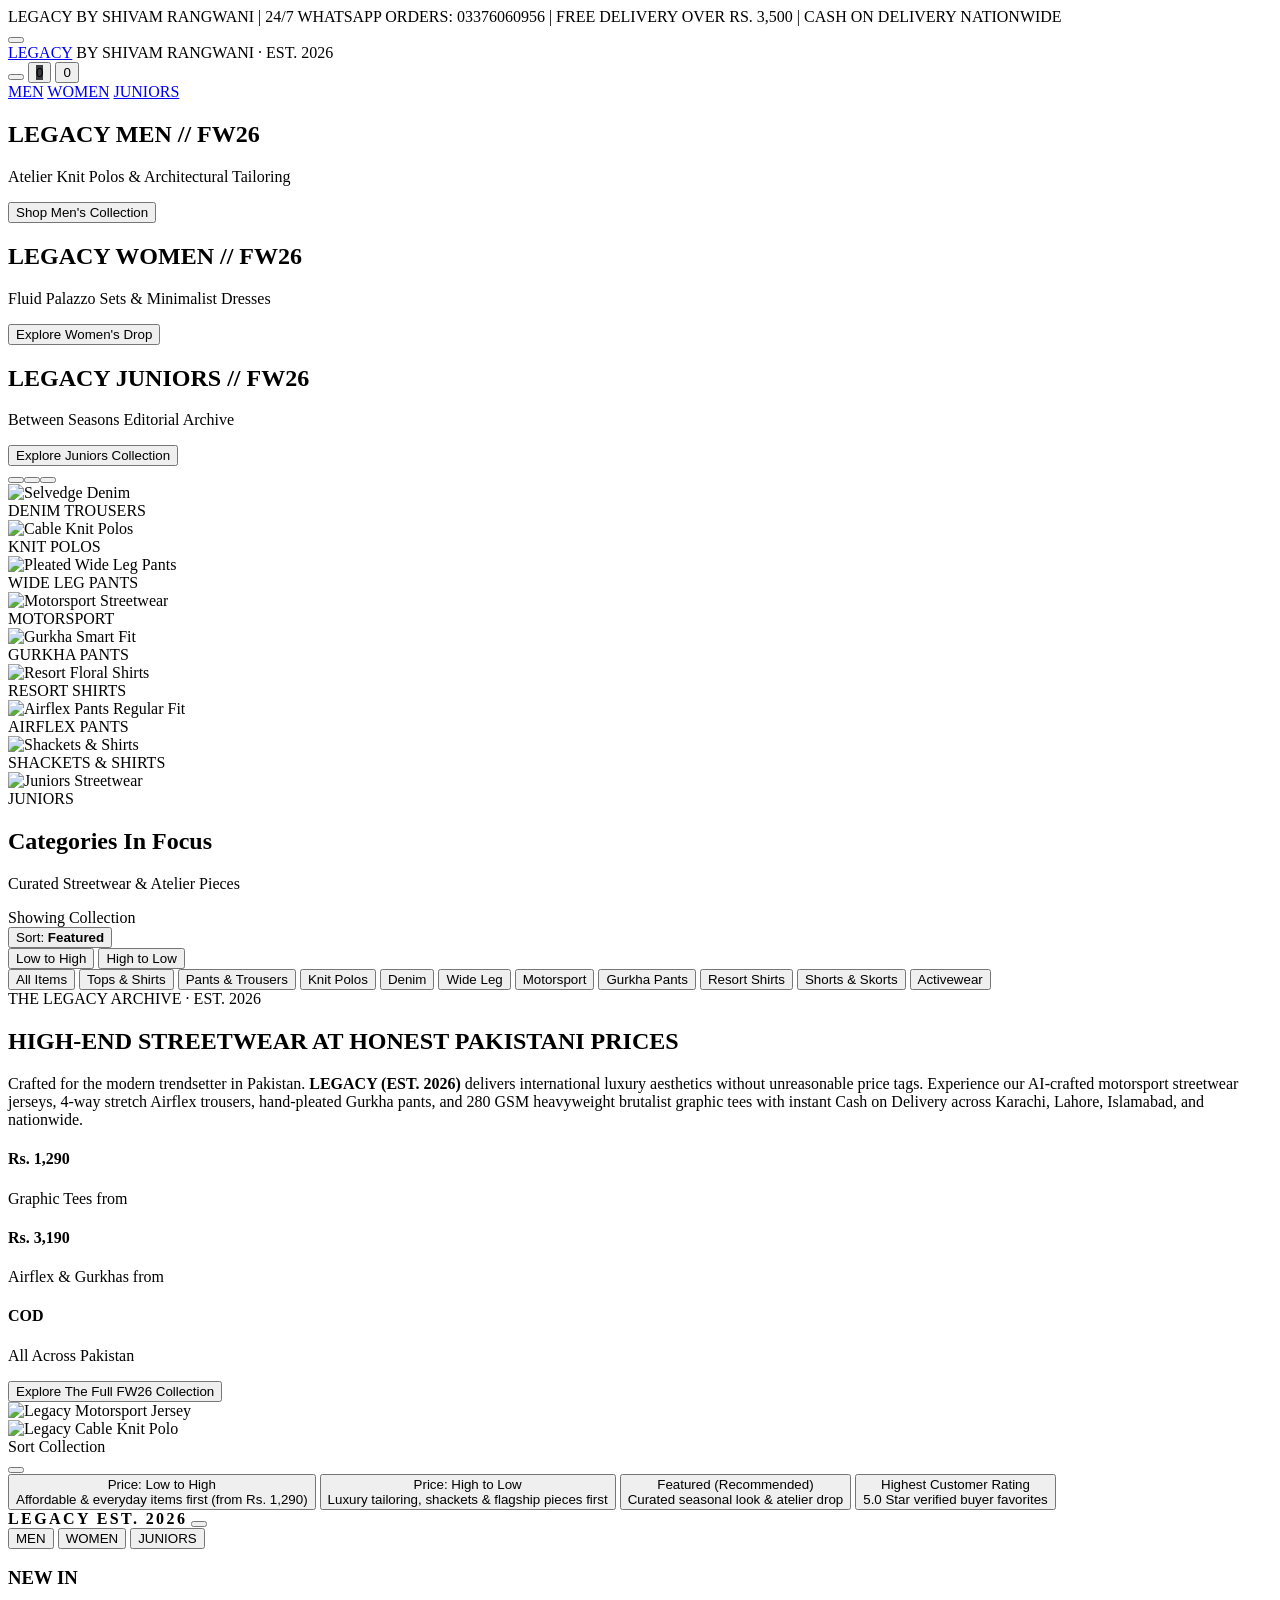
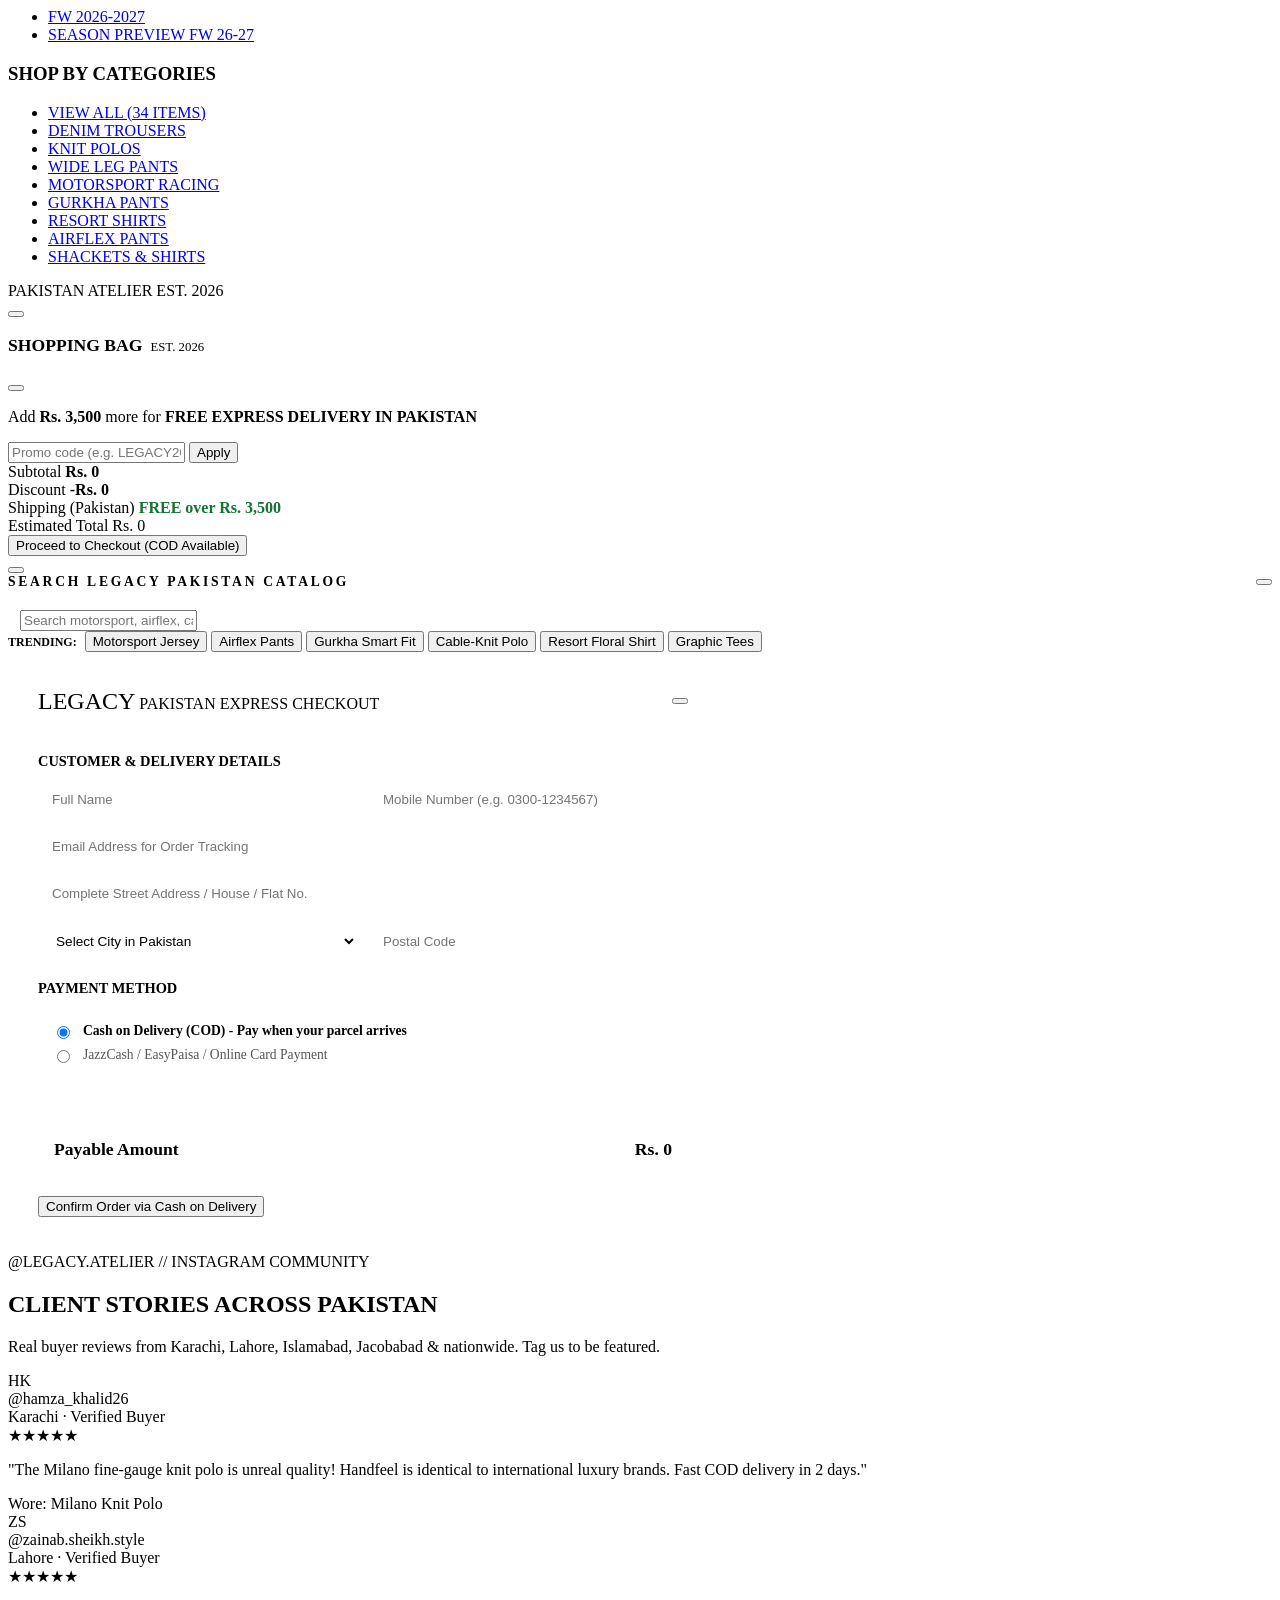
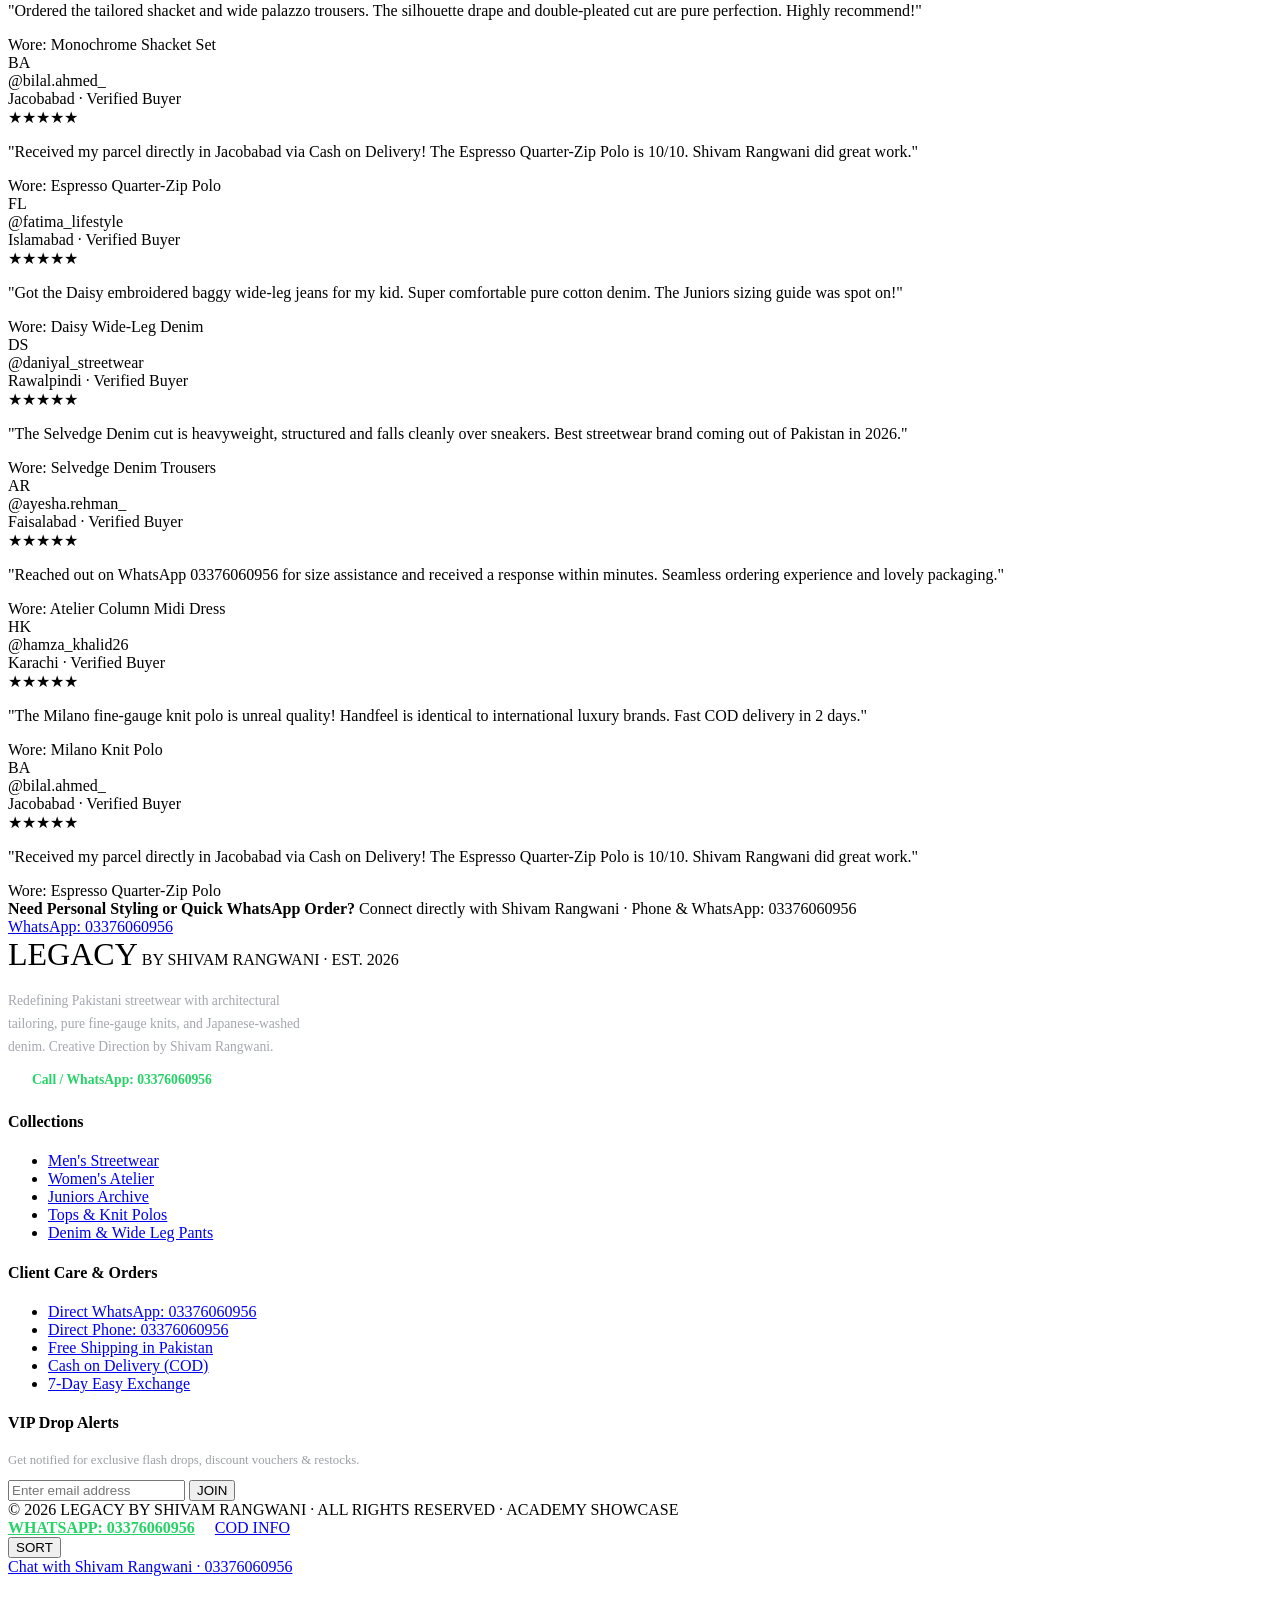
==== index.html @ d2c8ef75 "Connect Supabase database backend for real-time orders, customer details and newsletter sync" ====
<!DOCTYPE html>
<html lang="en">
<head>
  <meta charset="UTF-8">
  <meta name="viewport" content="width=device-width, initial-scale=1.0">
  <title>LEGACY (EST. 2026) | Premium Streetwear & Sartorial Atelier Pakistan</title>
  <meta name="description" content="LEGACY (EST. 2026) - Luxury streetwear, Airflex pants, Gurkha trousers, motorsport jerseys, resort shirts, and graphic tees in Pakistan. Cash on Delivery available.">

  <!-- Lucide Icons -->
  <script src="https://unpkg.com/lucide@latest"></script>

  <!-- Google Fonts -->
  <link rel="preconnect" href="https://fonts.googleapis.com">
  <link rel="preconnect" href="https://fonts.gstatic.com" crossorigin>
  <link href="https://fonts.googleapis.com/css2?family=Inter:wght@300;400;500;600;700&family=Montserrat:wght@400;500;600;700;800;900&family=Syne:wght@700;800&display=swap" rel="stylesheet">

  <!-- Stylesheet -->
  <link rel="stylesheet" href="./css/styles.css">
</head>
<body>

  <!-- Announcement Bar with Pakistani Free Delivery & COD Notice -->
  <div class="announcement-bar">
    <div class="announcement-text">
      LEGACY BY SHIVAM RANGWANI | 24/7 WHATSAPP ORDERS: 03376060956 | FREE DELIVERY OVER RS. 3,500 | CASH ON DELIVERY NATIONWIDE
    </div>
  </div>

  <!-- Header Navigation -->
  <header class="header-wrapper" id="siteHeader">
    <div class="header-inner">
      <!-- Left: Hamburger Menu -->
      <div class="nav-left">
        <button class="hamburger-btn" id="hamburgerBtn" aria-label="Open Navigation Menu">
          <span></span>
          <span></span>
          <span></span>
        </button>
      </div>

      <!-- Center: Brand Logo (LEGACY by Shivam Rangwani) -->
      <div class="brand-logo-container">
        <a href="index.html" class="brand-logo" onclick="setCategory('all'); setGender('men'); return false;">LEGACY</a>
        <span class="brand-est">BY SHIVAM RANGWANI · EST. 2026</span>
      </div>

      <!-- Right: Search, Wishlist, Bag -->
      <div class="nav-right">
        <button class="icon-btn" id="searchTriggerBtn" aria-label="Search Catalog">
          <i data-lucide="search" style="width: 20px; height: 20px;"></i>
        </button>
        <button class="icon-btn" onclick="setCategory('all'); document.getElementById('categoriesInFocus').scrollIntoView({behavior: 'smooth'});" aria-label="Wishlist">
          <i data-lucide="heart" style="width: 20px; height: 20px;"></i>
          <span class="cart-count-badge" id="wishlistCountBadge" style="background-color: #3b3c40;">0</span>
        </button>
        <button class="icon-btn" id="openCartBtn" aria-label="View Shopping Bag">
          <i data-lucide="shopping-bag" style="width: 20px; height: 20px;"></i>
          <span class="cart-count-badge" id="cartCountBadge">0</span>
        </button>
      </div>
    </div>

    <!-- Gender Nav Subbar (MEN | WOMEN | JUNIORS ONLY - Clear & Professional) -->
    <nav class="gender-nav" id="genderNav">
      <a href="#men" class="gender-link active" data-gender="men">MEN</a>
      <a href="#women" class="gender-link" data-gender="women">WOMEN</a>
      <a href="#juniors" class="gender-link" data-gender="juniors">JUNIORS</a>
    </nav>
  </header>

  <!-- Hero Campaign Slider -->
  <section class="hero-slider-container" id="heroSliderSection">
    <div id="heroSlider"></div>
    <!-- Pagination Dots -->
    <div class="hero-slider-dots" id="heroDots"></div>
  </section>

  <!-- Category Spotlight Reel (Direct Interactive Category Switchers) -->
  <section class="category-spotlight-section">
    <div class="spotlight-scroll-wrapper">
      <!-- 1. DENIM TROUSERS (Top 1) -->
      <div class="spotlight-card" data-category="denim" title="Click to view Denim Trousers Collection">
        <img src="./images/legacy_denim_trousers.jpg" alt="Selvedge Denim">
        <div class="spotlight-card-overlay">
          <span class="spotlight-card-title">DENIM TROUSERS</span>
        </div>
      </div>
      <!-- 2. KNIT POLOS (Top 2) -->
      <div class="spotlight-card" data-category="knit-polos" title="Click to view Knit Polos Collection">
        <img src="./images/legacy_cableknit_polo.jpg" alt="Cable Knit Polos">
        <div class="spotlight-card-overlay">
          <span class="spotlight-card-title">KNIT POLOS</span>
        </div>
      </div>
      <!-- 3. WIDE LEG PANTS (Top 3) -->
      <div class="spotlight-card" data-category="wideleg-pants" title="Click to view Wide Leg Pants Collection">
        <img src="./images/legacy_pleated_wideleg.png" alt="Pleated Wide Leg Pants">
        <div class="spotlight-card-overlay">
          <span class="spotlight-card-title">WIDE LEG PANTS</span>
        </div>
      </div>
      <!-- 4. MOTORSPORT (Top 4) -->
      <div class="spotlight-card" data-category="motorsport" title="Click to view Motorsport Collection">
        <img src="./images/legacy_motorsport_jersey_front.jpg" alt="Motorsport Streetwear">
        <div class="spotlight-card-overlay">
          <span class="spotlight-card-title">MOTORSPORT</span>
        </div>
      </div>
      <!-- 5. GURKHA PANTS -->
      <div class="spotlight-card" data-category="gurkha-pants" title="Click to view Gurkha Pants Collection">
        <img src="./images/legacy_gurkha_smartfit.png" alt="Gurkha Smart Fit">
        <div class="spotlight-card-overlay">
          <span class="spotlight-card-title">GURKHA PANTS</span>
        </div>
      </div>
      <!-- 6. RESORT SHIRTS -->
      <div class="spotlight-card" data-category="resort-shirts" title="Click to view Resort Shirts Collection">
        <img src="./images/legacy_floral_resort_shirt.jpg" alt="Resort Floral Shirts">
        <div class="spotlight-card-overlay">
          <span class="spotlight-card-title">RESORT SHIRTS</span>
        </div>
      </div>
      <!-- 7. AIRFLEX PANTS -->
      <div class="spotlight-card" data-category="airflex-pants" title="Click to view Airflex Pants Collection">
        <img src="./images/legacy_airflex_pants.png" alt="Airflex Pants Regular Fit">
        <div class="spotlight-card-overlay">
          <span class="spotlight-card-title">AIRFLEX PANTS</span>
        </div>
      </div>
      <!-- 8. SHACKETS & OVERSHIRTS -->
      <div class="spotlight-card" data-category="shirts" title="Click to view Shirts & Shackets Collection">
        <img src="./images/hero_slide_1.jpg" alt="Shackets & Shirts">
        <div class="spotlight-card-overlay">
          <span class="spotlight-card-title">SHACKETS & SHIRTS</span>
        </div>
      </div>
      <!-- 9. JUNIORS STREETWEAR -->
      <div class="spotlight-card" data-category="juniors" onclick="setGender('juniors')" title="Click to view Juniors Streetwear & Editorial Collection">
        <img src="./images/junior_boy_resort_streetwear.png" alt="Juniors Streetwear">
        <div class="spotlight-card-overlay">
          <span class="spotlight-card-title">JUNIORS</span>
        </div>
      </div>
    </div>
  </section>

  <!-- Categories In Focus Section (30+ Trending Items Grid with PKR Pricing) -->
  <section class="categories-in-focus-section" id="categoriesInFocus">
    <div class="section-header">
      <h2 class="section-title">Categories In Focus</h2>
      <p class="section-subtitle" id="itemCountText">Curated Streetwear & Atelier Pieces</p>
    </div>

    <!-- Side Sort & Catalog Bar (High to Low, Low to High) - Prominently Displayed -->
    <div class="catalog-sort-bar" id="catalogSortBar">
      <div class="catalog-sort-info" id="catalogSortInfo">
        <span>Showing Collection</span>
      </div>

      <div class="catalog-sort-box">
        <!-- Direct Sort Touch Trigger Button (Opens Bottom Sheet / Modal) -->
        <button class="catalog-sort-trigger-btn" onclick="openSortModal()" aria-label="Open Sort Options">
          <i data-lucide="arrow-up-down" style="width: 15px; height: 15px;"></i>
          <span>Sort: <strong id="activeSortNameText">Featured</strong></span>
          <i data-lucide="chevron-down" style="width: 15px; height: 15px;"></i>
        </button>

        <div class="sort-pills-row">
          <button class="sort-pill-btn" data-sort="price-low-high" onclick="applySortOption('price-low-high')" title="Price: Low to High">
            <i data-lucide="arrow-up-narrow-wide" style="width: 14px; height: 14px;"></i>
            <span>Low to High</span>
          </button>
          <button class="sort-pill-btn" data-sort="price-high-low" onclick="applySortOption('price-high-low')" title="Price: High to Low">
            <i data-lucide="arrow-down-wide-narrow" style="width: 14px; height: 14px;"></i>
            <span>High to Low</span>
          </button>
        </div>
      </div>
    </div>

    <!-- Category Filter Tabs Matching Exact Spotlight Titles -->
    <div class="category-filter-tabs">
      <button class="filter-tab-btn active" data-category="all">All Items</button>
      <button class="filter-tab-btn" data-category="tops">Tops & Shirts</button>
      <button class="filter-tab-btn" data-category="pants">Pants & Trousers</button>
      <button class="filter-tab-btn" data-category="knit-polos">Knit Polos</button>
      <button class="filter-tab-btn" data-category="denim">Denim</button>
      <button class="filter-tab-btn" data-category="wideleg-pants">Wide Leg</button>
      <button class="filter-tab-btn" data-category="motorsport">Motorsport</button>
      <button class="filter-tab-btn" data-category="gurkha-pants">Gurkha Pants</button>
      <button class="filter-tab-btn" data-category="resort-shirts">Resort Shirts</button>
      <button class="filter-tab-btn" data-category="shorts">Shorts & Skorts</button>
      <button class="filter-tab-btn" data-category="activewear">Activewear</button>
    </div>

    <!-- Products Grid -->
    <div class="products-grid" id="productGrid"></div>
  </section>

  <!-- Editorial Brand Story & Craftsmanship Manifesto -->
  <section class="editorial-banner-section">
    <div class="editorial-grid">
      <div class="editorial-content-box">
        <span class="editorial-tag">THE LEGACY ARCHIVE · EST. 2026</span>
        <h2 class="editorial-headline">HIGH-END STREETWEAR AT HONEST PAKISTANI PRICES</h2>
        <p class="editorial-desc">
          Crafted for the modern trendsetter in Pakistan. <strong>LEGACY (EST. 2026)</strong> delivers international luxury aesthetics without unreasonable price tags. Experience our AI-crafted motorsport streetwear jerseys, 4-way stretch Airflex trousers, hand-pleated Gurkha pants, and 280 GSM heavyweight brutalist graphic tees with instant Cash on Delivery across Karachi, Lahore, Islamabad, and nationwide.
        </p>
        
        <div class="editorial-badges-row">
          <div class="editorial-stat-item">
            <h4>Rs. 1,290</h4>
            <p>Graphic Tees from</p>
          </div>
          <div class="editorial-stat-item">
            <h4>Rs. 3,190</h4>
            <p>Airflex & Gurkhas from</p>
          </div>
          <div class="editorial-stat-item">
            <h4>COD</h4>
            <p>All Across Pakistan</p>
          </div>
        </div>

        <button class="hero-cta-btn" style="width: fit-content;" onclick="setCategory('all'); document.getElementById('categoriesInFocus').scrollIntoView({behavior: 'smooth'});">
          Explore The Full FW26 Collection
        </button>
      </div>

      <div class="editorial-images-collage">
        <div class="editorial-img-box">
          <img src="./images/legacy_motorsport_jersey.jpg" alt="Legacy Motorsport Jersey">
        </div>
        <div class="editorial-img-box">
          <img src="./images/legacy_cableknit_polo.jpg" alt="Legacy Cable Knit Polo">
        </div>
      </div>
    </div>
  </section>

  <!-- Interactive Sort Popup Modal / Bottom Sheet (High to Low, Low to High) -->
  <div class="sort-modal-backdrop" id="sortModalBackdrop" onclick="closeSortModal()">
    <div class="sort-bottom-sheet" onclick="event.stopPropagation()">
      <div class="sort-sheet-header">
        <div class="sort-sheet-title">
          <i data-lucide="arrow-up-down" style="width: 18px; height: 18px;"></i>
          <span>Sort Collection</span>
        </div>
        <button class="sort-sheet-close" onclick="closeSortModal()" aria-label="Close sort menu">
          <i data-lucide="x" style="width: 20px; height: 20px;"></i>
        </button>
      </div>

      <div class="sort-options-list">
        <!-- 1. Low to High -->
        <button class="sort-option-btn" data-sort-val="price-low-high" onclick="applySortOption('price-low-high')">
          <div class="sort-option-btn-left">
            <span class="sort-radio-indicator"></span>
            <div>
              <div class="sort-option-name">Price: Low to High</div>
              <div class="sort-option-desc">Affordable & everyday items first (from Rs. 1,290)</div>
            </div>
          </div>
          <i data-lucide="arrow-up-narrow-wide" style="width: 20px; height: 20px; color: #111;"></i>
        </button>

        <!-- 2. High to Low -->
        <button class="sort-option-btn" data-sort-val="price-high-low" onclick="applySortOption('price-high-low')">
          <div class="sort-option-btn-left">
            <span class="sort-radio-indicator"></span>
            <div>
              <div class="sort-option-name">Price: High to Low</div>
              <div class="sort-option-desc">Luxury tailoring, shackets & flagship pieces first</div>
            </div>
          </div>
          <i data-lucide="arrow-down-wide-narrow" style="width: 20px; height: 20px; color: #111;"></i>
        </button>

        <!-- 3. Featured / Default -->
        <button class="sort-option-btn active" data-sort-val="featured" onclick="applySortOption('featured')">
          <div class="sort-option-btn-left">
            <span class="sort-radio-indicator"></span>
            <div>
              <div class="sort-option-name">Featured (Recommended)</div>
              <div class="sort-option-desc">Curated seasonal look & atelier drop</div>
            </div>
          </div>
          <i data-lucide="sparkles" style="width: 18px; height: 18px; color: #111;"></i>
        </button>

        <!-- 4. Top Rated -->
        <button class="sort-option-btn" data-sort-val="rating" onclick="applySortOption('rating')">
          <div class="sort-option-btn-left">
            <span class="sort-radio-indicator"></span>
            <div>
              <div class="sort-option-name">Highest Customer Rating</div>
              <div class="sort-option-desc">5.0 Star verified buyer favorites</div>
            </div>
          </div>
          <i data-lucide="star" style="width: 18px; height: 18px; fill: #ff9900; stroke: none;"></i>
        </button>
      </div>
    </div>
  </div>

  <!-- Slide-Out Mobile Navigation Drawer (Exact Match to Reference Image 5) -->
  <div class="drawer-backdrop" id="drawerBackdrop"></div>
  <aside class="nav-drawer" id="navDrawer">
    <div class="drawer-header">
      <span style="font-family: var(--font-brand); font-weight: 800; letter-spacing: 0.15em;">LEGACY EST. 2026</span>
      <button id="closeDrawerBtn" aria-label="Close Navigation">
        <i data-lucide="x" style="width: 22px; height: 22px;"></i>
      </button>
    </div>

    <!-- Drawer Gender Tabs (MEN | WOMEN | JUNIORS ONLY) -->
    <div class="drawer-gender-tabs" style="grid-template-columns: repeat(3, 1fr);">
      <button class="drawer-gender-tab active" data-gender="men">MEN</button>
      <button class="drawer-gender-tab" data-gender="women">WOMEN</button>
      <button class="drawer-gender-tab" data-gender="juniors">JUNIORS</button>
    </div>

    <div class="drawer-menu-content">
      <!-- Section: NEW IN -->
      <h3 class="drawer-section-title">NEW IN</h3>
      <ul class="drawer-links-list">
        <li class="drawer-nav-item">
          <a href="#" class="drawer-category-link" data-category="all">
            <span>FW 2026-2027</span>
            <i data-lucide="chevron-right" style="width: 16px; height: 16px;"></i>
          </a>
        </li>
        <li class="drawer-nav-item">
          <a href="#" class="drawer-category-link" data-category="all">
            <span>SEASON PREVIEW FW 26-27</span>
            <i data-lucide="chevron-right" style="width: 16px; height: 16px;"></i>
          </a>
        </li>
      </ul>

      <!-- Section: SHOP BY CATEGORIES -->
      <h3 class="drawer-section-title">SHOP BY CATEGORIES</h3>
      <ul class="drawer-links-list">
        <li class="drawer-nav-item">
          <a href="#" class="drawer-category-link" data-category="all">VIEW ALL (34 ITEMS)</a>
        </li>
        <li class="drawer-nav-item">
          <a href="#" class="drawer-category-link" data-category="denim">DENIM TROUSERS</a>
        </li>
        <li class="drawer-nav-item">
          <a href="#" class="drawer-category-link" data-category="knit-polos">KNIT POLOS</a>
        </li>
        <li class="drawer-nav-item">
          <a href="#" class="drawer-category-link" data-category="wideleg-pants">WIDE LEG PANTS</a>
        </li>
        <li class="drawer-nav-item">
          <a href="#" class="drawer-category-link" data-category="motorsport">MOTORSPORT RACING</a>
        </li>
        <li class="drawer-nav-item">
          <a href="#" class="drawer-category-link" data-category="gurkha-pants">GURKHA PANTS</a>
        </li>
        <li class="drawer-nav-item">
          <a href="#" class="drawer-category-link" data-category="resort-shirts">RESORT SHIRTS</a>
        </li>
        <li class="drawer-nav-item">
          <a href="#" class="drawer-category-link" data-category="airflex-pants">AIRFLEX PANTS</a>
        </li>
        <li class="drawer-nav-item">
          <a href="#" class="drawer-category-link" data-category="shirts">SHACKETS & SHIRTS</a>
        </li>
      </ul>
    </div>

    <div class="drawer-footer">
      <span>PAKISTAN ATELIER</span>
      <span>EST. 2026</span>
    </div>
  </aside>

  <!-- Floating Notification Bell Action Button (Matching Reference Image 5) -->
  <button class="floating-notif-btn" onclick="showToast('Special Drop: Motorsport Jersey & Cable Knit Polos now in stock with Cash on Delivery!')" aria-label="Notifications">
    <i data-lucide="bell" style="width: 22px; height: 22px;"></i>
  </button>

  <!-- Shopping Cart Drawer -->
  <div class="drawer-backdrop" id="cartBackdrop"></div>
  <aside class="cart-drawer" id="cartDrawer">
    <div class="cart-header">
      <div style="display: flex; align-items: baseline; gap: 8px;">
        <h3 style="font-family: var(--font-brand); text-transform: uppercase; font-size: 1.1rem;">Shopping Bag</h3>
        <span style="font-size: 0.8rem; color: var(--color-gray-mid);">EST. 2026</span>
      </div>
      <button id="closeCartBtn" aria-label="Close Bag">
        <i data-lucide="x" style="width: 22px; height: 22px;"></i>
      </button>
    </div>

    <!-- Free Shipping Progress Tracker across Pakistan -->
    <div class="cart-free-shipping-bar">
      <p class="free-shipping-text" id="freeShippingText">
        Add <strong>Rs. 3,500</strong> more for <strong>FREE EXPRESS DELIVERY IN PAKISTAN</strong>
      </p>
      <div class="shipping-progress-track">
        <div class="shipping-progress-fill" id="shippingProgressFill"></div>
      </div>
    </div>

    <!-- Cart Items Scroll List -->
    <div class="cart-items-list" id="cartItemsList"></div>

    <!-- Cart Footer with Totals & Checkout -->
    <div class="cart-footer">
      <div class="coupon-row">
        <input type="text" id="couponInput" class="coupon-input" placeholder="Promo code (e.g. LEGACY2026)">
        <button id="applyCouponBtn" class="coupon-btn">Apply</button>
      </div>

      <div class="cart-summary-row">
        <span>Subtotal</span>
        <strong id="cartSubtotal">Rs. 0</strong>
      </div>
      <div class="cart-summary-row" style="color: var(--color-badge-red);">
        <span>Discount</span>
        <strong id="cartDiscount">-Rs. 0</strong>
      </div>
      <div class="cart-summary-row">
        <span>Shipping (Pakistan)</span>
        <span style="color: #137333; font-weight: 600;">FREE over Rs. 3,500</span>
      </div>
      <div class="cart-total-row">
        <span>Estimated Total</span>
        <span id="cartTotal">Rs. 0</span>
      </div>

      <button class="checkout-btn" id="cartCheckoutBtn">
        Proceed to Checkout (COD Available)
      </button>
    </div>
  </aside>

  <!-- Quick View Modal -->
  <div class="modal-backdrop" id="quickViewModal">
    <div class="quickview-card">
      <button class="modal-close-btn" onclick="closeQuickView()" aria-label="Close Quick View">
        <i data-lucide="x" style="width: 20px; height: 20px;"></i>
      </button>
      <div id="quickViewContent" style="display: contents;"></div>
    </div>
  </div>

  <!-- Live Search Overlay Modal -->
  <div class="search-overlay" id="searchOverlay">
    <div class="search-container">
      <div style="display: flex; justify-content: space-between; align-items: center; margin-bottom: 20px;">
        <span style="font-family: var(--font-brand); font-weight: 800; font-size: 0.85rem; letter-spacing: 0.2em; text-transform: uppercase;">
          Search LEGACY Pakistan Catalog
        </span>
        <button id="closeSearchBtn" aria-label="Close Search">
          <i data-lucide="x" style="width: 26px; height: 26px;"></i>
        </button>
      </div>

      <div class="search-input-box">
        <i data-lucide="search" style="width: 28px; height: 28px; margin-right: 12px; color: var(--color-gray-mid);"></i>
        <input type="text" id="searchInput" placeholder="Search motorsport, airflex, cable knit, gurkha pants, graphic tees..." autocomplete="off">
      </div>

      <div class="trending-tags-row">
        <span style="font-size: 0.75rem; font-weight: 700; text-transform: uppercase; color: var(--color-gray-mid); margin-right: 4px;">Trending:</span>
        <button class="trending-tag-pill" data-tag="Motorsport">Motorsport Jersey</button>
        <button class="trending-tag-pill" data-tag="Airflex">Airflex Pants</button>
        <button class="trending-tag-pill" data-tag="Gurkha">Gurkha Smart Fit</button>
        <button class="trending-tag-pill" data-tag="Cable-Knit">Cable-Knit Polo</button>
        <button class="trending-tag-pill" data-tag="Floral">Resort Floral Shirt</button>
        <button class="trending-tag-pill" data-tag="Graphic">Graphic Tees</button>
      </div>

      <div class="search-results-list" id="searchResultsList"></div>
    </div>
  </div>

  <!-- Simulated Checkout Modal with Pakistani Cities & Cash On Delivery -->
  <div class="modal-backdrop" id="checkoutModal">
    <div class="quickview-card" style="max-width: 650px; display: block; padding: 36px 30px;">
      <div style="display: flex; justify-content: space-between; align-items: center; margin-bottom: 24px; border-bottom: 1px solid var(--color-gray-light); padding-bottom: 14px;">
        <div class="brand-logo-container" style="align-items: flex-start;">
          <span class="brand-logo" style="font-size: 1.5rem;">LEGACY</span>
          <span class="brand-est">PAKISTAN EXPRESS CHECKOUT</span>
        </div>
        <button id="closeCheckoutBtn" aria-label="Close Checkout">
          <i data-lucide="x" style="width: 22px; height: 22px;"></i>
        </button>
      </div>

      <form id="checkoutForm">
        <h4 style="font-family: var(--font-brand); font-size: 0.9rem; text-transform: uppercase; margin-bottom: 12px;">Customer & Delivery Details</h4>
        <div style="display: grid; grid-template-columns: 1fr 1fr; gap: 12px; margin-bottom: 12px;">
          <input type="text" name="customerName" id="checkoutFullName" required placeholder="Full Name" style="padding: 10px 14px; border: 1px solid var(--color-gray-light); border-radius: 2px;">
          <input type="tel" name="phone" id="checkoutPhone" required placeholder="Mobile Number (e.g. 0300-1234567)" style="padding: 10px 14px; border: 1px solid var(--color-gray-light); border-radius: 2px;">
        </div>
        <input type="email" name="email" id="checkoutEmail" required placeholder="Email Address for Order Tracking" style="width: 100%; padding: 10px 14px; border: 1px solid var(--color-gray-light); border-radius: 2px; margin-bottom: 12px;">
        <input type="text" name="address" id="checkoutAddress" required placeholder="Complete Street Address / House / Flat No." style="width: 100%; padding: 10px 14px; border: 1px solid var(--color-gray-light); border-radius: 2px; margin-bottom: 12px;">
        
        <div style="display: grid; grid-template-columns: 1fr 1fr; gap: 12px; margin-bottom: 20px;">
          <select name="city" id="checkoutCity" required style="padding: 10px 14px; border: 1px solid var(--color-gray-light); border-radius: 2px; background: #fff; font-size: 0.85rem;">
            <option value="">Select City in Pakistan</option>
            <option value="Karachi">Karachi</option>
            <option value="Lahore">Lahore</option>
            <option value="Islamabad">Islamabad</option>
            <option value="Rawalpindi">Rawalpindi</option>
            <option value="Jacobabad">Jacobabad</option>
            <option value="Faisalabad">Faisalabad</option>
            <option value="Multan">Multan</option>
            <option value="Peshawar">Peshawar</option>
            <option value="Quetta">Quetta</option>
            <option value="Sialkot">Sialkot</option>
            <option value="Gujranwala">Gujranwala</option>
            <option value="Hyderabad">Hyderabad</option>
            <option value="Sukkur">Sukkur</option>
            <option value="Larkana">Larkana</option>
            <option value="Other">Other Nationwide City</option>
          </select>
          <input type="text" name="postalCode" id="checkoutPostalCode" placeholder="Postal Code" style="padding: 10px 14px; border: 1px solid var(--color-gray-light); border-radius: 2px;">
        </div>

        <h4 style="font-family: var(--font-brand); font-size: 0.9rem; text-transform: uppercase; margin-bottom: 12px;">Payment Method</h4>
        <div style="border: 1px solid var(--color-gray-light); border-radius: 2px; padding: 14px; margin-bottom: 24px; background: var(--color-offwhite);">
          <label style="display: flex; align-items: center; gap: 10px; font-size: 0.85rem; font-weight: 700; cursor: pointer; margin-bottom: 8px;">
            <input type="radio" name="paymentMethod" checked>
            <span>Cash on Delivery (COD) - Pay when your parcel arrives</span>
          </label>
          <label style="display: flex; align-items: center; gap: 10px; font-size: 0.85rem; font-weight: 500; cursor: pointer; color: #555;">
            <input type="radio" name="paymentMethod">
            <span>JazzCash / EasyPaisa / Online Card Payment</span>
          </label>
        </div>

        <div style="background-color: var(--color-offwhite); padding: 16px; border-radius: 2px; margin-bottom: 20px;">
          <div id="checkoutOrderSummaryList"></div>
          <div style="display: flex; justify-content: space-between; font-family: var(--font-brand); font-weight: 800; font-size: 1.1rem; border-top: 1px solid var(--color-gray-light); padding-top: 12px; margin-top: 10px;">
            <span>Payable Amount</span>
            <span id="checkoutModalTotal">Rs. 0</span>
          </div>
        </div>

        <button type="submit" class="checkout-btn" style="margin-top: 0;">
          Confirm Order via Cash on Delivery
        </button>
      </form>
    </div>
  </div>

  <!-- Toast Container -->
  <div class="toast-container" id="toastContainer"></div>

  <!-- Scrolling Instagram Community Reviews Showcase -->
  <section class="insta-reviews-section" id="instaReviewsSection">
    <div class="insta-reviews-header">
      <div class="insta-brand-tag">
        <i data-lucide="instagram" style="width: 18px; height: 18px; color: #e1306c;"></i>
        <span>@LEGACY.ATELIER // INSTAGRAM COMMUNITY</span>
      </div>
      <h2 class="insta-reviews-title">CLIENT STORIES ACROSS PAKISTAN</h2>
      <p class="insta-reviews-sub">
        Real buyer reviews from Karachi, Lahore, Islamabad, Jacobabad & nationwide. Tag us to be featured.
      </p>
    </div>

    <!-- Infinite Auto-Scrolling Track (Marquee) -->
    <div class="insta-scroll-container">
      <div class="insta-scroll-track" id="instaScrollTrack">
        <!-- Review 1 -->
        <div class="insta-card">
          <div class="insta-card-top">
            <div class="insta-user-info">
              <span class="insta-avatar">HK</span>
              <div>
                <div class="insta-handle">@hamza_khalid26 <i data-lucide="check-circle" class="verified-icon"></i></div>
                <div class="insta-city">Karachi · Verified Buyer</div>
              </div>
            </div>
            <i data-lucide="instagram" class="insta-card-icon"></i>
          </div>
          <div class="insta-stars">★★★★★</div>
          <p class="insta-comment">
            "The Milano fine-gauge knit polo is unreal quality! Handfeel is identical to international luxury brands. Fast COD delivery in 2 days."
          </p>
          <div class="insta-product-tag">Wore: Milano Knit Polo</div>
        </div>

        <!-- Review 2 -->
        <div class="insta-card">
          <div class="insta-card-top">
            <div class="insta-user-info">
              <span class="insta-avatar">ZS</span>
              <div>
                <div class="insta-handle">@zainab.sheikh.style <i data-lucide="check-circle" class="verified-icon"></i></div>
                <div class="insta-city">Lahore · Verified Buyer</div>
              </div>
            </div>
            <i data-lucide="instagram" class="insta-card-icon"></i>
          </div>
          <div class="insta-stars">★★★★★</div>
          <p class="insta-comment">
            "Ordered the tailored shacket and wide palazzo trousers. The silhouette drape and double-pleated cut are pure perfection. Highly recommend!"
          </p>
          <div class="insta-product-tag">Wore: Monochrome Shacket Set</div>
        </div>

        <!-- Review 3 -->
        <div class="insta-card">
          <div class="insta-card-top">
            <div class="insta-user-info">
              <span class="insta-avatar">BA</span>
              <div>
                <div class="insta-handle">@bilal.ahmed_ <i data-lucide="check-circle" class="verified-icon"></i></div>
                <div class="insta-city">Jacobabad · Verified Buyer</div>
              </div>
            </div>
            <i data-lucide="instagram" class="insta-card-icon"></i>
          </div>
          <div class="insta-stars">★★★★★</div>
          <p class="insta-comment">
            "Received my parcel directly in Jacobabad via Cash on Delivery! The Espresso Quarter-Zip Polo is 10/10. Shivam Rangwani did great work."
          </p>
          <div class="insta-product-tag">Wore: Espresso Quarter-Zip Polo</div>
        </div>

        <!-- Review 4 -->
        <div class="insta-card">
          <div class="insta-card-top">
            <div class="insta-user-info">
              <span class="insta-avatar">FL</span>
              <div>
                <div class="insta-handle">@fatima_lifestyle <i data-lucide="check-circle" class="verified-icon"></i></div>
                <div class="insta-city">Islamabad · Verified Buyer</div>
              </div>
            </div>
            <i data-lucide="instagram" class="insta-card-icon"></i>
          </div>
          <div class="insta-stars">★★★★★</div>
          <p class="insta-comment">
            "Got the Daisy embroidered baggy wide-leg jeans for my kid. Super comfortable pure cotton denim. The Juniors sizing guide was spot on!"
          </p>
          <div class="insta-product-tag">Wore: Daisy Wide-Leg Denim</div>
        </div>

        <!-- Review 5 -->
        <div class="insta-card">
          <div class="insta-card-top">
            <div class="insta-user-info">
              <span class="insta-avatar">DS</span>
              <div>
                <div class="insta-handle">@daniyal_streetwear <i data-lucide="check-circle" class="verified-icon"></i></div>
                <div class="insta-city">Rawalpindi · Verified Buyer</div>
              </div>
            </div>
            <i data-lucide="instagram" class="insta-card-icon"></i>
          </div>
          <div class="insta-stars">★★★★★</div>
          <p class="insta-comment">
            "The Selvedge Denim cut is heavyweight, structured and falls cleanly over sneakers. Best streetwear brand coming out of Pakistan in 2026."
          </p>
          <div class="insta-product-tag">Wore: Selvedge Denim Trousers</div>
        </div>

        <!-- Review 6 -->
        <div class="insta-card">
          <div class="insta-card-top">
            <div class="insta-user-info">
              <span class="insta-avatar">AR</span>
              <div>
                <div class="insta-handle">@ayesha.rehman_ <i data-lucide="check-circle" class="verified-icon"></i></div>
                <div class="insta-city">Faisalabad · Verified Buyer</div>
              </div>
            </div>
            <i data-lucide="instagram" class="insta-card-icon"></i>
          </div>
          <div class="insta-stars">★★★★★</div>
          <p class="insta-comment">
            "Reached out on WhatsApp 03376060956 for size assistance and received a response within minutes. Seamless ordering experience and lovely packaging."
          </p>
          <div class="insta-product-tag">Wore: Atelier Column Midi Dress</div>
        </div>

        <!-- Repeated loop for infinite seamless scroll -->
        <div class="insta-card">
          <div class="insta-card-top">
            <div class="insta-user-info">
              <span class="insta-avatar">HK</span>
              <div>
                <div class="insta-handle">@hamza_khalid26 <i data-lucide="check-circle" class="verified-icon"></i></div>
                <div class="insta-city">Karachi · Verified Buyer</div>
              </div>
            </div>
            <i data-lucide="instagram" class="insta-card-icon"></i>
          </div>
          <div class="insta-stars">★★★★★</div>
          <p class="insta-comment">
            "The Milano fine-gauge knit polo is unreal quality! Handfeel is identical to international luxury brands. Fast COD delivery in 2 days."
          </p>
          <div class="insta-product-tag">Wore: Milano Knit Polo</div>
        </div>

        <div class="insta-card">
          <div class="insta-card-top">
            <div class="insta-user-info">
              <span class="insta-avatar">BA</span>
              <div>
                <div class="insta-handle">@bilal.ahmed_ <i data-lucide="check-circle" class="verified-icon"></i></div>
                <div class="insta-city">Jacobabad · Verified Buyer</div>
              </div>
            </div>
            <i data-lucide="instagram" class="insta-card-icon"></i>
          </div>
          <div class="insta-stars">★★★★★</div>
          <p class="insta-comment">
            "Received my parcel directly in Jacobabad via Cash on Delivery! The Espresso Quarter-Zip Polo is 10/10. Shivam Rangwani did great work."
          </p>
          <div class="insta-product-tag">Wore: Espresso Quarter-Zip Polo</div>
        </div>
      </div>
    </div>

    <!-- WhatsApp Quick Contact Bar -->
    <div class="insta-whatsapp-bar">
      <div class="insta-wa-text">
        <strong>Need Personal Styling or Quick WhatsApp Order?</strong>
        <span>Connect directly with Shivam Rangwani · Phone & WhatsApp: 03376060956</span>
      </div>
      <a href="https://wa.me/923376060956?text=Hi%20Shivam%20Rangwani,%20I%20am%20interested%20in%20ordering%20from%20LEGACY." target="_blank" class="btn-insta-whatsapp">
        <i data-lucide="message-circle" style="width: 18px; height: 18px;"></i>
        <span>WhatsApp: 03376060956</span>
      </a>
    </div>
  </section>

  <!-- Global Footer -->
  <footer class="footer-section">
    <div class="footer-inner">
      <div>
        <div class="brand-logo-container" style="align-items: flex-start; margin-bottom: 16px;">
          <span class="brand-logo" style="font-size: 2rem;">LEGACY</span>
          <span class="brand-est">BY SHIVAM RANGWANI · EST. 2026</span>
        </div>
        <p style="font-size: 0.85rem; color: #a4a7b0; line-height: 1.7; max-width: 320px;">
          Redefining Pakistani streetwear with architectural tailoring, pure fine-gauge knits, and Japanese-washed denim. Creative Direction by Shivam Rangwani.
        </p>
        <div style="margin-top: 14px;">
          <a href="https://wa.me/923376060956" target="_blank" style="display: inline-flex; align-items: center; gap: 8px; color: #25d366; font-weight: 700; font-size: 0.85rem; text-decoration: none;">
            <i data-lucide="phone" style="width: 16px; height: 16px;"></i>
            <span>Call / WhatsApp: 03376060956</span>
          </a>
        </div>
      </div>

      <div>
        <h4 class="footer-col-title">Collections</h4>
        <ul class="footer-links-list">
          <li><a href="#" onclick="setGender('men'); return false;">Men's Streetwear</a></li>
          <li><a href="#" onclick="setGender('women'); return false;">Women's Atelier</a></li>
          <li><a href="#" onclick="setGender('juniors'); return false;">Juniors Archive</a></li>
          <li><a href="#" onclick="setCategory('tops'); return false;">Tops & Knit Polos</a></li>
          <li><a href="#" onclick="setCategory('pants'); return false;">Denim & Wide Leg Pants</a></li>
        </ul>
      </div>

      <div>
        <h4 class="footer-col-title">Client Care & Orders</h4>
        <ul class="footer-links-list">
          <li><a href="https://wa.me/923376060956" target="_blank">Direct WhatsApp: 03376060956</a></li>
          <li><a href="tel:03376060956">Direct Phone: 03376060956</a></li>
          <li><a href="#" onclick="showToast('Free Express Shipping across Pakistan on orders over Rs. 3,500.'); return false;">Free Shipping in Pakistan</a></li>
          <li><a href="#" onclick="showToast('Cash on Delivery available nationwide in 2-3 business days.'); return false;">Cash on Delivery (COD)</a></li>
          <li><a href="#" onclick="showToast('7-Day Easy Exchange Policy across Pakistan.'); return false;">7-Day Easy Exchange</a></li>
        </ul>
      </div>

      <div>
        <h4 class="footer-col-title">VIP Drop Alerts</h4>
        <p style="font-size: 0.8rem; color: #9da0a8; margin-bottom: 12px;">
          Get notified for exclusive flash drops, discount vouchers & restocks.
        </p>
        <form class="footer-newsletter-input" onsubmit="event.preventDefault(); showToast('Welcome to LEGACY VIP! Contact Shivam Rangwani on WhatsApp 03376060956.'); this.reset();">
          <input type="email" required placeholder="Enter email address">
          <button type="submit">JOIN</button>
        </form>
      </div>
    </div>

    <div class="footer-bottom-bar">
      <span>© 2026 LEGACY BY SHIVAM RANGWANI · ALL RIGHTS RESERVED · ACADEMY SHOWCASE</span>
      <div style="display: flex; gap: 20px;">
        <a href="https://wa.me/923376060956" target="_blank" style="color: #25d366; font-weight: 700;">WHATSAPP: 03376060956</a>
        <a href="#" onclick="showToast('Cash on Delivery Nationwide'); return false;">COD INFO</a>
      </div>
    </div>
  </footer>

  <!-- Floating Quick Sort Button (Bottom Left) -->
  <button class="floating-sort-btn" onclick="openSortModal()" aria-label="Sort Collection by Price">
    <i data-lucide="arrow-up-down" style="width: 16px; height: 16px;"></i>
    <span>SORT</span>
  </button>

  <!-- Floating WhatsApp Connect Widget (Shivam Rangwani) -->
  <a href="https://wa.me/923376060956?text=Hi%20Shivam%20Rangwani,%20I%20would%20like%20to%20place%20an%20order%20with%20LEGACY." class="floating-whatsapp-btn" target="_blank" aria-label="Chat with Shivam Rangwani on WhatsApp">
    <div class="wa-tooltip">Chat with Shivam Rangwani · 03376060956</div>
    <svg class="wa-icon-svg" viewBox="0 0 24 24" width="28" height="28" fill="#ffffff">
      <path d="M.057 24l1.687-6.163c-1.041-1.804-1.588-3.849-1.587-5.946.003-6.556 5.338-11.891 11.893-11.891 3.181.001 6.167 1.24 8.413 3.488 2.245 2.248 3.481 5.236 3.48 8.414-.003 6.557-5.338 11.892-11.893 11.892-1.99-.001-3.951-.5-5.688-1.448l-6.305 1.654zm6.597-3.807c1.676.995 3.276 1.591 5.392 1.592 5.448 0 9.886-4.434 9.889-9.885.002-5.462-4.415-9.89-9.881-9.892-5.452 0-9.887 4.434-9.889 9.884-.001 2.225.651 3.891 1.746 5.634l-.999 3.648 3.742-.981zm11.387-5.464c-.074-.124-.272-.198-.57-.347-.297-.149-1.758-.868-2.031-.967-.272-.099-.47-.149-.669.149-.198.297-.768.967-.941 1.165-.173.198-.347.223-.644.074-.297-.149-1.255-.462-2.39-1.475-.883-.788-1.48-1.761-1.653-2.059-.173-.297-.018-.458.13-.606.134-.133.297-.347.446-.521.151-.172.2-.296.3-.495.099-.198.05-.372-.025-.521-.075-.148-.669-1.611-.916-2.206-.242-.579-.487-.501-.669-.51l-.57-.01c-.198 0-.52.074-.792.372s-1.04 1.016-1.04 2.479 1.065 2.876 1.213 3.074c.149.198 2.095 3.2 5.076 4.487.709.306 1.263.489 1.694.626.712.226 1.36.194 1.872.118.571-.085 1.758-.719 2.006-1.413.248-.695.248-1.29.173-1.414z"/>
    </svg>
  </a>

  <!-- Scripts -->
  <script src="https://cdn.jsdelivr.net/npm/@supabase/supabase-js@2"></script>
  <script src="./js/supabase.js"></script>
  <script src="./js/products.js"></script>
  <script src="./js/app.js"></script>
</body>
</html>
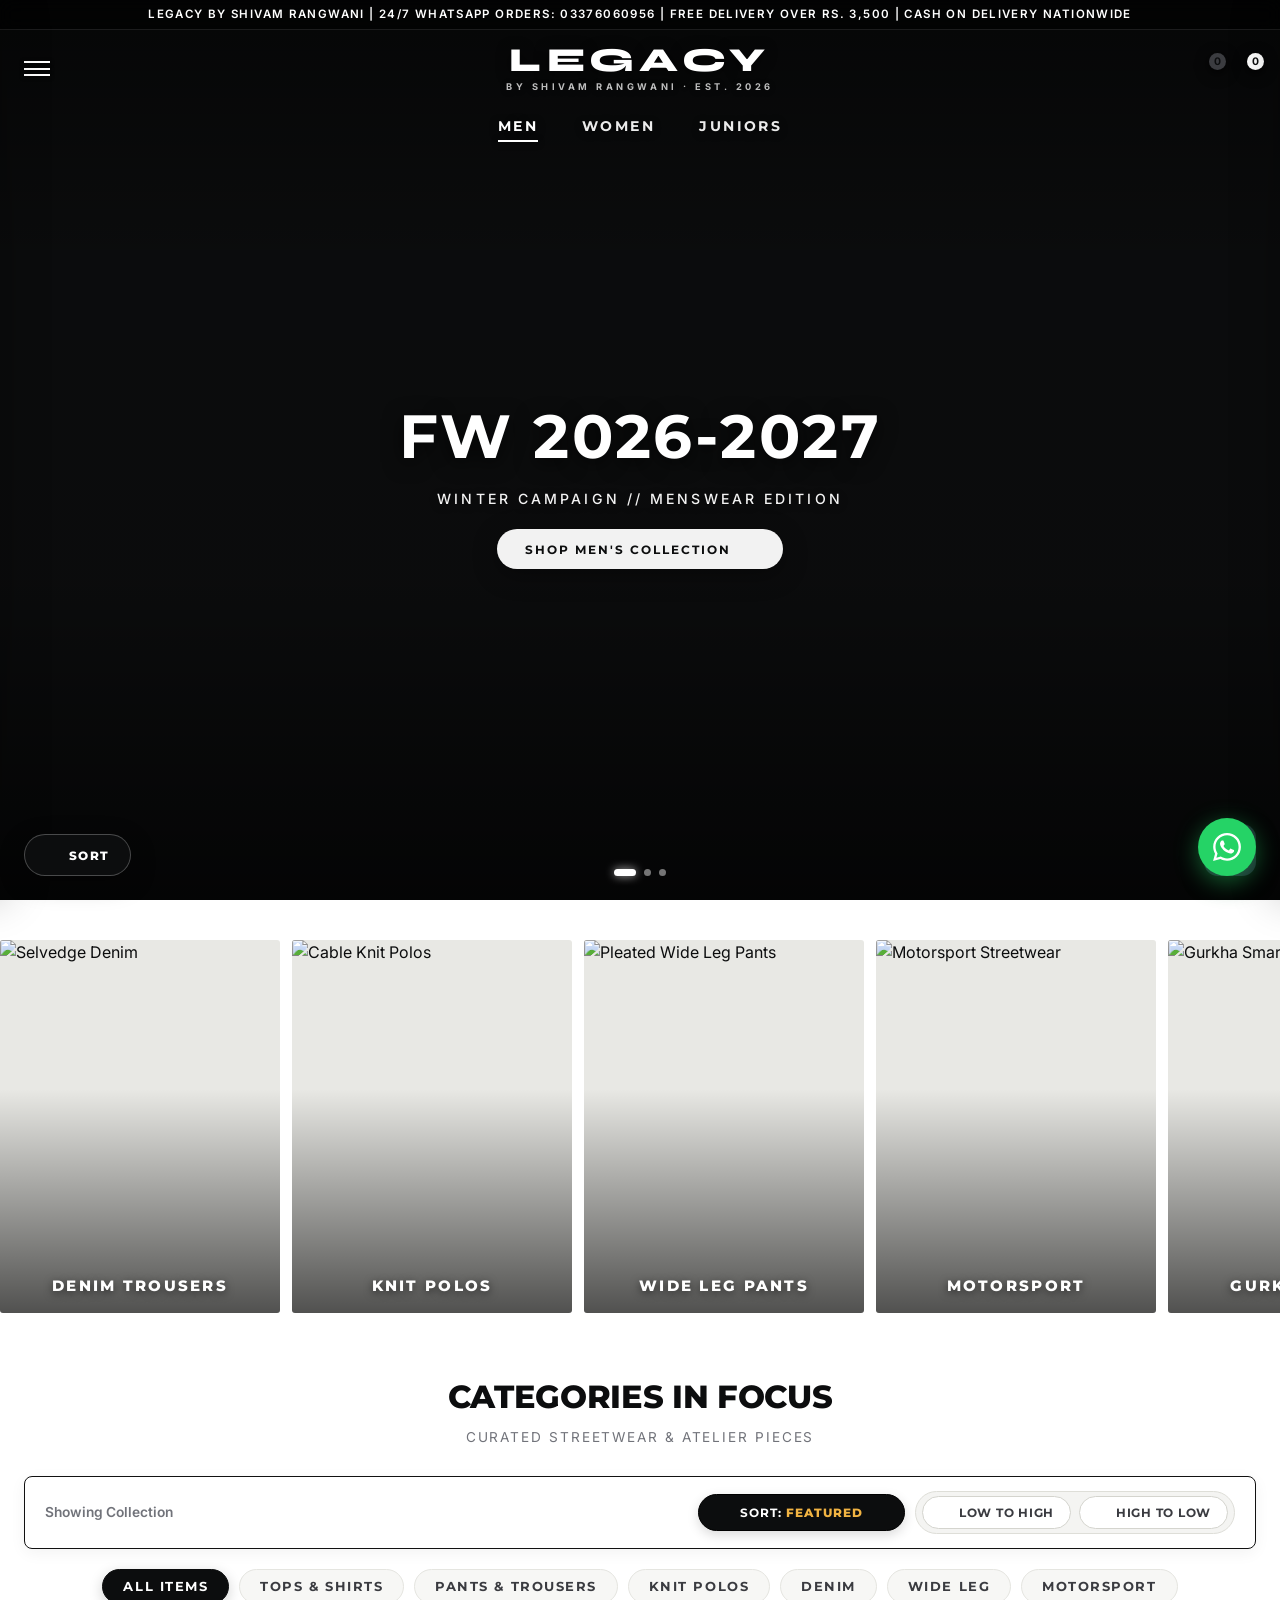
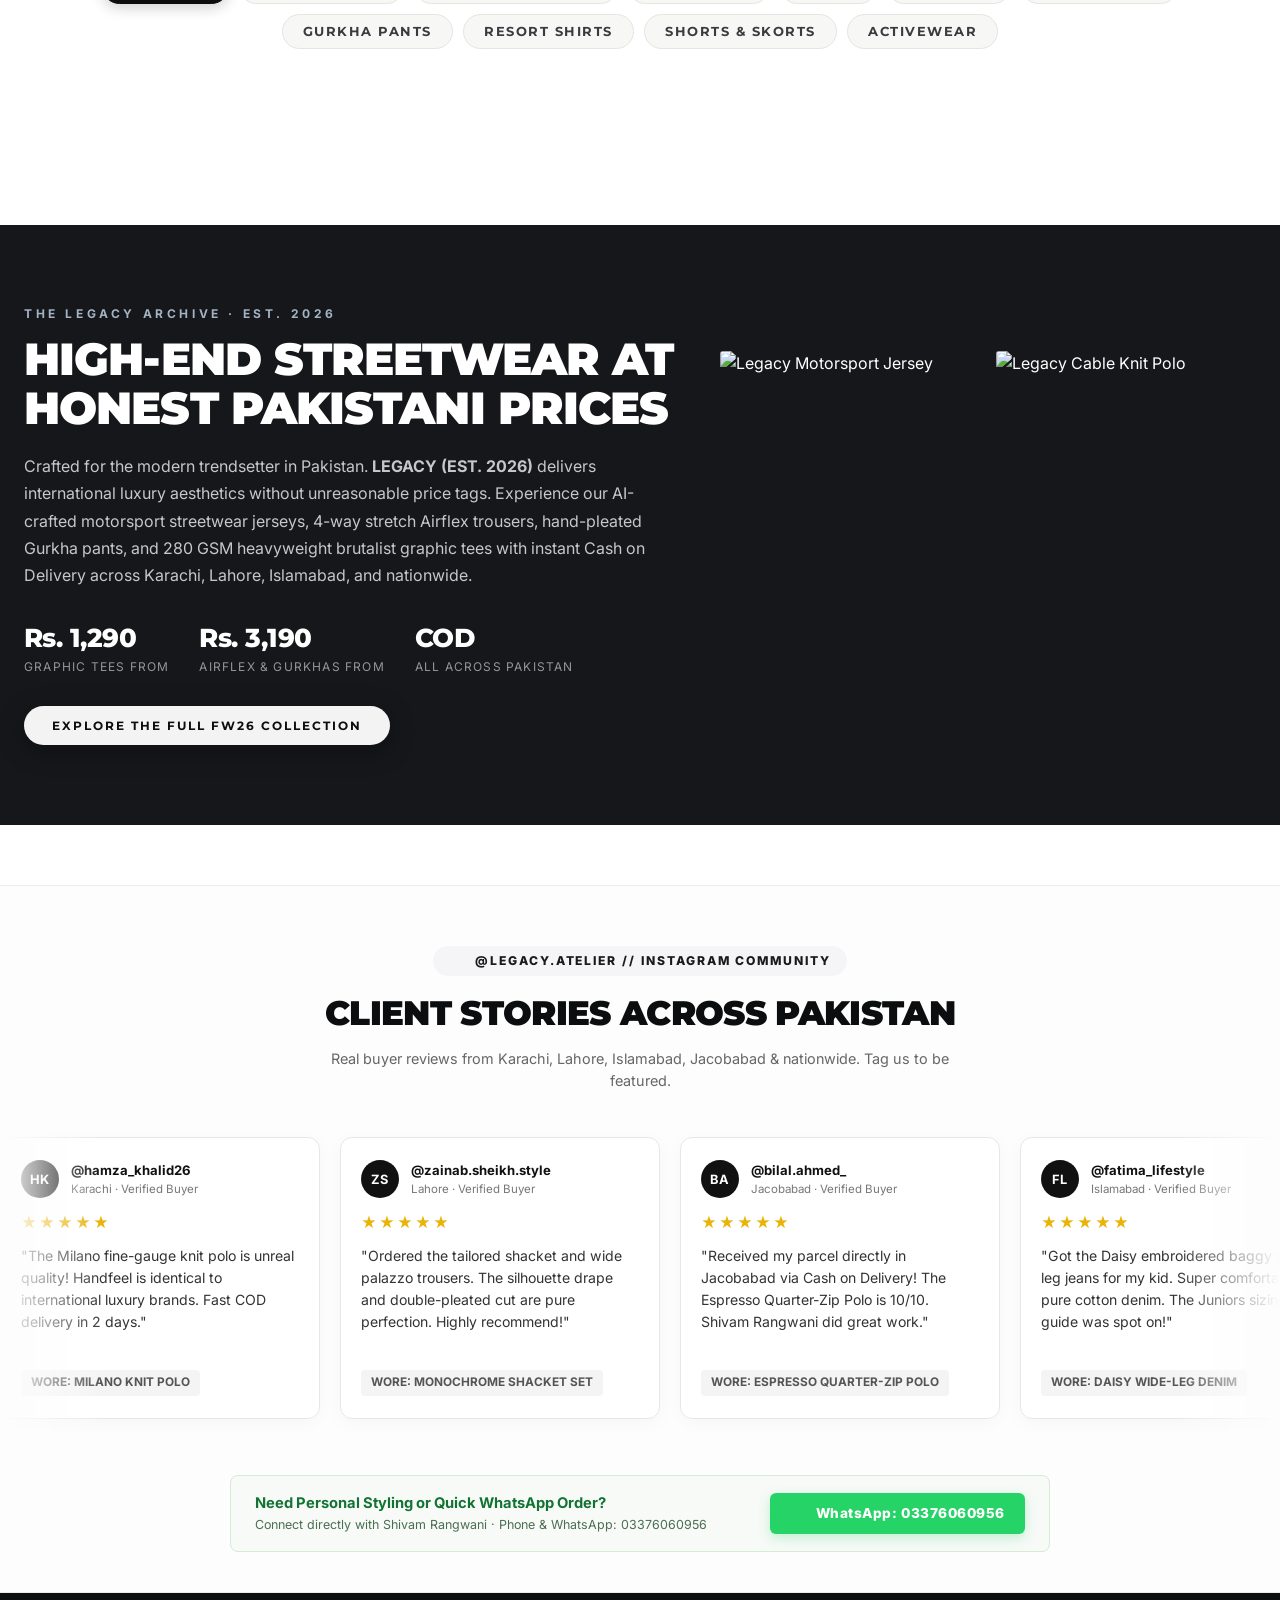
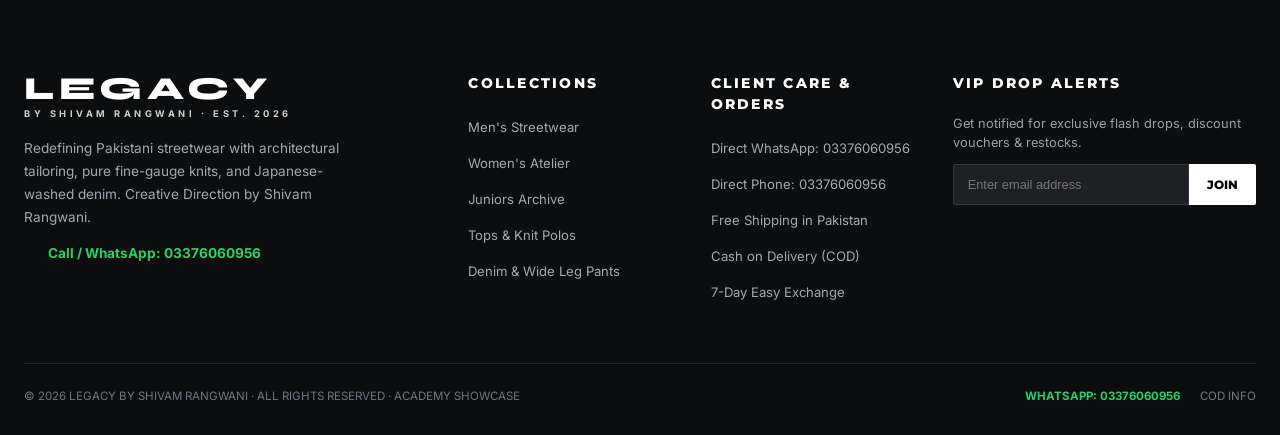
==== commit 7b41cb49: "Make hero advertisement full screen (100vh) with transparent header overlay and FW 2026-2027 center " ====
--- a/index.html
+++ b/index.html
@@ -20,14 +20,14 @@
 <body>
 
   <!-- Announcement Bar with Pakistani Free Delivery & COD Notice -->
-  <div class="announcement-bar">
+  <div class="announcement-bar announcement-overlay">
     <div class="announcement-text">
       LEGACY BY SHIVAM RANGWANI | 24/7 WHATSAPP ORDERS: 03376060956 | FREE DELIVERY OVER RS. 3,500 | CASH ON DELIVERY NATIONWIDE
     </div>
   </div>
 
-  <!-- Header Navigation -->
-  <header class="header-wrapper" id="siteHeader">
+  <!-- Header Navigation (Transparent Overlay over Fullscreen Hero) -->
+  <header class="header-wrapper overlay-header" id="siteHeader">
     <div class="header-inner">
       <!-- Left: Hamburger Menu -->
       <div class="nav-left">
--- a/css/styles.css
+++ b/css/styles.css
@@ -0,0 +1,3050 @@
+/* LEGACY (EST. 2026) - Luxury Streetwear E-Commerce Stylesheet */
+
+@import url('https://fonts.googleapis.com/css2?family=Inter:wght@300;400;500;600;700&family=Montserrat:wght@400;500;600;700;800;900&family=Syne:wght@600;700;800&display=swap');
+
+:root {
+  --font-brand: 'Montserrat', sans-serif;
+  --font-display: 'Syne', sans-serif;
+  --font-body: 'Inter', sans-serif;
+
+  --color-black: #0c0d0e;
+  --color-dark: #16171a;
+  --color-offblack: #1f2024;
+  --color-gray-dark: #3a3b40;
+  --color-gray-mid: #71737a;
+  --color-gray-light: #e5e5e0;
+  --color-offwhite: #f7f7f5;
+  --color-white: #ffffff;
+  --color-accent-blue: #1c3553;
+  --color-accent-olive: #49523e;
+  --color-badge-red: #9e2a2b;
+
+  --shadow-subtle: 0 4px 20px rgba(0, 0, 0, 0.04);
+  --shadow-elevated: 0 12px 40px rgba(0, 0, 0, 0.12);
+  --shadow-drawer: -10px 0 35px rgba(0, 0, 0, 0.25);
+
+  --transition-fast: 0.2s cubic-bezier(0.16, 1, 0.3, 1);
+  --transition-smooth: 0.35s cubic-bezier(0.16, 1, 0.3, 1);
+  --transition-editorial: 0.6s cubic-bezier(0.22, 1, 0.36, 1);
+}
+
+/* Base Reset & Typography */
+* {
+  margin: 0;
+  padding: 0;
+  box-sizing: border-box;
+  -webkit-tap-highlight-color: transparent;
+}
+
+html {
+  scroll-behavior: smooth;
+  font-size: 16px;
+}
+
+body {
+  font-family: var(--font-body);
+  background-color: var(--color-white);
+  color: var(--color-black);
+  overflow-x: hidden;
+  line-height: 1.5;
+  -webkit-font-smoothing: antialiased;
+}
+
+h1, h2, h3, h4, h5, h6 {
+  font-family: var(--font-brand);
+  letter-spacing: -0.02em;
+  font-weight: 700;
+}
+
+a {
+  text-decoration: none;
+  color: inherit;
+}
+
+button {
+  cursor: pointer;
+  border: none;
+  background: none;
+  font-family: inherit;
+}
+
+/* Custom Scrollbar */
+::-webkit-scrollbar {
+  width: 6px;
+  height: 6px;
+}
+::-webkit-scrollbar-track {
+  background: var(--color-offwhite);
+}
+::-webkit-scrollbar-thumb {
+  background: #c2c2bc;
+  border-radius: 3px;
+}
+::-webkit-scrollbar-thumb:hover {
+  background: var(--color-gray-dark);
+}
+
+/* Announcement Ticker Bar */
+.announcement-bar {
+  background-color: var(--color-black);
+  color: var(--color-white);
+  font-size: 0.72rem;
+  font-weight: 600;
+  letter-spacing: 0.12em;
+  text-transform: uppercase;
+  padding: 8px 16px;
+  display: flex;
+  justify-content: space-between;
+  align-items: center;
+  position: relative;
+  z-index: 50;
+}
+.announcement-bar.announcement-overlay {
+  position: absolute;
+  top: 0;
+  left: 0;
+  width: 100%;
+  z-index: 60;
+  background: rgba(0, 0, 0, 0.45);
+  backdrop-filter: blur(8px);
+  -webkit-backdrop-filter: blur(8px);
+  border-bottom: 1px solid rgba(255, 255, 255, 0.1);
+  padding: 6px 14px;
+}
+.announcement-text {
+  flex: 1;
+  text-align: center;
+  overflow: hidden;
+  white-space: nowrap;
+}
+
+/* Header & Main Nav */
+.header-wrapper {
+  position: sticky;
+  top: 0;
+  width: 100%;
+  z-index: 40;
+  background: rgba(255, 255, 255, 0.96);
+  backdrop-filter: blur(12px);
+  border-bottom: 1px solid rgba(0, 0, 0, 0.06);
+  transition: all 0.3s ease;
+}
+
+/* Transparent Overlay Header over Fullscreen Hero (Outfitters High Fashion Style) */
+.header-wrapper.overlay-header {
+  position: absolute;
+  top: 30px;
+  left: 0;
+  width: 100%;
+  z-index: 50;
+  background: transparent;
+  color: #ffffff;
+  border-bottom: none;
+  backdrop-filter: none;
+  -webkit-backdrop-filter: none;
+  transition: background 0.35s ease, backdrop-filter 0.35s ease, box-shadow 0.35s ease, top 0.35s ease;
+}
+
+.header-wrapper.overlay-header .brand-logo {
+  color: #ffffff;
+  text-shadow: 0 2px 14px rgba(0, 0, 0, 0.65);
+}
+
+.header-wrapper.overlay-header .brand-est {
+  color: rgba(255, 255, 255, 0.92);
+  text-shadow: 0 1px 6px rgba(0, 0, 0, 0.65);
+}
+
+.header-wrapper.overlay-header .hamburger-btn span {
+  background-color: #ffffff;
+  box-shadow: 0 1px 4px rgba(0, 0, 0, 0.5);
+}
+
+.header-wrapper.overlay-header .icon-btn {
+  color: #ffffff;
+  filter: drop-shadow(0 2px 6px rgba(0, 0, 0, 0.6));
+}
+
+.header-wrapper.overlay-header .gender-nav {
+  padding: 4px 0 8px;
+}
+
+.header-wrapper.overlay-header .gender-link {
+  color: #ffffff;
+  font-weight: 700;
+  opacity: 0.92;
+  text-shadow: 0 2px 8px rgba(0, 0, 0, 0.7);
+  letter-spacing: 0.18em;
+}
+
+.header-wrapper.overlay-header .gender-link:hover,
+.header-wrapper.overlay-header .gender-link.active {
+  opacity: 1;
+}
+
+.header-wrapper.overlay-header .gender-link.active::after {
+  background-color: #ffffff;
+  box-shadow: 0 1px 6px rgba(0, 0, 0, 0.6);
+}
+
+.header-wrapper.overlay-header .cart-count-badge {
+  background-color: #ffffff;
+  color: #0c0d0e;
+  box-shadow: 0 2px 8px rgba(0, 0, 0, 0.4);
+}
+
+/* Scrolled state: luxury frosted dark header pinned to top */
+.header-wrapper.overlay-header.scrolled {
+  position: fixed;
+  top: 0;
+  background: rgba(12, 13, 14, 0.96);
+  backdrop-filter: blur(16px);
+  -webkit-backdrop-filter: blur(16px);
+  border-bottom: 1px solid rgba(255, 255, 255, 0.12);
+  box-shadow: 0 6px 24px rgba(0, 0, 0, 0.45);
+}
+
+.header-transparent {
+  background: linear-gradient(180deg, rgba(0, 0, 0, 0.5) 0%, rgba(0, 0, 0, 0) 100%);
+  border-bottom: none;
+  position: absolute;
+  top: 0;
+  left: 0;
+  right: 0;
+  color: #ffffff;
+}
+
+.header-inner {
+  max-width: 1440px;
+  margin: 0 auto;
+  padding: 14px 24px;
+  display: grid;
+  grid-template-columns: 1fr auto 1fr;
+  align-items: center;
+}
+
+.nav-left {
+  display: flex;
+  align-items: center;
+  gap: 20px;
+}
+
+.hamburger-btn {
+  display: flex;
+  flex-direction: column;
+  justify-content: space-around;
+  width: 26px;
+  height: 20px;
+  padding: 0;
+  z-index: 10;
+}
+.hamburger-btn span {
+  display: block;
+  width: 100%;
+  height: 2px;
+  background-color: currentColor;
+  transition: transform 0.3s ease, opacity 0.3s ease;
+}
+
+/* Brand Logo (Matching Outfitters Style with high-impact elegance) */
+.brand-logo-container {
+  display: flex;
+  flex-direction: column;
+  align-items: center;
+  justify-content: center;
+  text-align: center;
+}
+
+.brand-logo {
+  font-family: var(--font-display);
+  font-size: 2.1rem;
+  font-weight: 800;
+  letter-spacing: 0.16em;
+  text-transform: uppercase;
+  color: currentColor;
+  line-height: 1;
+}
+
+.brand-est {
+  font-size: 0.58rem;
+  font-weight: 700;
+  letter-spacing: 0.38em;
+  color: currentColor;
+  opacity: 0.8;
+  margin-top: 2px;
+}
+
+.nav-right {
+  display: flex;
+  align-items: center;
+  justify-content: flex-end;
+  gap: 18px;
+}
+
+.icon-btn {
+  display: flex;
+  align-items: center;
+  justify-content: center;
+  color: currentColor;
+  position: relative;
+  transition: transform 0.2s ease, opacity 0.2s ease;
+}
+.icon-btn:hover {
+  transform: translateY(-1px);
+  opacity: 0.8;
+}
+
+.cart-count-badge {
+  position: absolute;
+  top: -6px;
+  right: -8px;
+  background-color: var(--color-black);
+  color: var(--color-white);
+  font-size: 0.65rem;
+  font-weight: 700;
+  min-width: 17px;
+  height: 17px;
+  border-radius: 9px;
+  display: flex;
+  align-items: center;
+  justify-content: center;
+  padding: 0 4px;
+}
+
+/* Gender Nav Bar (MEN | WOMEN | JUNIORS - as seen in Image 1 & 2) */
+.gender-nav {
+  display: flex;
+  justify-content: center;
+  align-items: center;
+  gap: 32px;
+  padding: 8px 0 10px;
+  font-family: var(--font-brand);
+  font-size: 0.85rem;
+  font-weight: 700;
+  letter-spacing: 0.2em;
+  text-transform: uppercase;
+}
+
+.gender-link {
+  position: relative;
+  padding: 4px 6px;
+  color: currentColor;
+  opacity: 0.85;
+  transition: all 0.25s ease;
+}
+
+.gender-link:hover,
+.gender-link.active {
+  opacity: 1;
+}
+
+.gender-link.active::after {
+  content: '';
+  position: absolute;
+  bottom: -2px;
+  left: 6px;
+  right: 6px;
+  height: 2px;
+  background-color: currentColor;
+}
+
+/* Hero Carousel Section - Full Screen High Fashion (Outfitters Style) */
+.hero-slider-container {
+  position: relative;
+  width: 100%;
+  height: 100vh;
+  height: 100dvh;
+  min-height: 100vh;
+  min-height: 100dvh;
+  max-height: none;
+  overflow: hidden;
+  background-color: #0c0d0e;
+}
+
+.hero-slide {
+  position: absolute;
+  top: 0;
+  left: 0;
+  width: 100%;
+  height: 100%;
+  opacity: 0;
+  visibility: hidden;
+  transition: opacity 0.8s cubic-bezier(0.22, 1, 0.36, 1), visibility 0.8s;
+  background-size: cover;
+  background-position: center 20%;
+  cursor: pointer;
+}
+
+.hero-slide.active {
+  opacity: 1;
+  visibility: visible;
+  z-index: 2;
+}
+
+.hero-slide-overlay {
+  position: absolute;
+  inset: 0;
+  background: linear-gradient(180deg, rgba(0, 0, 0, 0.55) 0%, rgba(0, 0, 0, 0.1) 28%, rgba(0, 0, 0, 0.12) 65%, rgba(0, 0, 0, 0.65) 100%);
+  display: flex;
+  flex-direction: column;
+  justify-content: center;
+  align-items: center;
+  padding-top: 100px;
+  padding-bottom: 40px;
+  text-align: center;
+  color: #ffffff;
+}
+
+.hero-caption-title {
+  font-family: var(--font-brand);
+  font-size: clamp(2.2rem, 5.8vw, 3.8rem);
+  font-weight: 700;
+  letter-spacing: 0.04em;
+  text-transform: uppercase;
+  color: #ffffff;
+  text-shadow: 0 4px 20px rgba(0, 0, 0, 0.7);
+  margin-bottom: 6px;
+  transform: translateY(20px);
+  opacity: 0;
+  transition: all 0.6s ease 0.2s;
+}
+
+.hero-slide.active .hero-caption-title {
+  transform: translateY(0);
+  opacity: 1;
+}
+
+.hero-caption-sub {
+  font-size: 0.88rem;
+  letter-spacing: 0.22em;
+  text-transform: uppercase;
+  font-weight: 500;
+  margin-bottom: 20px;
+  opacity: 0.95;
+  text-shadow: 0 2px 10px rgba(0, 0, 0, 0.6);
+}
+
+.hero-cta-btn {
+  display: inline-flex;
+  align-items: center;
+  gap: 8px;
+  background-color: rgba(255, 255, 255, 0.95);
+  color: #0c0d0e;
+  font-family: var(--font-brand);
+  font-size: 0.78rem;
+  font-weight: 700;
+  letter-spacing: 0.16em;
+  text-transform: uppercase;
+  padding: 12px 28px;
+  border-radius: 30px;
+  transition: all 0.25s ease;
+  box-shadow: 0 6px 24px rgba(0, 0, 0, 0.35);
+  backdrop-filter: blur(8px);
+}
+.hero-cta-btn:hover {
+  background-color: #ffffff;
+  transform: translateY(-2px);
+  box-shadow: 0 8px 30px rgba(0, 0, 0, 0.45);
+}
+
+/* Pagination Dots (Matching Reference 1, 2, 3) */
+.hero-slider-dots {
+  position: absolute;
+  bottom: 24px;
+  left: 50%;
+  transform: translateX(-50%);
+  z-index: 10;
+  display: flex;
+  align-items: center;
+  gap: 8px;
+}
+
+.slider-dot {
+  width: 7px;
+  height: 7px;
+  border-radius: 50%;
+  background-color: rgba(255, 255, 255, 0.45);
+  border: none;
+  padding: 0;
+  transition: all 0.3s cubic-bezier(0.16, 1, 0.3, 1);
+  cursor: pointer;
+}
+
+.slider-dot.active {
+  width: 22px;
+  border-radius: 10px;
+  background-color: #ffffff;
+  box-shadow: 0 0 10px rgba(255, 255, 255, 0.7);
+}
+
+/* Category Spotlight Reel (As seen in Images 3 & 4) */
+.category-spotlight-section {
+  padding: 40px 0 20px;
+  background-color: var(--color-white);
+}
+
+.spotlight-scroll-wrapper {
+  display: flex;
+  gap: 12px;
+  overflow-x: auto;
+  scroll-snap-type: x mandatory;
+  padding: 0 20px;
+  scrollbar-width: none;
+}
+.spotlight-scroll-wrapper::-webkit-scrollbar {
+  display: none;
+}
+
+.spotlight-card {
+  flex: 0 0 calc(33.333% - 8px);
+  min-width: 170px;
+  max-width: 280px;
+  aspect-ratio: 3/4;
+  position: relative;
+  overflow: hidden;
+  border-radius: 3px;
+  cursor: pointer;
+  scroll-snap-align: start;
+  background-color: #e8e8e4;
+}
+
+.spotlight-card img {
+  width: 100%;
+  height: 100%;
+  object-fit: cover;
+  transition: transform 0.6s cubic-bezier(0.22, 1, 0.36, 1);
+}
+
+.spotlight-card:hover img {
+  transform: scale(1.05);
+}
+
+.spotlight-card-overlay {
+  position: absolute;
+  inset: 0;
+  background: linear-gradient(180deg, rgba(0,0,0,0) 40%, rgba(0,0,0,0.65) 100%);
+  display: flex;
+  align-items: flex-end;
+  justify-content: center;
+  padding: 16px;
+}
+
+.spotlight-card-title {
+  color: #ffffff;
+  font-family: var(--font-brand);
+  font-size: 0.95rem;
+  font-weight: 800;
+  letter-spacing: 0.15em;
+  text-transform: uppercase;
+  text-align: center;
+  text-shadow: 0 2px 8px rgba(0, 0, 0, 0.6);
+}
+
+/* Categories In Focus Section */
+.categories-in-focus-section {
+  max-width: 1440px;
+  margin: 0 auto;
+  padding: 40px 24px 80px;
+}
+
+.section-header {
+  text-align: center;
+  margin-bottom: 28px;
+}
+
+.section-title {
+  font-family: var(--font-brand);
+  font-size: clamp(1.4rem, 2.5vw, 2.2rem);
+  font-weight: 800;
+  letter-spacing: -0.01em;
+  text-transform: uppercase;
+  margin-bottom: 6px;
+}
+
+.section-subtitle {
+  font-size: 0.85rem;
+  color: var(--color-gray-mid);
+  text-transform: uppercase;
+  letter-spacing: 0.14em;
+}
+
+/* Category Filter Tabs (As in Reference 3 & 4) */
+.category-filter-tabs {
+  display: flex;
+  justify-content: center;
+  align-items: center;
+  flex-wrap: wrap;
+  gap: 10px;
+  margin-bottom: 36px;
+  padding: 0 10px;
+}
+
+.filter-tab-btn {
+  font-family: var(--font-brand);
+  font-size: 0.8rem;
+  font-weight: 700;
+  letter-spacing: 0.12em;
+  text-transform: uppercase;
+  padding: 9px 20px;
+  border-radius: 40px;
+  border: 1px solid var(--color-gray-light);
+  background-color: var(--color-offwhite);
+  color: var(--color-gray-dark);
+  transition: all 0.25s ease;
+}
+
+.filter-tab-btn:hover {
+  background-color: #ededeb;
+  color: var(--color-black);
+}
+
+.filter-tab-btn.active {
+  background-color: var(--color-black);
+  color: var(--color-white);
+  border-color: var(--color-black);
+  box-shadow: 0 4px 14px rgba(0, 0, 0, 0.18);
+}
+
+/* Catalog Side Sort Bar */
+.catalog-sort-bar {
+  display: flex;
+  align-items: center;
+  justify-content: space-between;
+  flex-wrap: wrap;
+  gap: 12px;
+  padding: 14px 20px;
+  background: var(--color-white);
+  border: 1px solid #111111;
+  border-radius: 8px;
+  margin-bottom: 20px;
+  box-shadow: 0 4px 16px rgba(0, 0, 0, 0.05);
+}
+
+.catalog-sort-info {
+  font-size: 0.86rem;
+  color: var(--color-gray-mid);
+  font-weight: 600;
+  display: flex;
+  align-items: center;
+  gap: 6px;
+}
+
+.catalog-sort-info strong {
+  color: var(--color-black);
+  font-weight: 800;
+}
+
+.catalog-sort-box {
+  display: flex;
+  align-items: center;
+  gap: 10px;
+}
+
+.sort-pills-row {
+  display: inline-flex;
+  align-items: center;
+  gap: 8px;
+  background: #f4f4f2;
+  padding: 4px 6px;
+  border-radius: 40px;
+  border: 1px solid #deded8;
+  flex-wrap: wrap;
+}
+
+.catalog-sort-label {
+  display: inline-flex;
+  align-items: center;
+  gap: 5px;
+  font-family: var(--font-brand);
+  font-size: 0.74rem;
+  font-weight: 800;
+  letter-spacing: 0.12em;
+  color: #111111;
+  text-transform: uppercase;
+  padding: 0 6px 0 8px;
+}
+
+.sort-pill-btn {
+  display: inline-flex;
+  align-items: center;
+  gap: 6px;
+  background: #ffffff;
+  border: 1px solid #d4d4ce;
+  color: var(--color-gray-dark);
+  font-family: var(--font-brand);
+  font-size: 0.76rem;
+  font-weight: 700;
+  letter-spacing: 0.06em;
+  text-transform: uppercase;
+  padding: 8px 16px;
+  border-radius: 30px;
+  cursor: pointer;
+  transition: all 0.2s cubic-bezier(0.2, 0.8, 0.2, 1);
+  white-space: nowrap;
+}
+
+.sort-pill-btn:hover {
+  background: #000000;
+  color: #ffffff;
+  border-color: #000000;
+}
+
+.sort-pill-btn.active {
+  background: var(--color-black);
+  color: #ffffff;
+  border-color: var(--color-black);
+  box-shadow: 0 3px 10px rgba(0, 0, 0, 0.2);
+}
+
+/* Catalog Sort Trigger Button */
+.catalog-sort-trigger-btn {
+  display: inline-flex;
+  align-items: center;
+  gap: 8px;
+  background-color: #0c0d0e;
+  color: #ffffff;
+  border: 1px solid #000000;
+  padding: 10px 18px;
+  border-radius: 40px;
+  font-family: var(--font-brand);
+  font-size: 0.78rem;
+  font-weight: 700;
+  letter-spacing: 0.08em;
+  text-transform: uppercase;
+  cursor: pointer;
+  box-shadow: 0 4px 12px rgba(0, 0, 0, 0.15);
+  transition: all 0.25s cubic-bezier(0.2, 0.8, 0.2, 1);
+}
+
+.catalog-sort-trigger-btn:hover {
+  background-color: #22252a;
+  transform: translateY(-2px);
+  box-shadow: 0 6px 18px rgba(0, 0, 0, 0.25);
+}
+
+.catalog-sort-trigger-btn strong {
+  color: #f1b342;
+  font-weight: 800;
+}
+
+/* Floating Quick Sort Button */
+.floating-sort-btn {
+  position: fixed;
+  bottom: 24px;
+  left: 24px;
+  z-index: 990;
+  display: inline-flex;
+  align-items: center;
+  gap: 8px;
+  background-color: #0c0d0e;
+  color: #ffffff;
+  border: 1px solid rgba(255, 255, 255, 0.25);
+  padding: 12px 20px;
+  border-radius: 40px;
+  font-family: var(--font-brand);
+  font-size: 0.78rem;
+  font-weight: 800;
+  letter-spacing: 0.12em;
+  text-transform: uppercase;
+  cursor: pointer;
+  box-shadow: 0 8px 24px rgba(0, 0, 0, 0.35);
+  transition: all 0.3s cubic-bezier(0.2, 0.8, 0.2, 1);
+}
+
+.floating-sort-btn:hover {
+  transform: translateY(-3px) scale(1.04);
+  background-color: #222222;
+  box-shadow: 0 12px 30px rgba(0, 0, 0, 0.45);
+}
+
+/* Sort Bottom Sheet & Modal Backdrop */
+.sort-modal-backdrop {
+  position: fixed;
+  inset: 0;
+  background-color: rgba(0, 0, 0, 0.6);
+  backdrop-filter: blur(5px);
+  -webkit-backdrop-filter: blur(5px);
+  z-index: 1050;
+  display: flex;
+  align-items: flex-end;
+  justify-content: center;
+  opacity: 0;
+  visibility: hidden;
+  transition: opacity 0.25s ease, visibility 0.25s ease;
+}
+
+.sort-modal-backdrop.open {
+  opacity: 1;
+  visibility: visible;
+}
+
+.sort-bottom-sheet {
+  background: #ffffff;
+  width: 100%;
+  max-width: 500px;
+  border-radius: 20px 20px 0 0;
+  padding: 24px 20px 32px;
+  box-shadow: 0 -10px 40px rgba(0, 0, 0, 0.25);
+  transform: translateY(100%);
+  transition: transform 0.3s cubic-bezier(0.16, 1, 0.3, 1);
+}
+
+.sort-modal-backdrop.open .sort-bottom-sheet {
+  transform: translateY(0);
+}
+
+@media (min-width: 768px) {
+  .sort-modal-backdrop {
+    align-items: center;
+  }
+  .sort-bottom-sheet {
+    border-radius: 16px;
+    transform: translateY(20px) scale(0.96);
+    box-shadow: 0 20px 60px rgba(0, 0, 0, 0.3);
+  }
+  .sort-modal-backdrop.open .sort-bottom-sheet {
+    transform: translateY(0) scale(1);
+  }
+}
+
+.sort-sheet-header {
+  display: flex;
+  align-items: center;
+  justify-content: space-between;
+  padding-bottom: 16px;
+  border-bottom: 1px solid #eaeaea;
+  margin-bottom: 18px;
+}
+
+.sort-sheet-title {
+  font-family: var(--font-brand);
+  font-size: 0.96rem;
+  font-weight: 800;
+  letter-spacing: 0.1em;
+  text-transform: uppercase;
+  color: #111111;
+  display: flex;
+  align-items: center;
+  gap: 8px;
+}
+
+.sort-sheet-close {
+  background: #f4f4f2;
+  border: none;
+  width: 34px;
+  height: 34px;
+  border-radius: 50%;
+  display: flex;
+  align-items: center;
+  justify-content: center;
+  cursor: pointer;
+  color: #111111;
+  transition: all 0.2s ease;
+}
+
+.sort-sheet-close:hover {
+  background: #000000;
+  color: #ffffff;
+}
+
+.sort-options-list {
+  display: flex;
+  flex-direction: column;
+  gap: 10px;
+}
+
+.sort-option-btn {
+  display: flex;
+  align-items: center;
+  justify-content: space-between;
+  width: 100%;
+  padding: 16px 18px;
+  background: #fafaf8;
+  border: 1.5px solid #e2e2dc;
+  border-radius: 12px;
+  cursor: pointer;
+  transition: all 0.2s cubic-bezier(0.2, 0.8, 0.2, 1);
+  text-align: left;
+}
+
+.sort-option-btn:hover {
+  border-color: #000000;
+  background: #ffffff;
+}
+
+.sort-option-btn.active {
+  border-color: #000000;
+  background: #ffffff;
+  box-shadow: 0 4px 16px rgba(0, 0, 0, 0.1);
+}
+
+.sort-option-btn-left {
+  display: flex;
+  align-items: center;
+  gap: 14px;
+}
+
+.sort-radio-indicator {
+  width: 22px;
+  height: 22px;
+  border: 2px solid #888888;
+  border-radius: 50%;
+  display: flex;
+  align-items: center;
+  justify-content: center;
+  transition: all 0.2s ease;
+  flex-shrink: 0;
+  position: relative;
+}
+
+.sort-option-btn.active .sort-radio-indicator {
+  border-color: #000000;
+}
+
+.sort-radio-indicator::after {
+  content: '';
+  width: 10px;
+  height: 10px;
+  background: #000000;
+  border-radius: 50%;
+  opacity: 0;
+  transform: scale(0.4);
+  transition: all 0.2s cubic-bezier(0.2, 0.8, 0.2, 1);
+}
+
+.sort-option-btn.active .sort-radio-indicator::after {
+  opacity: 1;
+  transform: scale(1);
+}
+
+.sort-option-name {
+  font-family: var(--font-brand);
+  font-size: 0.94rem;
+  font-weight: 800;
+  color: #111111;
+  text-transform: uppercase;
+  letter-spacing: 0.04em;
+  margin-bottom: 3px;
+}
+
+.sort-option-desc {
+  font-size: 0.78rem;
+  color: #666666;
+  font-weight: 500;
+}
+
+@media (max-width: 768px) {
+  .catalog-sort-bar {
+    flex-direction: column;
+    align-items: stretch;
+    gap: 10px;
+    padding: 12px;
+  }
+  .catalog-sort-info {
+    font-size: 0.78rem;
+    text-align: center;
+    justify-content: center;
+  }
+  .catalog-sort-box {
+    justify-content: center;
+    width: 100%;
+  }
+  .catalog-sort-trigger-btn {
+    width: 100%;
+    justify-content: center;
+  }
+  .sort-pills-row {
+    width: 100%;
+    justify-content: center;
+  }
+  .sort-pill-btn {
+    font-size: 0.7rem;
+    padding: 7px 11px;
+  }
+  .floating-sort-btn {
+    bottom: 20px;
+    left: 16px;
+    padding: 10px 16px;
+    font-size: 0.72rem;
+  }
+}
+
+/* Product Grid */
+.products-grid {
+  display: grid;
+  grid-template-columns: repeat(2, 1fr);
+  gap: 16px;
+}
+
+@media (min-width: 768px) {
+  .products-grid {
+    grid-template-columns: repeat(3, 1fr);
+    gap: 24px;
+  }
+}
+
+@media (min-width: 1100px) {
+  .products-grid {
+    grid-template-columns: repeat(4, 1fr);
+    gap: 30px;
+  }
+}
+
+/* Product Card */
+.product-card {
+  position: relative;
+  display: flex;
+  flex-direction: column;
+  background-color: var(--color-white);
+  transition: transform 0.3s ease;
+}
+
+.product-image-container {
+  position: relative;
+  width: 100%;
+  aspect-ratio: 3/4;
+  overflow: hidden;
+  background-color: #f1f1ec;
+  border-radius: 2px;
+}
+
+.product-image-container img {
+  width: 100%;
+  height: 100%;
+  object-fit: cover;
+  transition: opacity 0.4s ease, transform 0.6s cubic-bezier(0.22, 1, 0.36, 1);
+}
+
+.product-image-secondary {
+  position: absolute;
+  top: 0;
+  left: 0;
+  opacity: 0;
+}
+
+.product-card:hover .product-image-secondary {
+  opacity: 1;
+}
+
+.product-card:hover .product-image-container img {
+  transform: scale(1.04);
+}
+
+/* Badges */
+.product-badge-pill {
+  position: absolute;
+  top: 12px;
+  left: 12px;
+  background-color: var(--color-black);
+  color: #ffffff;
+  font-size: 0.65rem;
+  font-weight: 700;
+  letter-spacing: 0.1em;
+  text-transform: uppercase;
+  padding: 4px 8px;
+  border-radius: 2px;
+  z-index: 5;
+}
+
+.product-badge-pill.ai-badge {
+  background: linear-gradient(135deg, #1f2f4d 0%, #0d1725 100%);
+  border: 1px solid rgba(255, 255, 255, 0.2);
+}
+
+/* Wishlist Button */
+.product-wishlist-btn {
+  position: absolute;
+  top: 10px;
+  right: 10px;
+  width: 34px;
+  height: 34px;
+  border-radius: 50%;
+  background-color: rgba(255, 255, 255, 0.9);
+  display: flex;
+  align-items: center;
+  justify-content: center;
+  color: var(--color-black);
+  box-shadow: 0 2px 8px rgba(0, 0, 0, 0.12);
+  transition: all 0.2s ease;
+  z-index: 5;
+}
+.product-wishlist-btn:hover {
+  transform: scale(1.1);
+  background-color: #ffffff;
+}
+.product-wishlist-btn.active {
+  color: #e63946;
+}
+
+/* Quick Add Overlay on Hover */
+.product-quick-actions {
+  position: absolute;
+  bottom: 0;
+  left: 0;
+  right: 0;
+  padding: 12px;
+  background: linear-gradient(180deg, transparent 0%, rgba(0,0,0,0.65) 100%);
+  display: flex;
+  gap: 8px;
+  opacity: 0;
+  transform: translateY(10px);
+  transition: all 0.3s ease;
+  z-index: 6;
+}
+
+.product-card:hover .product-quick-actions {
+  opacity: 1;
+  transform: translateY(0);
+}
+
+.quick-action-btn {
+  flex: 1;
+  background-color: #ffffff;
+  color: #0c0d0e;
+  font-family: var(--font-brand);
+  font-size: 0.72rem;
+  font-weight: 700;
+  letter-spacing: 0.1em;
+  text-transform: uppercase;
+  padding: 9px 0;
+  text-align: center;
+  border-radius: 2px;
+  transition: background-color 0.2s;
+}
+.quick-action-btn:hover {
+  background-color: #f1f1f1;
+}
+
+.quick-view-trigger {
+  width: 36px;
+  background-color: rgba(255, 255, 255, 0.9);
+  color: #0c0d0e;
+  display: flex;
+  align-items: center;
+  justify-content: center;
+  border-radius: 2px;
+}
+
+/* Product Info */
+.product-info {
+  padding: 12px 2px 0;
+  display: flex;
+  flex-direction: column;
+}
+
+.product-meta-row {
+  display: flex;
+  align-items: center;
+  justify-content: space-between;
+  margin-bottom: 4px;
+}
+
+.product-brand-tag {
+  font-size: 0.68rem;
+  font-weight: 600;
+  letter-spacing: 0.12em;
+  color: var(--color-gray-mid);
+  text-transform: uppercase;
+}
+
+.product-rating {
+  font-size: 0.72rem;
+  font-weight: 600;
+  display: flex;
+  align-items: center;
+  gap: 3px;
+  color: #ff9900;
+}
+
+.product-name {
+  font-family: var(--font-body);
+  font-size: 0.92rem;
+  font-weight: 600;
+  line-height: 1.35;
+  color: var(--color-black);
+  margin-bottom: 6px;
+  display: -webkit-box;
+  -webkit-line-clamp: 2;
+  -webkit-box-orient: vertical;
+  overflow: hidden;
+}
+
+.product-price-row {
+  display: flex;
+  align-items: center;
+  gap: 8px;
+  margin-top: 2px;
+}
+
+.product-current-price {
+  font-family: var(--font-brand);
+  font-size: 0.95rem;
+  font-weight: 800;
+  color: var(--color-black);
+}
+
+.product-original-price {
+  font-size: 0.8rem;
+  color: var(--color-gray-mid);
+  text-decoration: line-through;
+}
+
+.product-color-swatches {
+  display: flex;
+  gap: 6px;
+  margin-top: 8px;
+}
+
+.color-swatch-dot {
+  width: 11px;
+  height: 11px;
+  border-radius: 50%;
+  border: 1px solid rgba(0, 0, 0, 0.18);
+}
+
+/* Editorial Brand Story Section */
+.editorial-banner-section {
+  background-color: var(--color-dark);
+  color: var(--color-white);
+  padding: 80px 24px;
+  margin: 60px 0;
+  position: relative;
+  overflow: hidden;
+}
+
+.editorial-grid {
+  max-width: 1300px;
+  margin: 0 auto;
+  display: grid;
+  grid-template-columns: 1fr;
+  gap: 40px;
+  align-items: center;
+}
+
+@media (min-width: 900px) {
+  .editorial-grid {
+    grid-template-columns: 1.1fr 0.9fr;
+  }
+}
+
+.editorial-content-box {
+  display: flex;
+  flex-direction: column;
+}
+
+.editorial-tag {
+  font-size: 0.75rem;
+  font-weight: 700;
+  letter-spacing: 0.3em;
+  text-transform: uppercase;
+  color: #a4b3c4;
+  margin-bottom: 12px;
+}
+
+.editorial-headline {
+  font-family: var(--font-brand);
+  font-size: clamp(2rem, 3.5vw, 3.2rem);
+  font-weight: 900;
+  line-height: 1.1;
+  letter-spacing: -0.02em;
+  margin-bottom: 20px;
+}
+
+.editorial-desc {
+  font-size: 1rem;
+  line-height: 1.7;
+  color: #c5c7cb;
+  margin-bottom: 30px;
+}
+
+.editorial-badges-row {
+  display: flex;
+  gap: 30px;
+  margin-bottom: 30px;
+}
+
+.editorial-stat-item h4 {
+  font-size: 1.6rem;
+  font-weight: 800;
+}
+.editorial-stat-item p {
+  font-size: 0.75rem;
+  letter-spacing: 0.1em;
+  text-transform: uppercase;
+  color: #92959c;
+}
+
+.editorial-images-collage {
+  display: grid;
+  grid-template-columns: 1fr 1fr;
+  gap: 16px;
+}
+
+.editorial-img-box {
+  border-radius: 3px;
+  overflow: hidden;
+  aspect-ratio: 3/4;
+}
+
+.editorial-img-box img {
+  width: 100%;
+  height: 100%;
+  object-fit: cover;
+}
+
+/* Slide-out Mobile Navigation Drawer (Reference 5 Match) */
+.drawer-backdrop {
+  position: fixed;
+  inset: 0;
+  background-color: rgba(0, 0, 0, 0.6);
+  backdrop-filter: blur(4px);
+  z-index: 100;
+  opacity: 0;
+  visibility: hidden;
+  transition: all 0.35s ease;
+}
+
+.drawer-backdrop.open {
+  opacity: 1;
+  visibility: visible;
+}
+
+.nav-drawer {
+  position: fixed;
+  top: 0;
+  left: 0;
+  bottom: 0;
+  width: 86vw;
+  max-width: 380px;
+  background-color: var(--color-white);
+  z-index: 101;
+  transform: translateX(-100%);
+  transition: transform 0.4s cubic-bezier(0.16, 1, 0.3, 1);
+  display: flex;
+  flex-direction: column;
+  overflow-y: auto;
+  box-shadow: 10px 0 40px rgba(0, 0, 0, 0.2);
+}
+
+.nav-drawer.open {
+  transform: translateX(0);
+}
+
+.drawer-header {
+  padding: 20px 24px;
+  display: flex;
+  align-items: center;
+  justify-content: space-between;
+  border-bottom: 1px solid var(--color-gray-light);
+}
+
+.drawer-gender-tabs {
+  display: grid;
+  grid-template-columns: 1fr 1fr 1fr;
+  border-bottom: 1px solid var(--color-gray-light);
+}
+
+.drawer-gender-tab {
+  font-family: var(--font-brand);
+  font-size: 0.85rem;
+  font-weight: 800;
+  letter-spacing: 0.15em;
+  text-transform: uppercase;
+  padding: 16px 0;
+  text-align: center;
+  background: var(--color-white);
+  color: var(--color-gray-mid);
+  border-bottom: 2px solid transparent;
+  transition: all 0.2s;
+}
+
+.drawer-gender-tab.active {
+  color: var(--color-black);
+  border-bottom-color: var(--color-black);
+}
+
+.drawer-menu-content {
+  padding: 24px;
+  flex: 1;
+}
+
+.drawer-section-title {
+  font-family: var(--font-brand);
+  font-size: 0.88rem;
+  font-weight: 800;
+  letter-spacing: 0.12em;
+  text-transform: uppercase;
+  margin-bottom: 18px;
+  color: var(--color-black);
+}
+
+.drawer-links-list {
+  list-style: none;
+  display: flex;
+  flex-direction: column;
+  gap: 14px;
+  margin-bottom: 30px;
+}
+
+.drawer-nav-item a {
+  font-family: var(--font-brand);
+  font-size: 0.88rem;
+  font-weight: 700;
+  letter-spacing: 0.08em;
+  text-transform: uppercase;
+  color: var(--color-black);
+  display: flex;
+  align-items: center;
+  justify-content: space-between;
+  transition: transform 0.2s;
+}
+.drawer-nav-item a:hover {
+  transform: translateX(4px);
+}
+
+.drawer-footer {
+  padding: 20px 24px;
+  border-top: 1px solid var(--color-gray-light);
+  display: flex;
+  align-items: center;
+  justify-content: space-between;
+  font-size: 0.75rem;
+  color: var(--color-gray-mid);
+}
+
+/* Floating Notification Button (Exact match from Image 5) */
+.floating-notif-btn {
+  position: fixed;
+  bottom: 24px;
+  right: 24px;
+  width: 52px;
+  height: 52px;
+  border-radius: 14px;
+  background-color: #1e2630;
+  color: #ffffff;
+  display: flex;
+  align-items: center;
+  justify-content: center;
+  box-shadow: 0 8px 24px rgba(0, 0, 0, 0.25);
+  z-index: 45;
+  transition: all 0.25s ease;
+}
+.floating-notif-btn:hover {
+  transform: scale(1.08);
+  background-color: #111720;
+}
+
+/* Shopping Cart Drawer */
+.cart-drawer {
+  position: fixed;
+  top: 0;
+  right: 0;
+  bottom: 0;
+  width: 90vw;
+  max-width: 440px;
+  background-color: var(--color-white);
+  z-index: 101;
+  transform: translateX(100%);
+  transition: transform 0.4s cubic-bezier(0.16, 1, 0.3, 1);
+  display: flex;
+  flex-direction: column;
+  box-shadow: -10px 0 40px rgba(0, 0, 0, 0.2);
+}
+
+.cart-drawer.open {
+  transform: translateX(0);
+}
+
+.cart-header {
+  padding: 20px 24px;
+  display: flex;
+  align-items: center;
+  justify-content: space-between;
+  border-bottom: 1px solid var(--color-gray-light);
+}
+
+.cart-free-shipping-bar {
+  padding: 14px 24px;
+  background-color: var(--color-offwhite);
+  border-bottom: 1px solid var(--color-gray-light);
+}
+
+.free-shipping-text {
+  font-size: 0.78rem;
+  font-weight: 600;
+  margin-bottom: 6px;
+  text-align: center;
+}
+
+.shipping-progress-track {
+  width: 100%;
+  height: 5px;
+  background-color: #dfdfd8;
+  border-radius: 3px;
+  overflow: hidden;
+}
+
+.shipping-progress-fill {
+  height: 100%;
+  background-color: var(--color-black);
+  width: 0%;
+  transition: width 0.4s ease;
+}
+
+.cart-items-list {
+  flex: 1;
+  overflow-y: auto;
+  padding: 20px 24px;
+  display: flex;
+  flex-direction: column;
+  gap: 18px;
+}
+
+.cart-item-row {
+  display: grid;
+  grid-template-columns: 80px 1fr auto;
+  gap: 16px;
+  align-items: center;
+  padding-bottom: 16px;
+  border-bottom: 1px solid var(--color-gray-light);
+}
+
+.cart-item-thumb {
+  width: 80px;
+  aspect-ratio: 3/4;
+  border-radius: 2px;
+  overflow: hidden;
+  background-color: #f1f1ec;
+}
+.cart-item-thumb img {
+  width: 100%;
+  height: 100%;
+  object-fit: cover;
+}
+
+.cart-item-details {
+  display: flex;
+  flex-direction: column;
+}
+
+.cart-item-name {
+  font-family: var(--font-body);
+  font-size: 0.85rem;
+  font-weight: 600;
+  margin-bottom: 4px;
+}
+
+.cart-item-specs {
+  font-size: 0.75rem;
+  color: var(--color-gray-mid);
+  margin-bottom: 8px;
+}
+
+.cart-qty-control {
+  display: inline-flex;
+  align-items: center;
+  border: 1px solid var(--color-gray-light);
+  border-radius: 2px;
+  width: fit-content;
+}
+.cart-qty-btn {
+  padding: 3px 9px;
+  font-size: 0.85rem;
+  font-weight: 600;
+}
+.cart-qty-num {
+  padding: 0 8px;
+  font-size: 0.78rem;
+  font-weight: 600;
+}
+
+.cart-footer {
+  padding: 20px 24px;
+  border-top: 1px solid var(--color-gray-light);
+  background-color: var(--color-offwhite);
+}
+
+.coupon-row {
+  display: flex;
+  gap: 8px;
+  margin-bottom: 16px;
+}
+.coupon-input {
+  flex: 1;
+  padding: 10px 12px;
+  font-size: 0.8rem;
+  border: 1px solid var(--color-gray-light);
+  border-radius: 2px;
+  outline: none;
+  text-transform: uppercase;
+}
+.coupon-btn {
+  background-color: var(--color-black);
+  color: #fff;
+  font-size: 0.75rem;
+  font-weight: 700;
+  padding: 0 16px;
+  border-radius: 2px;
+  letter-spacing: 0.1em;
+}
+
+.cart-summary-row {
+  display: flex;
+  justify-content: space-between;
+  font-size: 0.88rem;
+  margin-bottom: 8px;
+}
+
+.cart-total-row {
+  display: flex;
+  justify-content: space-between;
+  font-family: var(--font-brand);
+  font-size: 1.15rem;
+  font-weight: 800;
+  margin-top: 12px;
+  padding-top: 12px;
+  border-top: 1px solid var(--color-gray-light);
+}
+
+.checkout-btn {
+  width: 100%;
+  background-color: var(--color-black);
+  color: #ffffff;
+  font-family: var(--font-brand);
+  font-size: 0.88rem;
+  font-weight: 800;
+  letter-spacing: 0.15em;
+  text-transform: uppercase;
+  padding: 16px;
+  margin-top: 16px;
+  border-radius: 2px;
+  transition: all 0.25s;
+}
+.checkout-btn:hover {
+  background-color: #2a2b30;
+}
+
+/* Quick View Modal */
+.modal-backdrop {
+  position: fixed;
+  inset: 0;
+  background-color: rgba(0, 0, 0, 0.75);
+  backdrop-filter: blur(6px);
+  z-index: 110;
+  opacity: 0;
+  visibility: hidden;
+  transition: all 0.3s ease;
+  display: flex;
+  align-items: center;
+  justify-content: center;
+  padding: 20px;
+}
+
+.modal-backdrop.open {
+  opacity: 1;
+  visibility: visible;
+}
+
+.quickview-card {
+  background-color: #ffffff;
+  max-width: 900px;
+  width: 100%;
+  max-height: 90vh;
+  overflow-y: auto;
+  border-radius: 3px;
+  display: grid;
+  grid-template-columns: 1fr;
+  position: relative;
+  box-shadow: var(--shadow-elevated);
+}
+
+@media (min-width: 768px) {
+  .quickview-card {
+    grid-template-columns: 1fr 1fr;
+  }
+}
+
+.modal-close-btn {
+  position: absolute;
+  top: 16px;
+  right: 16px;
+  width: 36px;
+  height: 36px;
+  border-radius: 50%;
+  background-color: rgba(255, 255, 255, 0.9);
+  color: #000;
+  display: flex;
+  align-items: center;
+  justify-content: center;
+  z-index: 20;
+  box-shadow: 0 2px 10px rgba(0,0,0,0.15);
+}
+
+.quickview-gallery {
+  position: relative;
+  background-color: #f1f1ec;
+  display: flex;
+  flex-direction: column;
+}
+
+.quickview-main-image-wrap {
+  position: relative;
+  width: 100%;
+  aspect-ratio: 3/4;
+  overflow: hidden;
+}
+
+.quickview-main-image-wrap img {
+  width: 100%;
+  height: 100%;
+  object-fit: cover;
+}
+
+.qv-view-indicator {
+  position: absolute;
+  top: 12px;
+  left: 12px;
+  background-color: rgba(12, 12, 14, 0.85);
+  color: #fff;
+  font-family: var(--font-brand);
+  font-size: 0.65rem;
+  font-weight: 700;
+  letter-spacing: 0.12em;
+  padding: 4px 8px;
+  border-radius: 2px;
+  backdrop-filter: blur(4px);
+}
+
+.quickview-thumbnails {
+  display: grid;
+  grid-template-columns: 1fr 1fr;
+  gap: 8px;
+  padding: 10px 14px;
+  background-color: #ffffff;
+  border-top: 1px solid var(--color-gray-light);
+}
+
+.qv-thumb-btn {
+  display: flex;
+  align-items: center;
+  gap: 8px;
+  padding: 6px 8px;
+  border: 1px solid var(--color-gray-light);
+  border-radius: 3px;
+  background: var(--color-offwhite);
+  cursor: pointer;
+  transition: all 0.2s ease;
+}
+
+.qv-thumb-btn:hover {
+  border-color: var(--color-black);
+}
+
+.qv-thumb-btn.active {
+  border-color: var(--color-black);
+  background-color: #ffffff;
+  box-shadow: 0 2px 6px rgba(0,0,0,0.1);
+}
+
+.qv-thumb-btn img {
+  width: 32px;
+  height: 38px;
+  object-fit: cover;
+  border-radius: 2px;
+}
+
+.qv-thumb-btn span {
+  font-family: var(--font-brand);
+  font-size: 0.7rem;
+  font-weight: 700;
+  letter-spacing: 0.05em;
+  text-transform: uppercase;
+  color: var(--color-black);
+}
+
+.quickview-body {
+  padding: 32px 28px;
+  display: flex;
+  flex-direction: column;
+}
+
+.size-selector-chips {
+  display: flex;
+  gap: 8px;
+  margin: 14px 0 20px;
+  flex-wrap: wrap;
+}
+
+.size-chip {
+  padding: 8px 16px;
+  border: 1px solid var(--color-gray-light);
+  font-family: var(--font-brand);
+  font-size: 0.78rem;
+  font-weight: 700;
+  border-radius: 2px;
+  cursor: pointer;
+  transition: all 0.2s;
+}
+
+.size-chip:hover {
+  border-color: var(--color-black);
+}
+
+.size-chip.selected {
+  background-color: var(--color-black);
+  color: #fff;
+  border-color: var(--color-black);
+}
+
+/* Search Overlay Modal */
+.search-overlay {
+  position: fixed;
+  inset: 0;
+  background-color: rgba(255, 255, 255, 0.98);
+  backdrop-filter: blur(10px);
+  z-index: 120;
+  opacity: 0;
+  visibility: hidden;
+  transition: all 0.3s ease;
+  display: flex;
+  flex-direction: column;
+}
+
+.search-overlay.open {
+  opacity: 1;
+  visibility: visible;
+}
+
+.search-container {
+  max-width: 900px;
+  width: 100%;
+  margin: 0 auto;
+  padding: 40px 24px;
+  flex: 1;
+  display: flex;
+  flex-direction: column;
+}
+
+.search-input-box {
+  display: flex;
+  align-items: center;
+  border-bottom: 2px solid var(--color-black);
+  padding: 12px 0;
+  margin-bottom: 24px;
+}
+
+.search-input-box input {
+  flex: 1;
+  border: none;
+  outline: none;
+  font-family: var(--font-brand);
+  font-size: clamp(1.2rem, 3vw, 2rem);
+  font-weight: 700;
+  background: transparent;
+}
+
+.trending-tags-row {
+  display: flex;
+  align-items: center;
+  gap: 8px;
+  flex-wrap: wrap;
+  margin-bottom: 30px;
+}
+
+.trending-tag-pill {
+  font-size: 0.78rem;
+  padding: 6px 14px;
+  background-color: var(--color-offwhite);
+  border-radius: 20px;
+  cursor: pointer;
+  transition: background-color 0.2s;
+}
+.trending-tag-pill:hover {
+  background-color: #e5e5dc;
+}
+
+.search-results-list {
+  flex: 1;
+  overflow-y: auto;
+  display: grid;
+  grid-template-columns: repeat(auto-fill, minmax(200px, 1fr));
+  gap: 16px;
+  padding-bottom: 40px;
+}
+
+/* Toast Notifications */
+.toast-container {
+  position: fixed;
+  top: 24px;
+  right: 24px;
+  z-index: 150;
+  display: flex;
+  flex-direction: column;
+  gap: 10px;
+  pointer-events: none;
+}
+
+.toast-msg {
+  background-color: var(--color-black);
+  color: #fff;
+  font-family: var(--font-brand);
+  font-size: 0.8rem;
+  font-weight: 700;
+  letter-spacing: 0.08em;
+  text-transform: uppercase;
+  padding: 14px 22px;
+  border-radius: 2px;
+  box-shadow: 0 8px 24px rgba(0, 0, 0, 0.25);
+  display: flex;
+  align-items: center;
+  gap: 10px;
+  animation: slideInRight 0.3s cubic-bezier(0.16, 1, 0.3, 1) forwards;
+}
+
+@keyframes slideInRight {
+  from {
+    opacity: 0;
+    transform: translateX(40px);
+  }
+  to {
+    opacity: 1;
+    transform: translateX(0);
+  }
+}
+
+/* Footer Section */
+.footer-section {
+  background-color: var(--color-black);
+  color: #ffffff;
+  padding: 80px 24px 30px;
+}
+
+.footer-inner {
+  max-width: 1440px;
+  margin: 0 auto;
+  display: grid;
+  grid-template-columns: 1fr;
+  gap: 40px;
+}
+
+@media (min-width: 768px) {
+  .footer-inner {
+    grid-template-columns: 2fr 1fr 1fr 1.5fr;
+  }
+}
+
+.footer-col-title {
+  font-family: var(--font-brand);
+  font-size: 0.88rem;
+  font-weight: 800;
+  letter-spacing: 0.16em;
+  text-transform: uppercase;
+  margin-bottom: 20px;
+}
+
+.footer-links-list {
+  list-style: none;
+  display: flex;
+  flex-direction: column;
+  gap: 12px;
+}
+
+.footer-links-list a {
+  font-size: 0.82rem;
+  color: #a7a9af;
+  transition: color 0.2s;
+}
+.footer-links-list a:hover {
+  color: #ffffff;
+}
+
+.footer-newsletter-input {
+  display: flex;
+  margin-top: 12px;
+}
+.footer-newsletter-input input {
+  flex: 1;
+  background: #1e2024;
+  border: 1px solid #33363d;
+  color: #fff;
+  padding: 12px 14px;
+  font-size: 0.8rem;
+  border-radius: 2px 0 0 2px;
+  outline: none;
+}
+.footer-newsletter-input button {
+  background-color: #ffffff;
+  color: #000;
+  font-family: var(--font-brand);
+  font-size: 0.75rem;
+  font-weight: 800;
+  padding: 0 18px;
+  border-radius: 0 2px 2px 0;
+}
+
+.footer-bottom-bar {
+  max-width: 1440px;
+  margin: 60px auto 0;
+  padding-top: 24px;
+  border-top: 1px solid #22252a;
+  display: flex;
+  flex-direction: column;
+  gap: 14px;
+  font-size: 0.72rem;
+  color: #717580;
+  align-items: center;
+  text-align: center;
+}
+
+@media (min-width: 768px) {
+  .footer-bottom-bar {
+    flex-direction: row;
+    justify-content: space-between;
+  }
+}
+
+/* ====================================================
+   MOBILE & RESPONSIVE REFINEMENTS (MAX-WIDTH: 768px)
+   ==================================================== */
+@media (max-width: 768px) {
+  /* Announcement Bar */
+  .announcement-bar {
+    font-size: 0.65rem;
+    padding: 6px 12px;
+  }
+
+  /* Header / App Bar: Luxury, proportional spacing */
+  .header-inner {
+    padding: 10px 14px;
+    display: flex;
+    justify-content: space-between;
+    align-items: center;
+  }
+
+  .nav-left {
+    flex: 0 0 auto;
+    display: flex;
+    align-items: center;
+    gap: 10px;
+  }
+
+  .hamburger-btn {
+    width: 22px;
+    height: 16px;
+    cursor: pointer;
+  }
+  .hamburger-btn span {
+    height: 2px;
+  }
+
+  /* Brand Logo: Clean, Proportional, Balanced */
+  .brand-logo-container {
+    flex: 1 1 auto;
+    text-align: center;
+    margin: 0 8px;
+    display: flex;
+    flex-direction: column;
+    align-items: center;
+    justify-content: center;
+  }
+
+  .brand-logo {
+    font-size: 1.3rem;
+    letter-spacing: 0.12em;
+    line-height: 1.1;
+  }
+
+  .brand-est {
+    font-size: 0.48rem;
+    letter-spacing: 0.28em;
+    margin-top: 1px;
+  }
+
+  /* Nav Right Icons */
+  .nav-right {
+    flex: 0 0 auto;
+    display: flex;
+    align-items: center;
+    justify-content: flex-end;
+    gap: 12px;
+  }
+
+  .icon-btn svg {
+    width: 19px;
+    height: 19px;
+  }
+
+  .cart-count-badge {
+    top: -5px;
+    right: -7px;
+    min-width: 15px;
+    height: 15px;
+    font-size: 0.58rem;
+  }
+
+  /* Gender Navigation */
+  .gender-nav {
+    gap: 18px;
+    padding: 6px 12px 10px;
+    font-size: 0.78rem;
+    letter-spacing: 0.14em;
+    overflow-x: auto;
+    white-space: nowrap;
+    -webkit-overflow-scrolling: touch;
+    scrollbar-width: none;
+  }
+  .gender-nav::-webkit-scrollbar {
+    display: none;
+  }
+
+  /* Hero Slider */
+  .hero-slider-container {
+    height: 58vh;
+    min-height: 420px;
+  }
+
+  .hero-slide-content {
+    padding: 24px 18px;
+  }
+
+  .hero-title {
+    font-size: 1.6rem;
+    letter-spacing: 0.1em;
+  }
+
+  .hero-subtitle {
+    font-size: 0.82rem;
+  }
+
+  /* Category Spotlight Reel */
+  .category-spotlight-section {
+    padding: 24px 0 16px;
+  }
+
+  .spotlight-scroll-wrapper {
+    gap: 10px;
+    padding: 0 14px;
+  }
+
+  .spotlight-card {
+    flex: 0 0 140px;
+    min-width: 140px;
+    max-width: 150px;
+  }
+
+  .spotlight-card-title {
+    font-size: 0.78rem;
+    letter-spacing: 0.1em;
+  }
+
+  /* Categories In Focus Section */
+  .categories-in-focus-section {
+    padding: 24px 14px 60px;
+  }
+
+  .section-header {
+    margin-bottom: 18px;
+  }
+
+  .section-title {
+    font-size: 1.3rem;
+  }
+
+  .section-subtitle {
+    font-size: 0.75rem;
+    letter-spacing: 0.1em;
+  }
+
+  /* Category Filter Tabs: Smooth swipeable horizontal rail */
+  .category-filter-tabs {
+    display: flex;
+    flex-wrap: nowrap;
+    overflow-x: auto;
+    -webkit-overflow-scrolling: touch;
+    scrollbar-width: none;
+    justify-content: flex-start;
+    gap: 8px;
+    padding: 4px 14px 16px;
+    margin-bottom: 22px;
+  }
+  .category-filter-tabs::-webkit-scrollbar {
+    display: none;
+  }
+
+  .filter-tab-btn {
+    white-space: nowrap;
+    flex-shrink: 0;
+    padding: 7px 15px;
+    font-size: 0.72rem;
+    letter-spacing: 0.08em;
+  }
+
+  /* Products Grid */
+  .products-grid {
+    grid-template-columns: repeat(2, 1fr);
+    gap: 12px;
+  }
+
+  .product-badge-pill {
+    top: 8px;
+    left: 8px;
+    font-size: 0.58rem;
+    padding: 3px 6px;
+  }
+
+  .product-wishlist-btn {
+    top: 8px;
+    right: 8px;
+    width: 28px;
+    height: 28px;
+  }
+  .product-wishlist-btn svg {
+    width: 14px;
+    height: 14px;
+  }
+
+  .product-name {
+    font-size: 0.82rem;
+    line-height: 1.25;
+    margin-bottom: 4px;
+  }
+
+  .product-brand-tag {
+    font-size: 0.62rem;
+  }
+
+  .product-current-price {
+    font-size: 0.86rem;
+  }
+
+  .product-original-price {
+    font-size: 0.72rem;
+  }
+
+  /* Cart Drawer Mobile */
+  .cart-drawer, .nav-drawer {
+    width: 88vw;
+    max-width: 380px;
+  }
+
+  /* Toast Container */
+  .toast-container {
+    top: 14px;
+    right: 14px;
+    left: 14px;
+  }
+  .toast-msg {
+    font-size: 0.72rem;
+    padding: 10px 14px;
+  }
+}
+
+@media (max-width: 400px) {
+  .brand-logo {
+    font-size: 1.15rem;
+    letter-spacing: 0.1em;
+  }
+  .nav-right {
+    gap: 9px;
+  }
+  .icon-btn svg {
+    width: 17px;
+    height: 17px;
+  }
+  .spotlight-card {
+    flex: 0 0 125px;
+    min-width: 125px;
+  }
+}
+
+/* ====================================================
+   DEDICATED PRODUCT DETAIL PAGE (PDP) STYLING
+   ==================================================== */
+.pdp-page-container {
+  max-width: 1360px;
+  margin: 0 auto;
+  padding: 24px 20px 80px;
+}
+
+.pdp-breadcrumb-nav {
+  display: flex;
+  align-items: center;
+  gap: 8px;
+  font-size: 0.76rem;
+  font-weight: 600;
+  text-transform: uppercase;
+  letter-spacing: 0.12em;
+  color: var(--color-gray-mid);
+  margin-bottom: 24px;
+}
+.pdp-breadcrumb-nav a {
+  color: var(--color-gray-dark);
+  transition: color 0.2s;
+}
+.pdp-breadcrumb-nav a:hover {
+  color: var(--color-black);
+}
+.pdp-breadcrumb-separator {
+  color: #c0c0be;
+}
+
+.pdp-layout-grid {
+  display: grid;
+  grid-template-columns: 1.1fr 1fr;
+  gap: 50px;
+  align-items: start;
+}
+
+/* Left: Gallery */
+.pdp-gallery-wrap {
+  display: flex;
+  flex-direction: column;
+  gap: 16px;
+  position: sticky;
+  top: 90px;
+}
+
+.pdp-main-image-box {
+  position: relative;
+  width: 100%;
+  aspect-ratio: 3/4;
+  background-color: #f3f3ee;
+  border-radius: 3px;
+  overflow: hidden;
+  box-shadow: var(--shadow-subtle);
+}
+
+.pdp-main-image-box img {
+  width: 100%;
+  height: 100%;
+  object-fit: cover;
+  transition: transform 0.4s cubic-bezier(0.16, 1, 0.3, 1);
+  cursor: zoom-in;
+}
+
+.pdp-floating-badge {
+  position: absolute;
+  top: 16px;
+  left: 16px;
+  background-color: var(--color-black);
+  color: #fff;
+  font-family: var(--font-brand);
+  font-size: 0.72rem;
+  font-weight: 800;
+  letter-spacing: 0.12em;
+  text-transform: uppercase;
+  padding: 5px 12px;
+  border-radius: 2px;
+  z-index: 5;
+  box-shadow: 0 4px 12px rgba(0, 0, 0, 0.2);
+}
+
+.pdp-discount-tag {
+  background: #e63946;
+}
+
+.pdp-wishlist-float {
+  position: absolute;
+  top: 16px;
+  right: 16px;
+  width: 40px;
+  height: 40px;
+  border-radius: 50%;
+  background-color: rgba(255, 255, 255, 0.95);
+  box-shadow: 0 3px 12px rgba(0, 0, 0, 0.15);
+  display: flex;
+  align-items: center;
+  justify-content: center;
+  cursor: pointer;
+  z-index: 5;
+  transition: transform 0.2s ease;
+}
+.pdp-wishlist-float:hover {
+  transform: scale(1.1);
+}
+
+.pdp-thumb-list {
+  display: flex;
+  gap: 12px;
+  overflow-x: auto;
+  scrollbar-width: none;
+  padding-bottom: 4px;
+}
+.pdp-thumb-list::-webkit-scrollbar {
+  display: none;
+}
+
+.pdp-thumb-item {
+  width: 78px;
+  height: 104px;
+  border-radius: 2px;
+  overflow: hidden;
+  border: 2px solid transparent;
+  cursor: pointer;
+  flex-shrink: 0;
+  background-color: #eee;
+  opacity: 0.65;
+  transition: all 0.25s ease;
+}
+.pdp-thumb-item:hover,
+.pdp-thumb-item.active {
+  opacity: 1;
+  border-color: var(--color-black);
+}
+.pdp-thumb-item img {
+  width: 100%;
+  height: 100%;
+  object-fit: cover;
+}
+
+/* Right: Product Buying Info */
+.pdp-info-panel {
+  display: flex;
+  flex-direction: column;
+}
+
+.pdp-category-tag {
+  font-size: 0.72rem;
+  font-weight: 700;
+  letter-spacing: 0.18em;
+  text-transform: uppercase;
+  color: var(--color-gray-mid);
+  margin-bottom: 8px;
+}
+
+.pdp-product-title {
+  font-family: var(--font-brand);
+  font-size: clamp(1.6rem, 2.8vw, 2.3rem);
+  font-weight: 800;
+  line-height: 1.18;
+  letter-spacing: -0.01em;
+  text-transform: uppercase;
+  margin-bottom: 12px;
+}
+
+.pdp-rating-meta {
+  display: flex;
+  align-items: center;
+  gap: 10px;
+  font-size: 0.82rem;
+  margin-bottom: 20px;
+}
+.pdp-rating-stars {
+  display: flex;
+  align-items: center;
+  gap: 3px;
+  color: #ff9900;
+  font-weight: 700;
+}
+.pdp-reviews-count {
+  color: var(--color-gray-mid);
+}
+
+.pdp-pricing-box {
+  padding: 16px 0;
+  border-top: 1px solid #ebebeb;
+  border-bottom: 1px solid #ebebeb;
+  margin-bottom: 24px;
+}
+
+.pdp-price-row {
+  display: flex;
+  align-items: center;
+  gap: 14px;
+}
+
+.pdp-price-current {
+  font-family: var(--font-brand);
+  font-size: 1.9rem;
+  font-weight: 900;
+  color: var(--color-black);
+}
+
+.pdp-price-original {
+  font-size: 1.15rem;
+  color: var(--color-gray-mid);
+  text-decoration: line-through;
+}
+
+.pdp-discount-pill {
+  background-color: #fdf2f2;
+  color: #e63946;
+  border: 1px solid #fecdd3;
+  font-size: 0.75rem;
+  font-weight: 800;
+  letter-spacing: 0.08em;
+  text-transform: uppercase;
+  padding: 4px 10px;
+  border-radius: 20px;
+}
+
+.pdp-tax-notice {
+  font-size: 0.76rem;
+  color: #5d6067;
+  margin-top: 6px;
+}
+
+/* Color & Size Options */
+.pdp-section-block {
+  margin-bottom: 22px;
+}
+
+.pdp-section-header {
+  display: flex;
+  justify-content: space-between;
+  align-items: center;
+  font-size: 0.82rem;
+  font-weight: 700;
+  letter-spacing: 0.1em;
+  text-transform: uppercase;
+  margin-bottom: 12px;
+}
+
+.pdp-swatches-row {
+  display: flex;
+  gap: 12px;
+}
+
+.pdp-swatch-circle {
+  width: 36px;
+  height: 36px;
+  border-radius: 50%;
+  cursor: pointer;
+  position: relative;
+  box-shadow: 0 0 0 1px rgba(0,0,0,0.2);
+  transition: all 0.2s ease;
+}
+.pdp-swatch-circle:hover {
+  transform: scale(1.08);
+}
+.pdp-swatch-circle.active {
+  box-shadow: 0 0 0 2px #fff, 0 0 0 4px var(--color-black);
+}
+
+.pdp-sizes-row {
+  display: flex;
+  flex-wrap: wrap;
+  gap: 10px;
+}
+
+.pdp-size-chip {
+  min-width: 54px;
+  height: 46px;
+  padding: 0 16px;
+  border: 1.5px solid #dcdcd8;
+  background-color: #ffffff;
+  font-family: var(--font-brand);
+  font-size: 0.85rem;
+  font-weight: 700;
+  border-radius: 2px;
+  cursor: pointer;
+  display: flex;
+  align-items: center;
+  justify-content: center;
+  transition: all 0.2s ease;
+}
+.pdp-size-chip:hover {
+  border-color: var(--color-black);
+}
+.pdp-size-chip.active {
+  background-color: var(--color-black);
+  color: #ffffff;
+  border-color: var(--color-black);
+}
+
+/* Quantity & Buttons */
+.pdp-cta-group {
+  display: flex;
+  gap: 12px;
+  margin: 24px 0;
+}
+
+.pdp-qty-stepper {
+  display: flex;
+  align-items: center;
+  border: 1.5px solid #dcdcd8;
+  border-radius: 2px;
+  height: 52px;
+}
+
+.pdp-qty-btn {
+  width: 44px;
+  height: 100%;
+  display: flex;
+  align-items: center;
+  justify-content: center;
+  font-size: 1.1rem;
+  cursor: pointer;
+  transition: background-color 0.2s;
+}
+.pdp-qty-btn:hover {
+  background-color: #f2f2ee;
+}
+
+.pdp-qty-display {
+  width: 36px;
+  text-align: center;
+  font-weight: 700;
+  font-size: 0.95rem;
+}
+
+.pdp-btn-primary {
+  flex: 1.2;
+  height: 52px;
+  background-color: var(--color-black);
+  color: #ffffff;
+  font-family: var(--font-brand);
+  font-size: 0.85rem;
+  font-weight: 800;
+  letter-spacing: 0.14em;
+  text-transform: uppercase;
+  display: flex;
+  align-items: center;
+  justify-content: center;
+  gap: 10px;
+  border-radius: 2px;
+  cursor: pointer;
+  transition: all 0.25s ease;
+}
+.pdp-btn-primary:hover {
+  background-color: #2b2d33;
+}
+
+.pdp-btn-cod {
+  flex: 1.3;
+  height: 52px;
+  background-color: #1a365d;
+  color: #ffffff;
+  font-family: var(--font-brand);
+  font-size: 0.85rem;
+  font-weight: 800;
+  letter-spacing: 0.12em;
+  text-transform: uppercase;
+  display: flex;
+  align-items: center;
+  justify-content: center;
+  gap: 8px;
+  border-radius: 2px;
+  cursor: pointer;
+  transition: all 0.25s ease;
+}
+.pdp-btn-cod:hover {
+  background-color: #0f223d;
+}
+
+/* Trust Perks Box */
+.pdp-perks-container {
+  background-color: var(--color-offwhite);
+  border: 1px solid var(--color-gray-light);
+  border-radius: 2px;
+  padding: 18px 20px;
+  margin-bottom: 24px;
+  display: flex;
+  flex-direction: column;
+  gap: 10px;
+}
+
+.pdp-perk-item {
+  display: flex;
+  align-items: center;
+  gap: 12px;
+  font-size: 0.82rem;
+  font-weight: 600;
+  color: #2a2c31;
+}
+
+/* Accordion Details */
+.pdp-accordion-group {
+  border-top: 1px solid #ebebeb;
+}
+
+.pdp-acc-row {
+  border-bottom: 1px solid #ebebeb;
+}
+
+.pdp-acc-trigger {
+  width: 100%;
+  padding: 16px 0;
+  display: flex;
+  justify-content: space-between;
+  align-items: center;
+  font-family: var(--font-brand);
+  font-size: 0.84rem;
+  font-weight: 800;
+  letter-spacing: 0.12em;
+  text-transform: uppercase;
+  cursor: pointer;
+  text-align: left;
+}
+
+.pdp-acc-panel {
+  max-height: 0;
+  overflow: hidden;
+  transition: max-height 0.3s cubic-bezier(0.16, 1, 0.3, 1), padding 0.3s ease;
+  font-size: 0.86rem;
+  line-height: 1.65;
+  color: #4b4f58;
+}
+
+.pdp-acc-row.active .pdp-acc-panel {
+  max-height: 400px;
+  padding-bottom: 18px;
+}
+
+.pdp-acc-row.active .pdp-acc-trigger i {
+  transform: rotate(180deg);
+}
+
+/* Related Products Showcase */
+.pdp-related-section {
+  max-width: 1360px;
+  margin: 60px auto 0;
+  padding: 0 20px;
+  border-top: 1px solid #ebebeb;
+  padding-top: 50px;
+}
+
+.pdp-related-title {
+  font-family: var(--font-brand);
+  font-size: 1.6rem;
+  font-weight: 800;
+  letter-spacing: -0.01em;
+  text-transform: uppercase;
+  margin-bottom: 24px;
+}
+
+/* Responsive PDP for Mobile */
+@media (max-width: 768px) {
+  .pdp-page-container {
+    padding: 14px 14px 60px;
+  }
+  .pdp-layout-grid {
+    grid-template-columns: 1fr;
+    gap: 24px;
+  }
+  .pdp-gallery-wrap {
+    position: static;
+  }
+  .pdp-main-image-box {
+    aspect-ratio: 3/4;
+  }
+  .pdp-product-title {
+    font-size: 1.45rem;
+  }
+  .pdp-cta-group {
+    flex-direction: column;
+  }
+  .pdp-qty-stepper {
+    width: 100%;
+    justify-content: space-between;
+  }
+  .pdp-qty-btn {
+    width: 60px;
+  }
+  .pdp-btn-primary, .pdp-btn-cod {
+    width: 100%;
+    height: 48px;
+  }
+}
+/* ====================================================
+   SCROLLING INSTAGRAM REVIEWS SHOWCASE
+   ==================================================== */
+.insta-reviews-section {
+  padding: 60px 0 40px;
+  background: #fdfdfd;
+  border-top: 1px solid #ebebeb;
+  border-bottom: 1px solid #ebebeb;
+  overflow: hidden;
+}
+
+.insta-reviews-header {
+  text-align: center;
+  max-width: 700px;
+  margin: 0 auto 36px;
+  padding: 0 20px;
+}
+
+.insta-brand-tag {
+  display: inline-flex;
+  align-items: center;
+  gap: 8px;
+  font-size: 0.76rem;
+  font-weight: 800;
+  letter-spacing: 0.16em;
+  text-transform: uppercase;
+  color: #1a1a1a;
+  background: #f5f5f7;
+  padding: 6px 16px;
+  border-radius: 20px;
+  margin-bottom: 12px;
+}
+
+.insta-reviews-title {
+  font-family: var(--font-brand);
+  font-size: clamp(1.4rem, 3vw, 2.1rem);
+  font-weight: 900;
+  letter-spacing: -0.02em;
+  text-transform: uppercase;
+  color: var(--color-black);
+  margin-bottom: 10px;
+}
+
+.insta-reviews-sub {
+  font-size: 0.9rem;
+  color: #666;
+  line-height: 1.5;
+}
+
+.insta-scroll-container {
+  width: 100%;
+  overflow: hidden;
+  position: relative;
+  mask-image: linear-gradient(to right, transparent, black 8%, black 92%, transparent);
+  -webkit-mask-image: linear-gradient(to right, transparent, black 8%, black 92%, transparent);
+}
+
+.insta-scroll-track {
+  display: flex;
+  gap: 20px;
+  width: max-content;
+  animation: marqueeReview 38s linear infinite;
+  padding: 10px 0 24px;
+}
+
+.insta-scroll-track:hover {
+  animation-play-state: paused;
+}
+
+@keyframes marqueeReview {
+  0% {
+    transform: translateX(0);
+  }
+  100% {
+    transform: translateX(-50%);
+  }
+}
+
+.insta-card {
+  width: 320px;
+  flex-shrink: 0;
+  background: #ffffff;
+  border: 1px solid #e7e7e7;
+  border-radius: 12px;
+  padding: 22px 20px;
+  box-shadow: 0 4px 18px rgba(0, 0, 0, 0.03);
+  display: flex;
+  flex-direction: column;
+  justify-content: space-between;
+  transition: transform 0.25s ease, box-shadow 0.25s ease;
+}
+
+.insta-card:hover {
+  transform: translateY(-4px);
+  box-shadow: 0 8px 24px rgba(0, 0, 0, 0.08);
+}
+
+.insta-card-top {
+  display: flex;
+  justify-content: space-between;
+  align-items: center;
+  margin-bottom: 14px;
+}
+
+.insta-user-info {
+  display: flex;
+  align-items: center;
+  gap: 12px;
+}
+
+.insta-avatar {
+  width: 38px;
+  height: 38px;
+  border-radius: 50%;
+  background: #111;
+  color: #fff;
+  font-weight: 700;
+  font-size: 0.8rem;
+  display: flex;
+  align-items: center;
+  justify-content: center;
+  letter-spacing: 0.05em;
+}
+
+.insta-handle {
+  font-size: 0.82rem;
+  font-weight: 700;
+  color: #111;
+  display: flex;
+  align-items: center;
+  gap: 4px;
+}
+
+.verified-icon {
+  width: 14px;
+  height: 14px;
+  color: #1d9bf0;
+  fill: #1d9bf0;
+}
+
+.insta-city {
+  font-size: 0.72rem;
+  color: #777;
+}
+
+.insta-card-icon {
+  width: 20px;
+  height: 20px;
+  color: #c13584;
+}
+
+.insta-stars {
+  color: #eab308;
+  font-size: 0.95rem;
+  letter-spacing: 2px;
+  margin-bottom: 10px;
+}
+
+.insta-comment {
+  font-size: 0.88rem;
+  line-height: 1.55;
+  color: #333;
+  margin-bottom: 16px;
+  flex-grow: 1;
+}
+
+.insta-product-tag {
+  font-size: 0.74rem;
+  font-weight: 700;
+  text-transform: uppercase;
+  color: #555;
+  background: #f4f4f4;
+  padding: 4px 10px;
+  border-radius: 4px;
+  width: fit-content;
+}
+
+.insta-whatsapp-bar {
+  max-width: 820px;
+  margin: 32px auto 0;
+  padding: 16px 24px;
+  background: #f7faf7;
+  border: 1px solid #d4ebd4;
+  border-radius: 8px;
+  display: flex;
+  justify-content: space-between;
+  align-items: center;
+  gap: 16px;
+  flex-wrap: wrap;
+}
+
+.insta-wa-text {
+  display: flex;
+  flex-direction: column;
+  gap: 2px;
+}
+
+.insta-wa-text strong {
+  font-size: 0.92rem;
+  color: #137333;
+}
+
+.insta-wa-text span {
+  font-size: 0.78rem;
+  color: #4b6e51;
+}
+
+.btn-insta-whatsapp {
+  display: inline-flex;
+  align-items: center;
+  gap: 8px;
+  background: #25d366;
+  color: #fff;
+  padding: 10px 20px;
+  border-radius: 6px;
+  font-size: 0.85rem;
+  font-weight: 800;
+  letter-spacing: 0.04em;
+  text-decoration: none;
+  transition: all 0.2s ease;
+  box-shadow: 0 4px 12px rgba(37, 211, 102, 0.25);
+}
+
+.btn-insta-whatsapp:hover {
+  background: #1eb956;
+  transform: translateY(-2px);
+  box-shadow: 0 6px 18px rgba(37, 211, 102, 0.35);
+}
+
+/* ====================================================
+   FLOATING WHATSAPP CONNECT WIDGET
+   ==================================================== */
+.floating-whatsapp-btn {
+  position: fixed;
+  bottom: 24px;
+  right: 24px;
+  width: 58px;
+  height: 58px;
+  background-color: #25d366;
+  border-radius: 50%;
+  display: flex;
+  align-items: center;
+  justify-content: center;
+  box-shadow: 0 6px 24px rgba(37, 211, 102, 0.45);
+  z-index: 9999;
+  cursor: pointer;
+  transition: transform 0.3s cubic-bezier(0.175, 0.885, 0.32, 1.275), box-shadow 0.3s ease;
+}
+
+.floating-whatsapp-btn:hover {
+  transform: scale(1.1);
+  box-shadow: 0 10px 30px rgba(37, 211, 102, 0.6);
+}
+
+.floating-whatsapp-btn .wa-tooltip {
+  position: absolute;
+  right: 70px;
+  background: #111;
+  color: #fff;
+  font-size: 0.78rem;
+  font-weight: 700;
+  white-space: nowrap;
+  padding: 6px 14px;
+  border-radius: 6px;
+  box-shadow: 0 4px 12px rgba(0,0,0,0.15);
+  opacity: 0;
+  pointer-events: none;
+  transition: opacity 0.2s ease, transform 0.2s ease;
+  transform: translateX(10px);
+}
+
+.floating-whatsapp-btn:hover .wa-tooltip {
+  opacity: 1;
+  transform: translateX(0);
+}
+
+.pdp-btn-whatsapp {
+  display: inline-flex;
+  align-items: center;
+  justify-content: center;
+  gap: 8px;
+  background: #25d366;
+  color: #fff;
+  height: 48px;
+  padding: 0 20px;
+  border-radius: 4px;
+  font-size: 0.85rem;
+  font-weight: 800;
+  letter-spacing: 0.06em;
+  text-transform: uppercase;
+  text-decoration: none;
+  cursor: pointer;
+  transition: all 0.25s ease;
+  border: none;
+  flex: 1;
+}
+
+.pdp-btn-whatsapp:hover {
+  background: #1eb956;
+  color: #fff;
+}
+
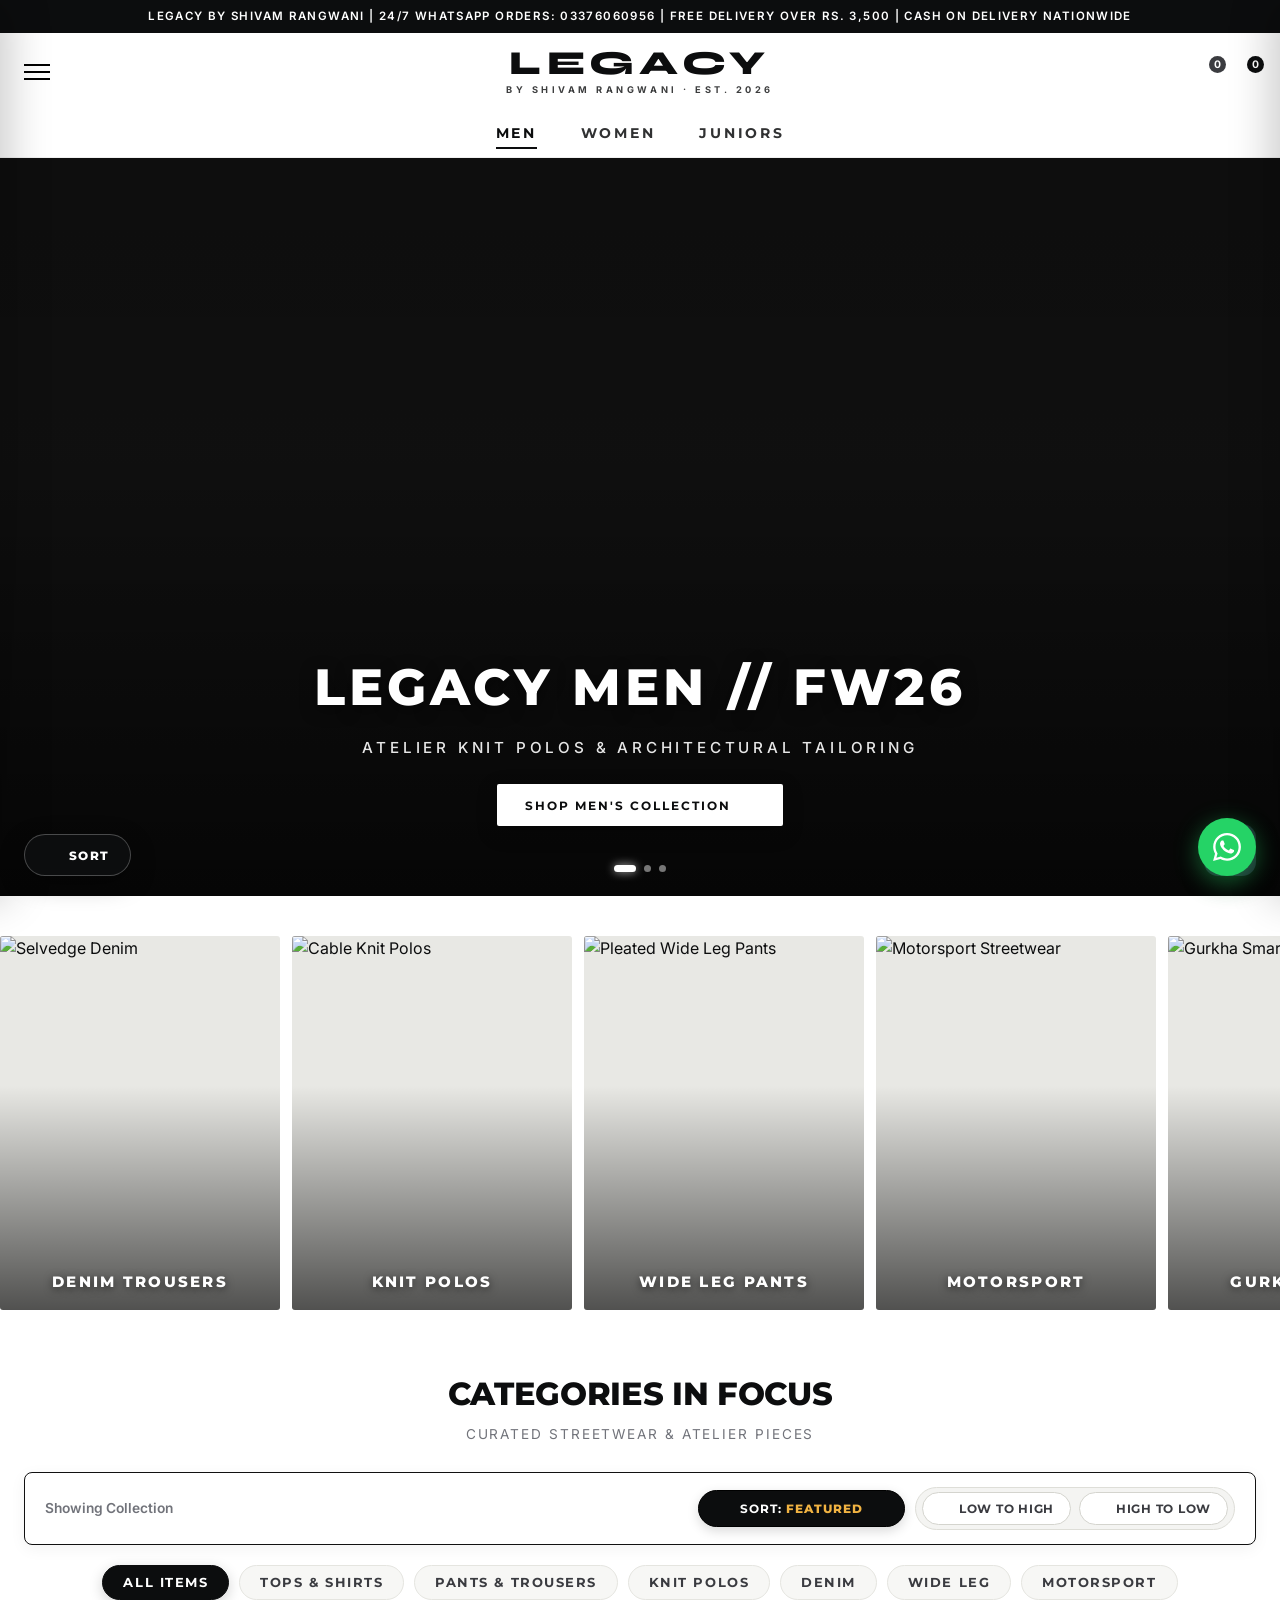
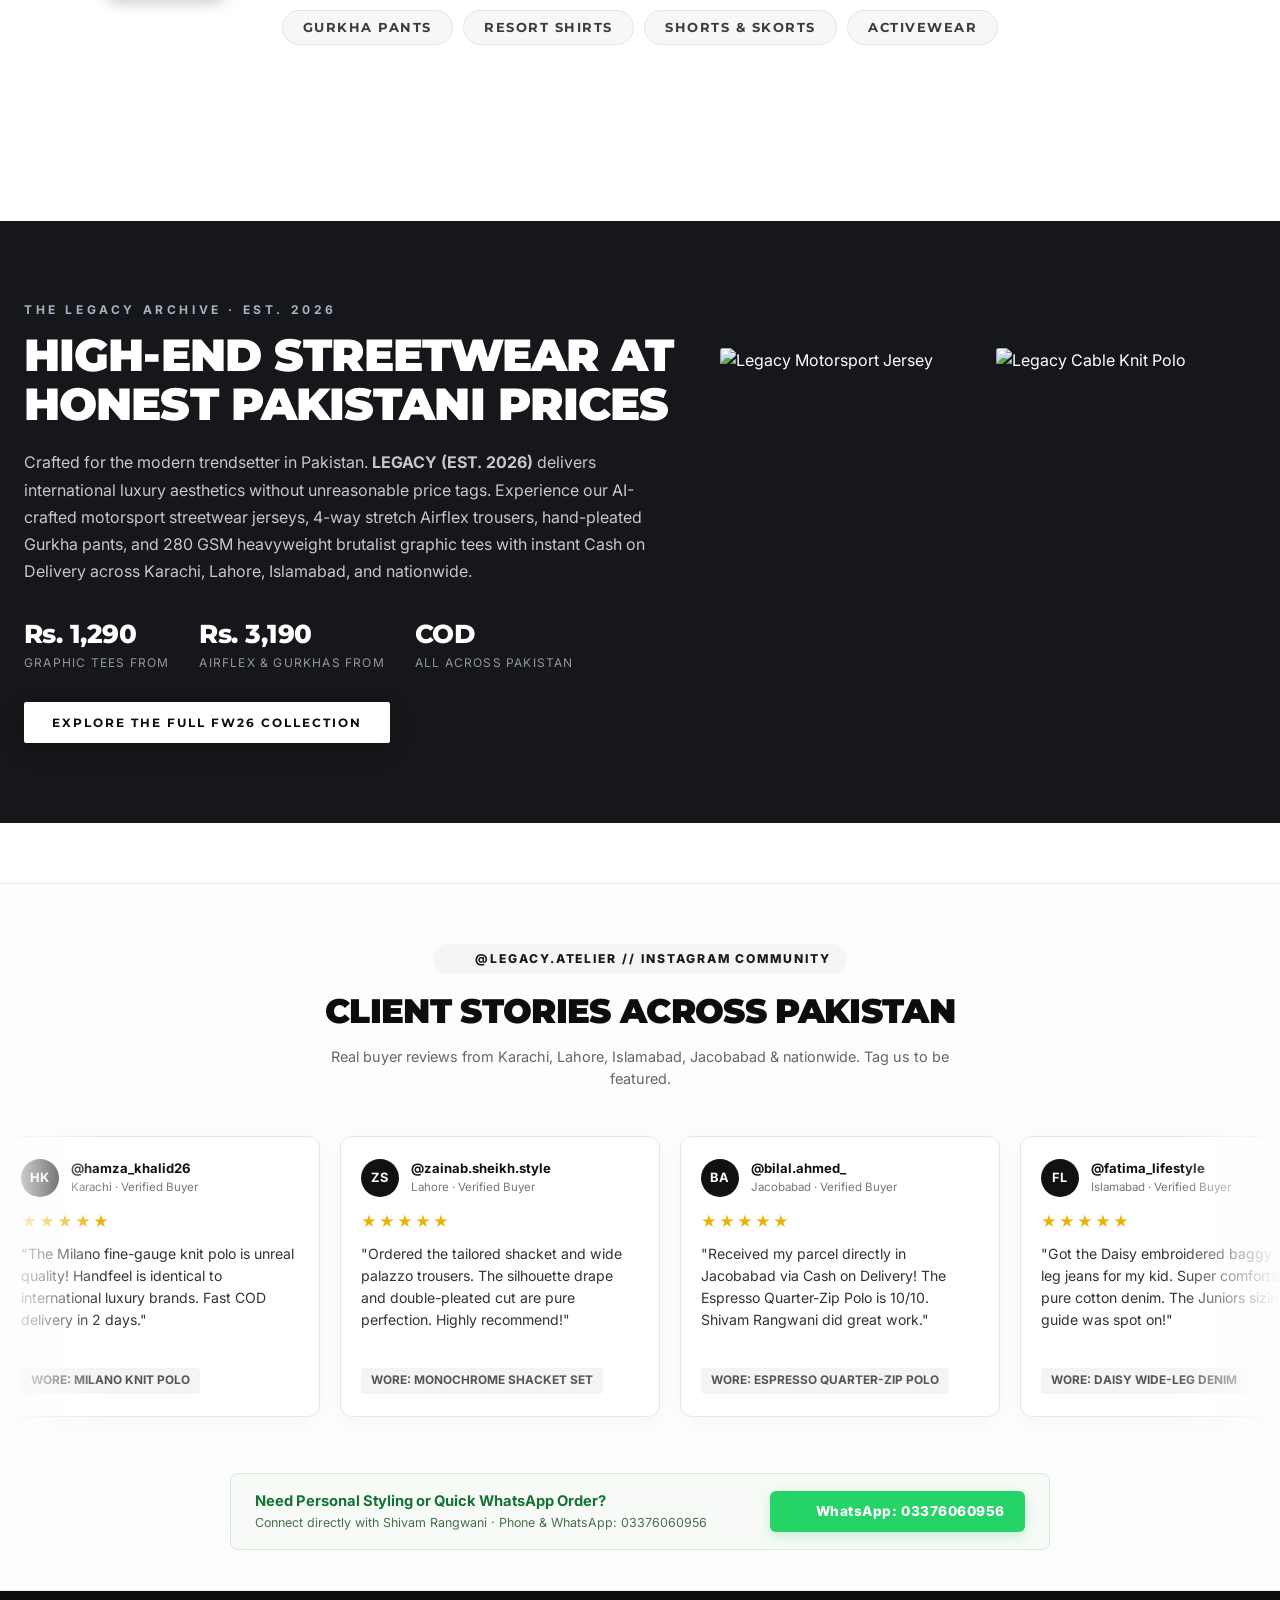
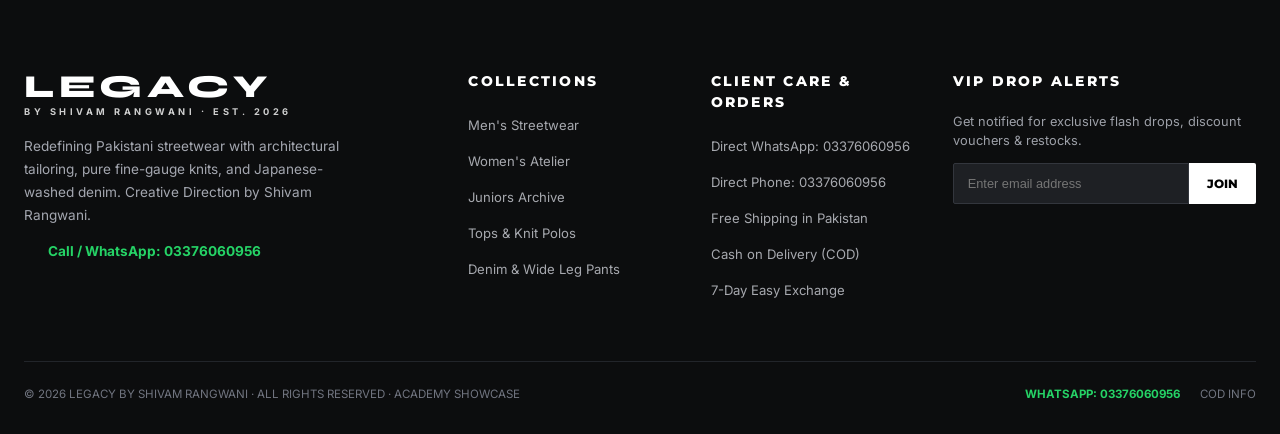
==== commit c4ce272e: "Revert "Make hero advertisement full screen (100vh) with transparent header overlay and FW 2026-2027" ====
--- a/index.html
+++ b/index.html
@@ -20,14 +20,14 @@
 <body>
 
   <!-- Announcement Bar with Pakistani Free Delivery & COD Notice -->
-  <div class="announcement-bar announcement-overlay">
+  <div class="announcement-bar">
     <div class="announcement-text">
       LEGACY BY SHIVAM RANGWANI | 24/7 WHATSAPP ORDERS: 03376060956 | FREE DELIVERY OVER RS. 3,500 | CASH ON DELIVERY NATIONWIDE
     </div>
   </div>
 
-  <!-- Header Navigation (Transparent Overlay over Fullscreen Hero) -->
-  <header class="header-wrapper overlay-header" id="siteHeader">
+  <!-- Header Navigation -->
+  <header class="header-wrapper" id="siteHeader">
     <div class="header-inner">
       <!-- Left: Hamburger Menu -->
       <div class="nav-left">
--- a/css/styles.css
+++ b/css/styles.css
@@ -99,18 +99,6 @@
   position: relative;
   z-index: 50;
 }
-.announcement-bar.announcement-overlay {
-  position: absolute;
-  top: 0;
-  left: 0;
-  width: 100%;
-  z-index: 60;
-  background: rgba(0, 0, 0, 0.45);
-  backdrop-filter: blur(8px);
-  -webkit-backdrop-filter: blur(8px);
-  border-bottom: 1px solid rgba(255, 255, 255, 0.1);
-  padding: 6px 14px;
-}
 .announcement-text {
   flex: 1;
   text-align: center;
@@ -128,80 +116,6 @@
   backdrop-filter: blur(12px);
   border-bottom: 1px solid rgba(0, 0, 0, 0.06);
   transition: all 0.3s ease;
-}
-
-/* Transparent Overlay Header over Fullscreen Hero (Outfitters High Fashion Style) */
-.header-wrapper.overlay-header {
-  position: absolute;
-  top: 30px;
-  left: 0;
-  width: 100%;
-  z-index: 50;
-  background: transparent;
-  color: #ffffff;
-  border-bottom: none;
-  backdrop-filter: none;
-  -webkit-backdrop-filter: none;
-  transition: background 0.35s ease, backdrop-filter 0.35s ease, box-shadow 0.35s ease, top 0.35s ease;
-}
-
-.header-wrapper.overlay-header .brand-logo {
-  color: #ffffff;
-  text-shadow: 0 2px 14px rgba(0, 0, 0, 0.65);
-}
-
-.header-wrapper.overlay-header .brand-est {
-  color: rgba(255, 255, 255, 0.92);
-  text-shadow: 0 1px 6px rgba(0, 0, 0, 0.65);
-}
-
-.header-wrapper.overlay-header .hamburger-btn span {
-  background-color: #ffffff;
-  box-shadow: 0 1px 4px rgba(0, 0, 0, 0.5);
-}
-
-.header-wrapper.overlay-header .icon-btn {
-  color: #ffffff;
-  filter: drop-shadow(0 2px 6px rgba(0, 0, 0, 0.6));
-}
-
-.header-wrapper.overlay-header .gender-nav {
-  padding: 4px 0 8px;
-}
-
-.header-wrapper.overlay-header .gender-link {
-  color: #ffffff;
-  font-weight: 700;
-  opacity: 0.92;
-  text-shadow: 0 2px 8px rgba(0, 0, 0, 0.7);
-  letter-spacing: 0.18em;
-}
-
-.header-wrapper.overlay-header .gender-link:hover,
-.header-wrapper.overlay-header .gender-link.active {
-  opacity: 1;
-}
-
-.header-wrapper.overlay-header .gender-link.active::after {
-  background-color: #ffffff;
-  box-shadow: 0 1px 6px rgba(0, 0, 0, 0.6);
-}
-
-.header-wrapper.overlay-header .cart-count-badge {
-  background-color: #ffffff;
-  color: #0c0d0e;
-  box-shadow: 0 2px 8px rgba(0, 0, 0, 0.4);
-}
-
-/* Scrolled state: luxury frosted dark header pinned to top */
-.header-wrapper.overlay-header.scrolled {
-  position: fixed;
-  top: 0;
-  background: rgba(12, 13, 14, 0.96);
-  backdrop-filter: blur(16px);
-  -webkit-backdrop-filter: blur(16px);
-  border-bottom: 1px solid rgba(255, 255, 255, 0.12);
-  box-shadow: 0 6px 24px rgba(0, 0, 0, 0.45);
 }
 
 .header-transparent {
@@ -348,17 +262,15 @@
   background-color: currentColor;
 }
 
-/* Hero Carousel Section - Full Screen High Fashion (Outfitters Style) */
+/* Hero Carousel Section */
 .hero-slider-container {
   position: relative;
   width: 100%;
-  height: 100vh;
-  height: 100dvh;
-  min-height: 100vh;
-  min-height: 100dvh;
-  max-height: none;
+  height: 82vh;
+  min-height: 560px;
+  max-height: 860px;
   overflow: hidden;
-  background-color: #0c0d0e;
+  background-color: #111;
 }
 
 .hero-slide {
@@ -371,8 +283,7 @@
   visibility: hidden;
   transition: opacity 0.8s cubic-bezier(0.22, 1, 0.36, 1), visibility 0.8s;
   background-size: cover;
-  background-position: center 20%;
-  cursor: pointer;
+  background-position: center top;
 }
 
 .hero-slide.active {
@@ -384,26 +295,24 @@
 .hero-slide-overlay {
   position: absolute;
   inset: 0;
-  background: linear-gradient(180deg, rgba(0, 0, 0, 0.55) 0%, rgba(0, 0, 0, 0.1) 28%, rgba(0, 0, 0, 0.12) 65%, rgba(0, 0, 0, 0.65) 100%);
+  background: linear-gradient(180deg, rgba(0,0,0,0.2) 0%, rgba(0,0,0,0.1) 40%, rgba(0,0,0,0.65) 100%);
   display: flex;
   flex-direction: column;
-  justify-content: center;
-  align-items: center;
-  padding-top: 100px;
-  padding-bottom: 40px;
+  justify-content: flex-end;
+  align-items: center;
+  padding-bottom: 70px;
   text-align: center;
   color: #ffffff;
 }
 
 .hero-caption-title {
   font-family: var(--font-brand);
-  font-size: clamp(2.2rem, 5.8vw, 3.8rem);
-  font-weight: 700;
-  letter-spacing: 0.04em;
-  text-transform: uppercase;
-  color: #ffffff;
-  text-shadow: 0 4px 20px rgba(0, 0, 0, 0.7);
-  margin-bottom: 6px;
+  font-size: clamp(1.8rem, 4vw, 3.2rem);
+  font-weight: 800;
+  letter-spacing: 0.08em;
+  text-transform: uppercase;
+  text-shadow: 0 4px 16px rgba(0, 0, 0, 0.5);
+  margin-bottom: 12px;
   transform: translateY(20px);
   opacity: 0;
   transition: all 0.6s ease 0.2s;
@@ -415,36 +324,33 @@
 }
 
 .hero-caption-sub {
-  font-size: 0.88rem;
-  letter-spacing: 0.22em;
+  font-size: 0.95rem;
+  letter-spacing: 0.25em;
   text-transform: uppercase;
   font-weight: 500;
-  margin-bottom: 20px;
-  opacity: 0.95;
-  text-shadow: 0 2px 10px rgba(0, 0, 0, 0.6);
+  margin-bottom: 24px;
+  opacity: 0.9;
 }
 
 .hero-cta-btn {
   display: inline-flex;
   align-items: center;
   gap: 8px;
-  background-color: rgba(255, 255, 255, 0.95);
+  background-color: #ffffff;
   color: #0c0d0e;
   font-family: var(--font-brand);
   font-size: 0.78rem;
   font-weight: 700;
   letter-spacing: 0.16em;
   text-transform: uppercase;
-  padding: 12px 28px;
-  border-radius: 30px;
+  padding: 13px 28px;
+  border-radius: 2px;
   transition: all 0.25s ease;
-  box-shadow: 0 6px 24px rgba(0, 0, 0, 0.35);
-  backdrop-filter: blur(8px);
+  box-shadow: 0 6px 20px rgba(0, 0, 0, 0.25);
 }
 .hero-cta-btn:hover {
-  background-color: #ffffff;
+  background-color: #f0f0f0;
   transform: translateY(-2px);
-  box-shadow: 0 8px 30px rgba(0, 0, 0, 0.45);
 }
 
 /* Pagination Dots (Matching Reference 1, 2, 3) */
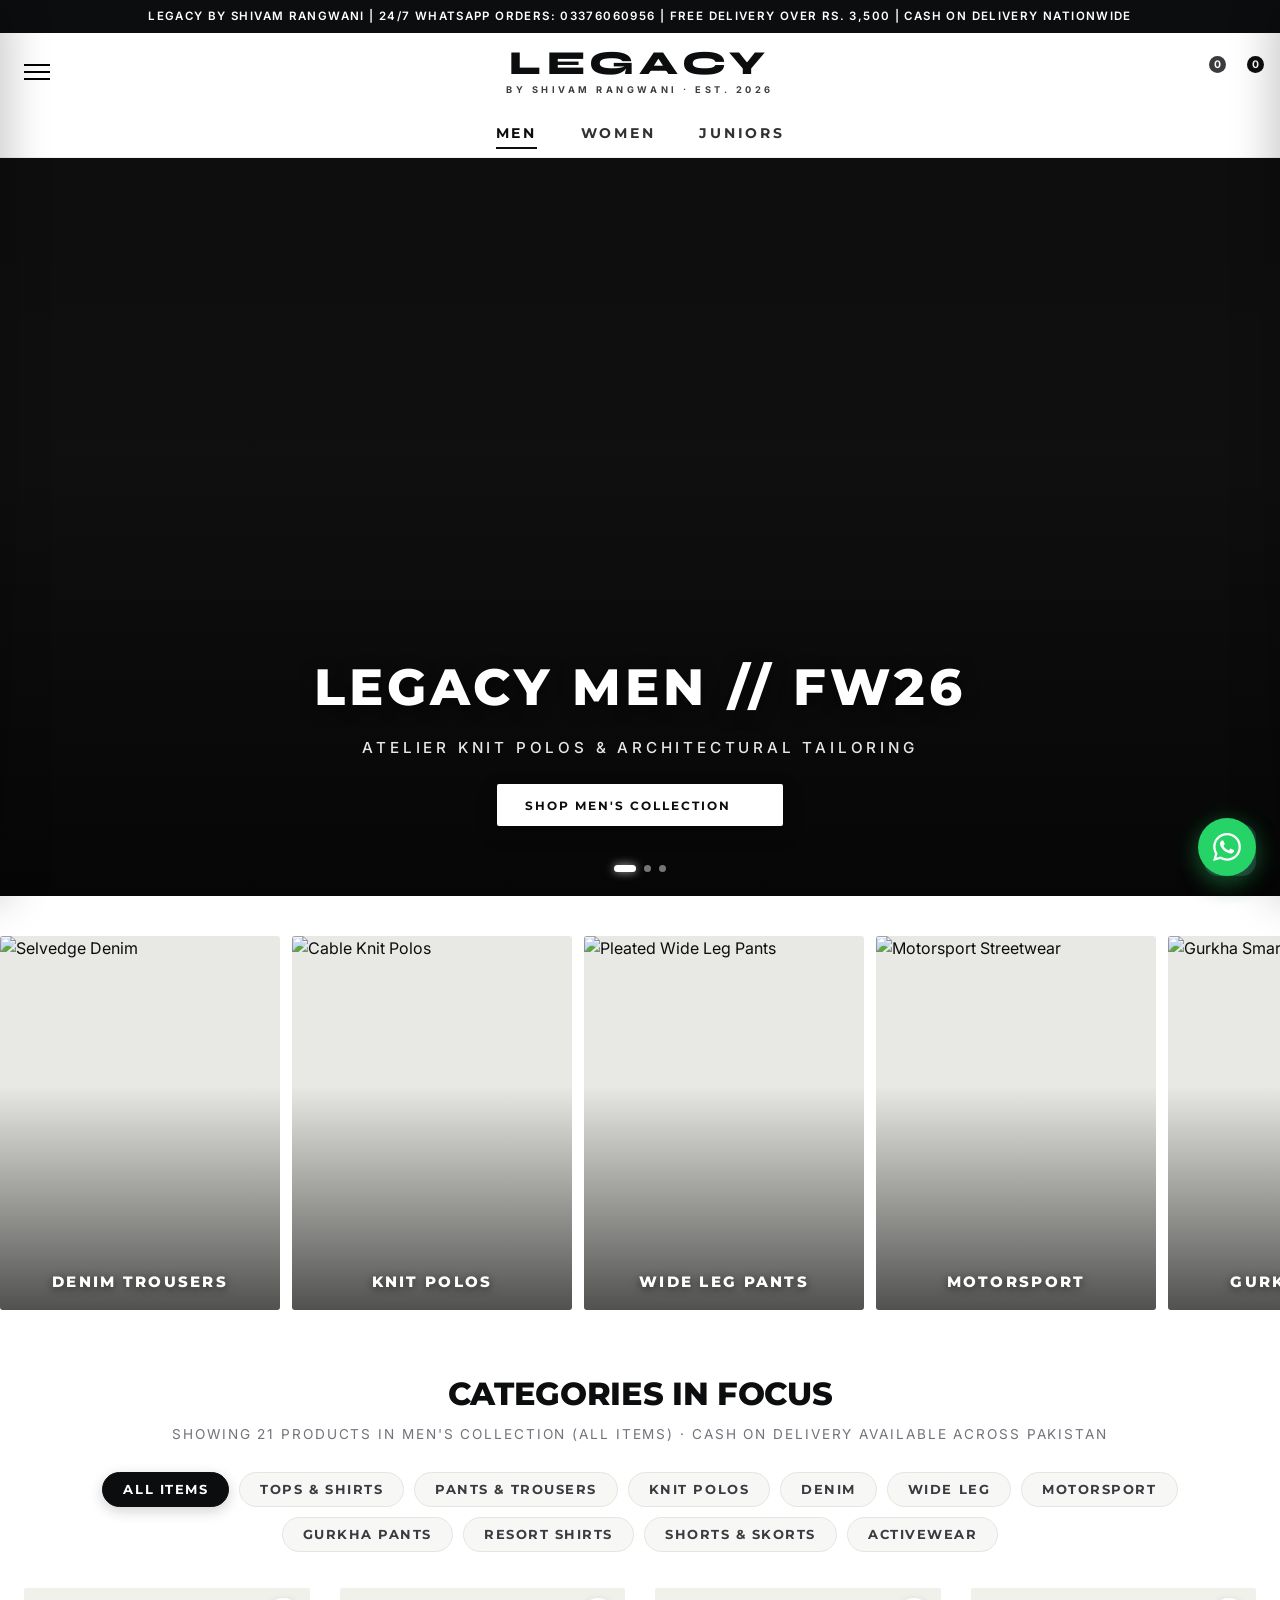
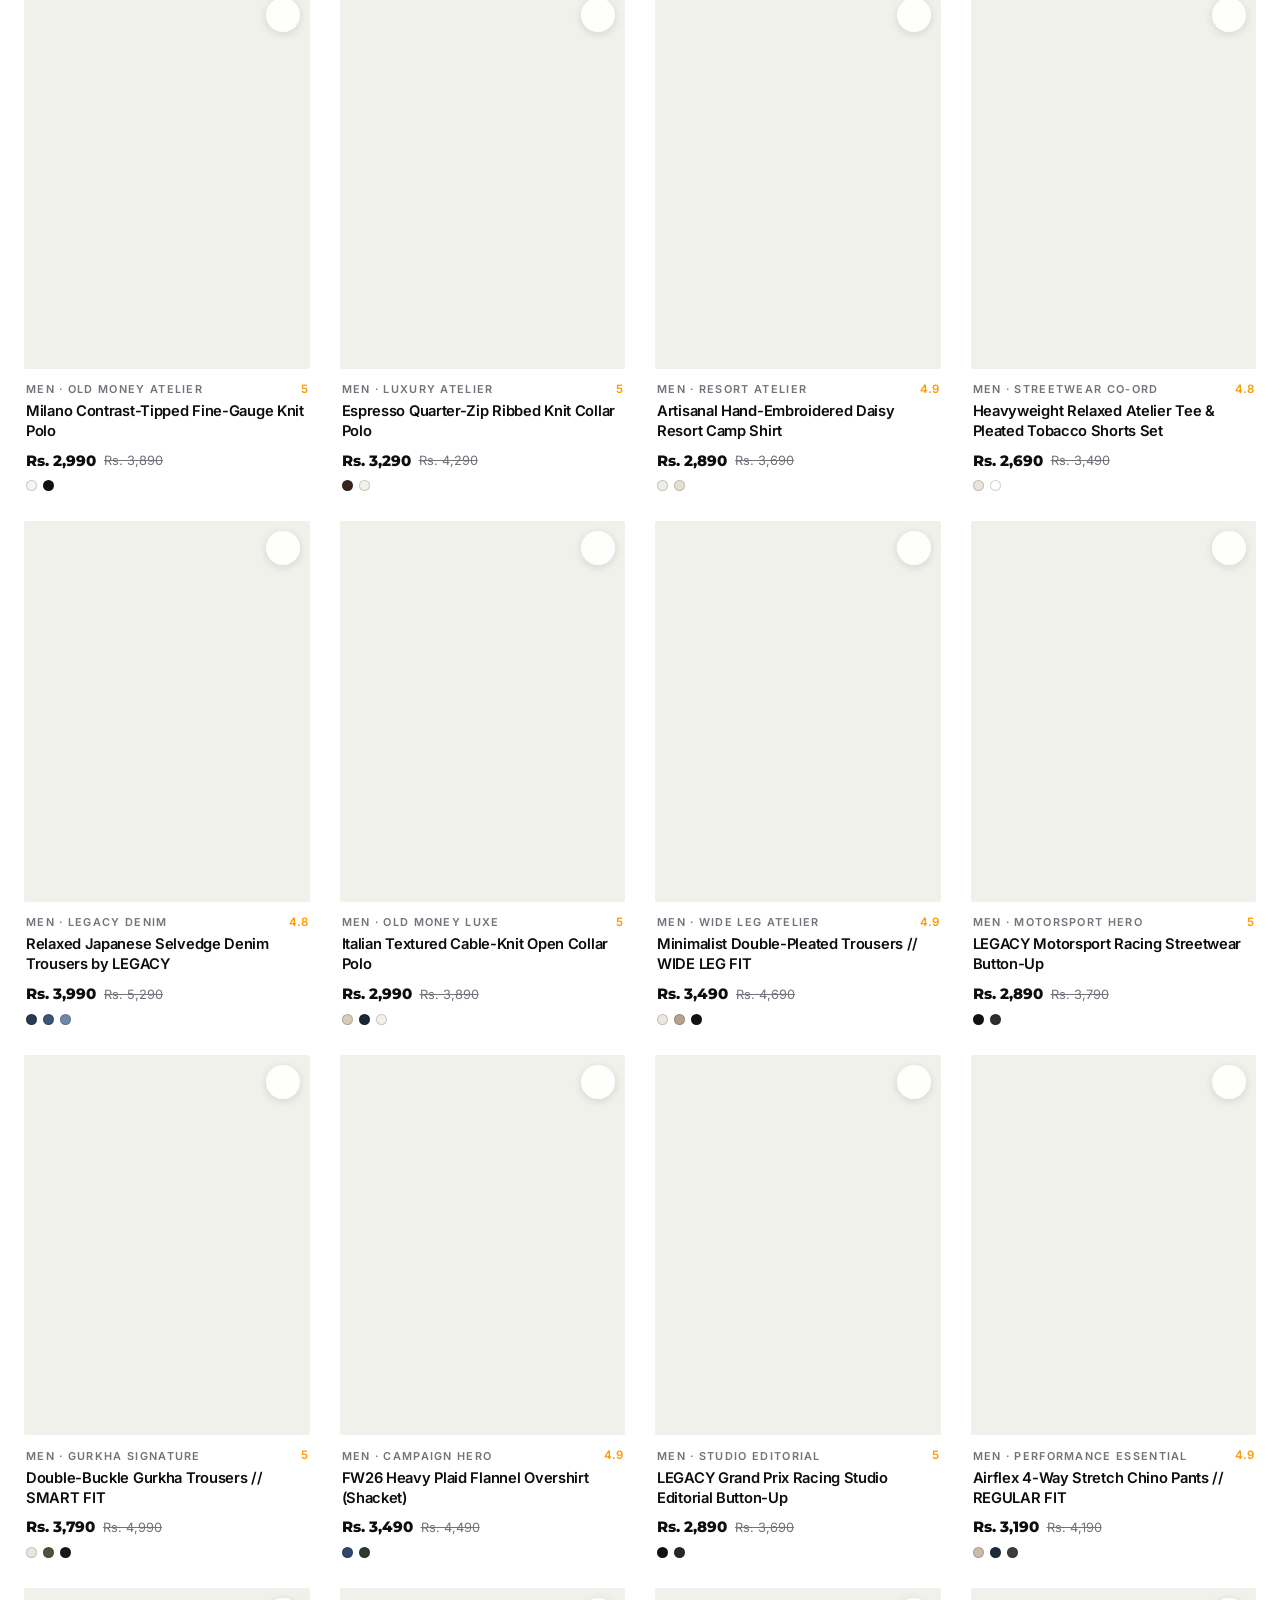
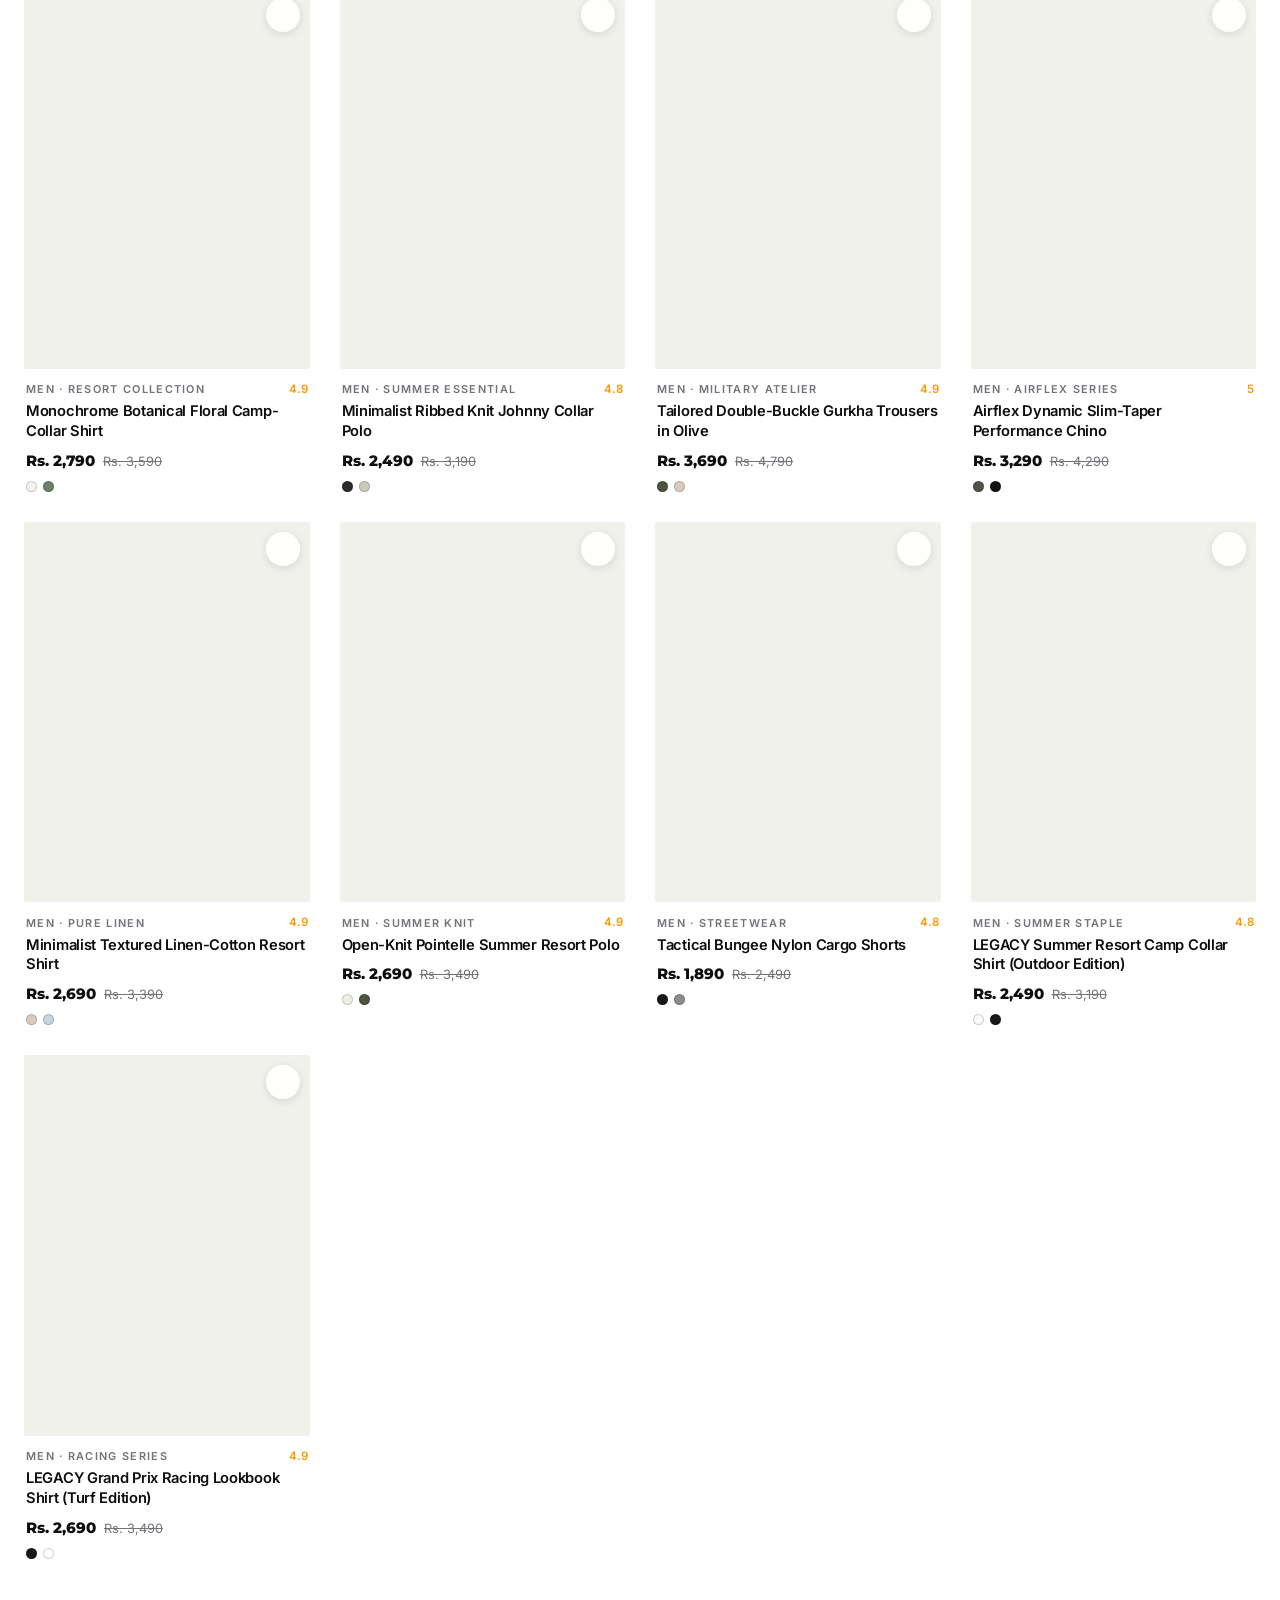
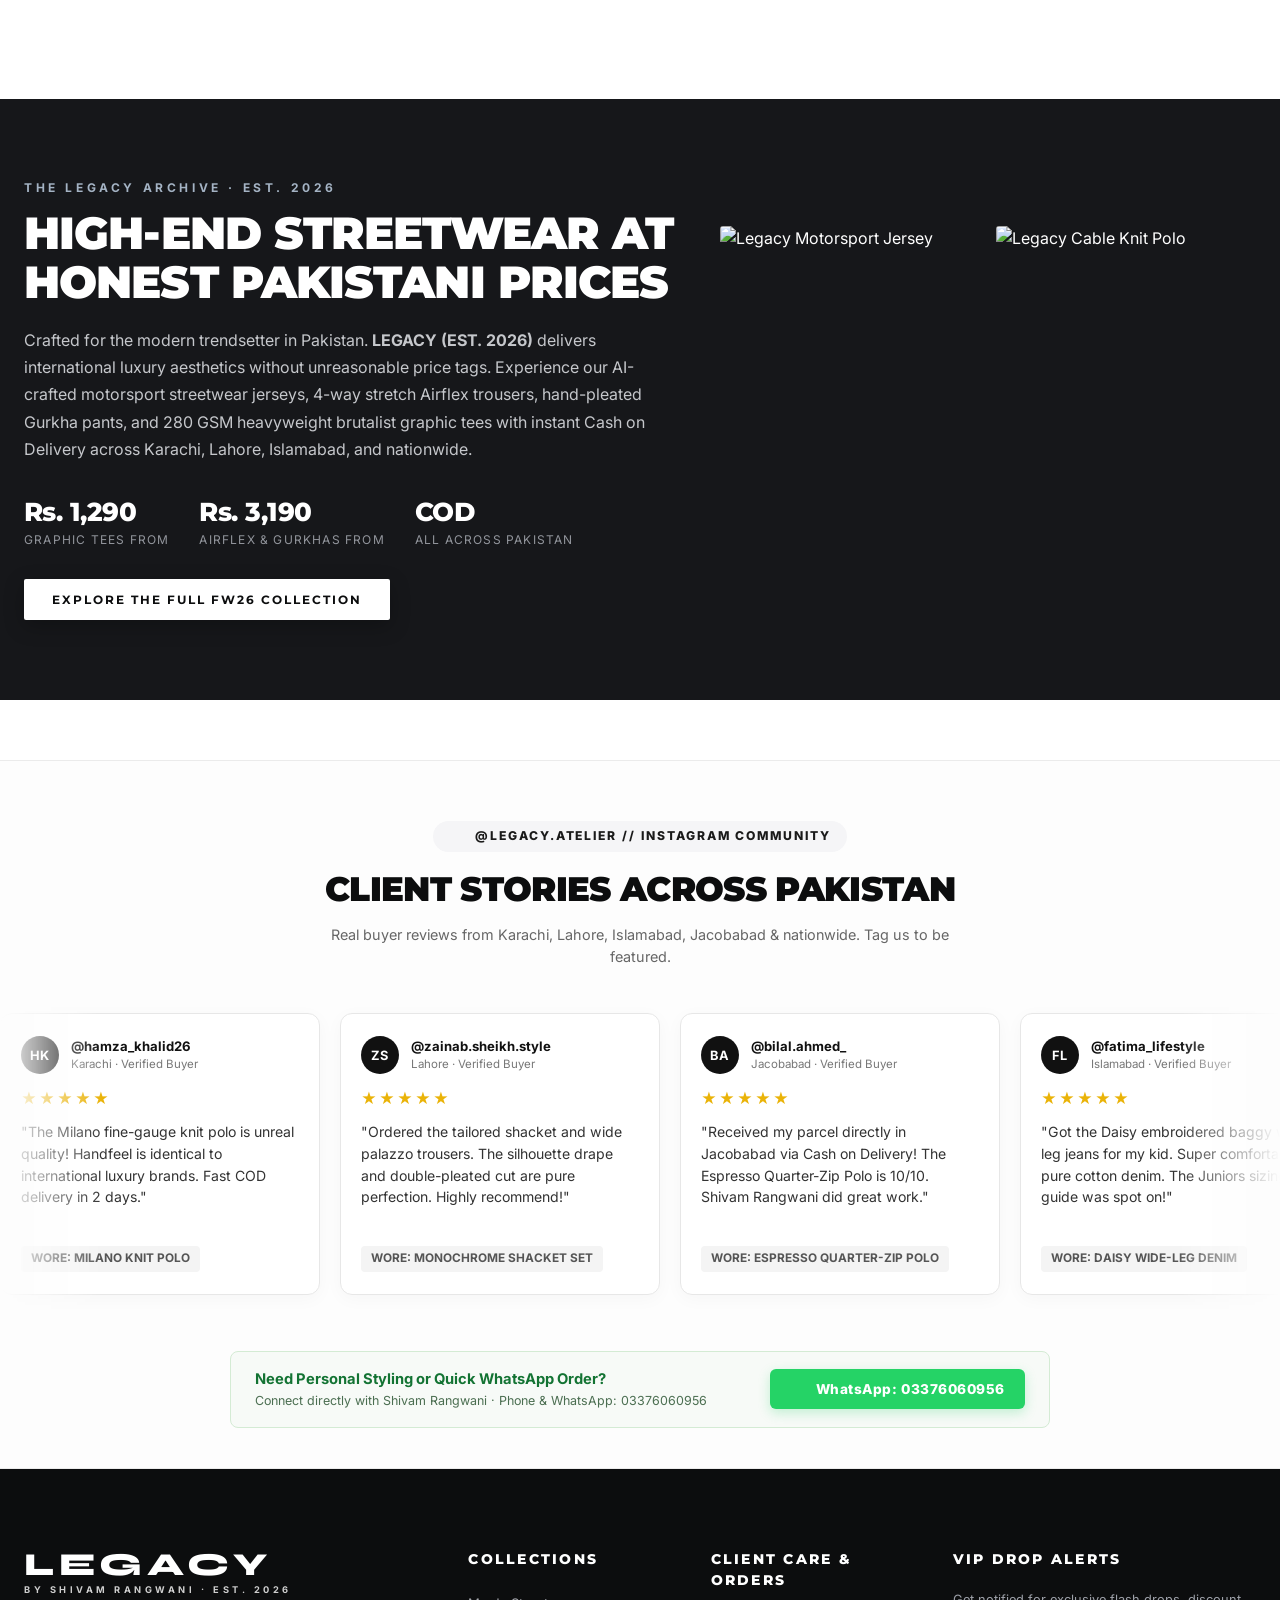
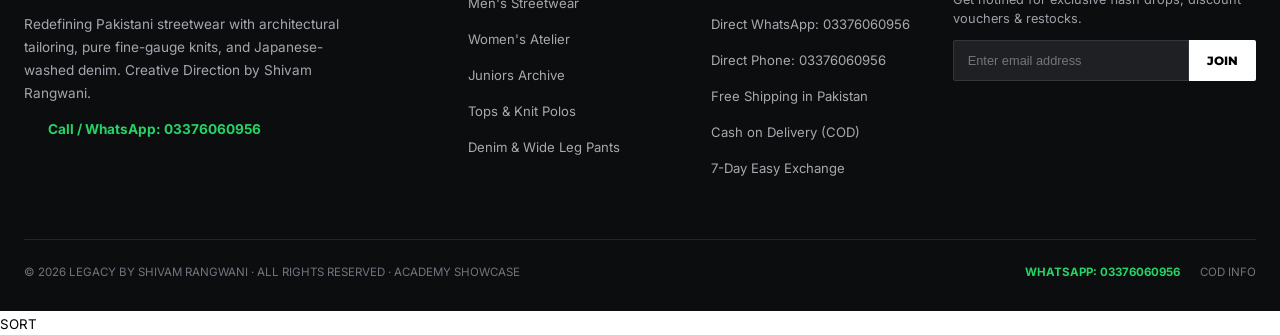
==== commit 67bfc757: "Remove sort system, sort bar, floating sort button, and sort popup modal completely" ====
--- a/index.html
+++ b/index.html
@@ -149,33 +149,6 @@
     <div class="section-header">
       <h2 class="section-title">Categories In Focus</h2>
       <p class="section-subtitle" id="itemCountText">Curated Streetwear & Atelier Pieces</p>
-    </div>
-
-    <!-- Side Sort & Catalog Bar (High to Low, Low to High) - Prominently Displayed -->
-    <div class="catalog-sort-bar" id="catalogSortBar">
-      <div class="catalog-sort-info" id="catalogSortInfo">
-        <span>Showing Collection</span>
-      </div>
-
-      <div class="catalog-sort-box">
-        <!-- Direct Sort Touch Trigger Button (Opens Bottom Sheet / Modal) -->
-        <button class="catalog-sort-trigger-btn" onclick="openSortModal()" aria-label="Open Sort Options">
-          <i data-lucide="arrow-up-down" style="width: 15px; height: 15px;"></i>
-          <span>Sort: <strong id="activeSortNameText">Featured</strong></span>
-          <i data-lucide="chevron-down" style="width: 15px; height: 15px;"></i>
-        </button>
-
-        <div class="sort-pills-row">
-          <button class="sort-pill-btn" data-sort="price-low-high" onclick="applySortOption('price-low-high')" title="Price: Low to High">
-            <i data-lucide="arrow-up-narrow-wide" style="width: 14px; height: 14px;"></i>
-            <span>Low to High</span>
-          </button>
-          <button class="sort-pill-btn" data-sort="price-high-low" onclick="applySortOption('price-high-low')" title="Price: High to Low">
-            <i data-lucide="arrow-down-wide-narrow" style="width: 14px; height: 14px;"></i>
-            <span>High to Low</span>
-          </button>
-        </div>
-      </div>
     </div>
 
     <!-- Category Filter Tabs Matching Exact Spotlight Titles -->
@@ -237,71 +210,6 @@
       </div>
     </div>
   </section>
-
-  <!-- Interactive Sort Popup Modal / Bottom Sheet (High to Low, Low to High) -->
-  <div class="sort-modal-backdrop" id="sortModalBackdrop" onclick="closeSortModal()">
-    <div class="sort-bottom-sheet" onclick="event.stopPropagation()">
-      <div class="sort-sheet-header">
-        <div class="sort-sheet-title">
-          <i data-lucide="arrow-up-down" style="width: 18px; height: 18px;"></i>
-          <span>Sort Collection</span>
-        </div>
-        <button class="sort-sheet-close" onclick="closeSortModal()" aria-label="Close sort menu">
-          <i data-lucide="x" style="width: 20px; height: 20px;"></i>
-        </button>
-      </div>
-
-      <div class="sort-options-list">
-        <!-- 1. Low to High -->
-        <button class="sort-option-btn" data-sort-val="price-low-high" onclick="applySortOption('price-low-high')">
-          <div class="sort-option-btn-left">
-            <span class="sort-radio-indicator"></span>
-            <div>
-              <div class="sort-option-name">Price: Low to High</div>
-              <div class="sort-option-desc">Affordable & everyday items first (from Rs. 1,290)</div>
-            </div>
-          </div>
-          <i data-lucide="arrow-up-narrow-wide" style="width: 20px; height: 20px; color: #111;"></i>
-        </button>
-
-        <!-- 2. High to Low -->
-        <button class="sort-option-btn" data-sort-val="price-high-low" onclick="applySortOption('price-high-low')">
-          <div class="sort-option-btn-left">
-            <span class="sort-radio-indicator"></span>
-            <div>
-              <div class="sort-option-name">Price: High to Low</div>
-              <div class="sort-option-desc">Luxury tailoring, shackets & flagship pieces first</div>
-            </div>
-          </div>
-          <i data-lucide="arrow-down-wide-narrow" style="width: 20px; height: 20px; color: #111;"></i>
-        </button>
-
-        <!-- 3. Featured / Default -->
-        <button class="sort-option-btn active" data-sort-val="featured" onclick="applySortOption('featured')">
-          <div class="sort-option-btn-left">
-            <span class="sort-radio-indicator"></span>
-            <div>
-              <div class="sort-option-name">Featured (Recommended)</div>
-              <div class="sort-option-desc">Curated seasonal look & atelier drop</div>
-            </div>
-          </div>
-          <i data-lucide="sparkles" style="width: 18px; height: 18px; color: #111;"></i>
-        </button>
-
-        <!-- 4. Top Rated -->
-        <button class="sort-option-btn" data-sort-val="rating" onclick="applySortOption('rating')">
-          <div class="sort-option-btn-left">
-            <span class="sort-radio-indicator"></span>
-            <div>
-              <div class="sort-option-name">Highest Customer Rating</div>
-              <div class="sort-option-desc">5.0 Star verified buyer favorites</div>
-            </div>
-          </div>
-          <i data-lucide="star" style="width: 18px; height: 18px; fill: #ff9900; stroke: none;"></i>
-        </button>
-      </div>
-    </div>
-  </div>
 
   <!-- Slide-Out Mobile Navigation Drawer (Exact Match to Reference Image 5) -->
   <div class="drawer-backdrop" id="drawerBackdrop"></div>
--- a/css/styles.css
+++ b/css/styles.css
@@ -511,370 +511,6 @@
   box-shadow: 0 4px 14px rgba(0, 0, 0, 0.18);
 }
 
-/* Catalog Side Sort Bar */
-.catalog-sort-bar {
-  display: flex;
-  align-items: center;
-  justify-content: space-between;
-  flex-wrap: wrap;
-  gap: 12px;
-  padding: 14px 20px;
-  background: var(--color-white);
-  border: 1px solid #111111;
-  border-radius: 8px;
-  margin-bottom: 20px;
-  box-shadow: 0 4px 16px rgba(0, 0, 0, 0.05);
-}
-
-.catalog-sort-info {
-  font-size: 0.86rem;
-  color: var(--color-gray-mid);
-  font-weight: 600;
-  display: flex;
-  align-items: center;
-  gap: 6px;
-}
-
-.catalog-sort-info strong {
-  color: var(--color-black);
-  font-weight: 800;
-}
-
-.catalog-sort-box {
-  display: flex;
-  align-items: center;
-  gap: 10px;
-}
-
-.sort-pills-row {
-  display: inline-flex;
-  align-items: center;
-  gap: 8px;
-  background: #f4f4f2;
-  padding: 4px 6px;
-  border-radius: 40px;
-  border: 1px solid #deded8;
-  flex-wrap: wrap;
-}
-
-.catalog-sort-label {
-  display: inline-flex;
-  align-items: center;
-  gap: 5px;
-  font-family: var(--font-brand);
-  font-size: 0.74rem;
-  font-weight: 800;
-  letter-spacing: 0.12em;
-  color: #111111;
-  text-transform: uppercase;
-  padding: 0 6px 0 8px;
-}
-
-.sort-pill-btn {
-  display: inline-flex;
-  align-items: center;
-  gap: 6px;
-  background: #ffffff;
-  border: 1px solid #d4d4ce;
-  color: var(--color-gray-dark);
-  font-family: var(--font-brand);
-  font-size: 0.76rem;
-  font-weight: 700;
-  letter-spacing: 0.06em;
-  text-transform: uppercase;
-  padding: 8px 16px;
-  border-radius: 30px;
-  cursor: pointer;
-  transition: all 0.2s cubic-bezier(0.2, 0.8, 0.2, 1);
-  white-space: nowrap;
-}
-
-.sort-pill-btn:hover {
-  background: #000000;
-  color: #ffffff;
-  border-color: #000000;
-}
-
-.sort-pill-btn.active {
-  background: var(--color-black);
-  color: #ffffff;
-  border-color: var(--color-black);
-  box-shadow: 0 3px 10px rgba(0, 0, 0, 0.2);
-}
-
-/* Catalog Sort Trigger Button */
-.catalog-sort-trigger-btn {
-  display: inline-flex;
-  align-items: center;
-  gap: 8px;
-  background-color: #0c0d0e;
-  color: #ffffff;
-  border: 1px solid #000000;
-  padding: 10px 18px;
-  border-radius: 40px;
-  font-family: var(--font-brand);
-  font-size: 0.78rem;
-  font-weight: 700;
-  letter-spacing: 0.08em;
-  text-transform: uppercase;
-  cursor: pointer;
-  box-shadow: 0 4px 12px rgba(0, 0, 0, 0.15);
-  transition: all 0.25s cubic-bezier(0.2, 0.8, 0.2, 1);
-}
-
-.catalog-sort-trigger-btn:hover {
-  background-color: #22252a;
-  transform: translateY(-2px);
-  box-shadow: 0 6px 18px rgba(0, 0, 0, 0.25);
-}
-
-.catalog-sort-trigger-btn strong {
-  color: #f1b342;
-  font-weight: 800;
-}
-
-/* Floating Quick Sort Button */
-.floating-sort-btn {
-  position: fixed;
-  bottom: 24px;
-  left: 24px;
-  z-index: 990;
-  display: inline-flex;
-  align-items: center;
-  gap: 8px;
-  background-color: #0c0d0e;
-  color: #ffffff;
-  border: 1px solid rgba(255, 255, 255, 0.25);
-  padding: 12px 20px;
-  border-radius: 40px;
-  font-family: var(--font-brand);
-  font-size: 0.78rem;
-  font-weight: 800;
-  letter-spacing: 0.12em;
-  text-transform: uppercase;
-  cursor: pointer;
-  box-shadow: 0 8px 24px rgba(0, 0, 0, 0.35);
-  transition: all 0.3s cubic-bezier(0.2, 0.8, 0.2, 1);
-}
-
-.floating-sort-btn:hover {
-  transform: translateY(-3px) scale(1.04);
-  background-color: #222222;
-  box-shadow: 0 12px 30px rgba(0, 0, 0, 0.45);
-}
-
-/* Sort Bottom Sheet & Modal Backdrop */
-.sort-modal-backdrop {
-  position: fixed;
-  inset: 0;
-  background-color: rgba(0, 0, 0, 0.6);
-  backdrop-filter: blur(5px);
-  -webkit-backdrop-filter: blur(5px);
-  z-index: 1050;
-  display: flex;
-  align-items: flex-end;
-  justify-content: center;
-  opacity: 0;
-  visibility: hidden;
-  transition: opacity 0.25s ease, visibility 0.25s ease;
-}
-
-.sort-modal-backdrop.open {
-  opacity: 1;
-  visibility: visible;
-}
-
-.sort-bottom-sheet {
-  background: #ffffff;
-  width: 100%;
-  max-width: 500px;
-  border-radius: 20px 20px 0 0;
-  padding: 24px 20px 32px;
-  box-shadow: 0 -10px 40px rgba(0, 0, 0, 0.25);
-  transform: translateY(100%);
-  transition: transform 0.3s cubic-bezier(0.16, 1, 0.3, 1);
-}
-
-.sort-modal-backdrop.open .sort-bottom-sheet {
-  transform: translateY(0);
-}
-
-@media (min-width: 768px) {
-  .sort-modal-backdrop {
-    align-items: center;
-  }
-  .sort-bottom-sheet {
-    border-radius: 16px;
-    transform: translateY(20px) scale(0.96);
-    box-shadow: 0 20px 60px rgba(0, 0, 0, 0.3);
-  }
-  .sort-modal-backdrop.open .sort-bottom-sheet {
-    transform: translateY(0) scale(1);
-  }
-}
-
-.sort-sheet-header {
-  display: flex;
-  align-items: center;
-  justify-content: space-between;
-  padding-bottom: 16px;
-  border-bottom: 1px solid #eaeaea;
-  margin-bottom: 18px;
-}
-
-.sort-sheet-title {
-  font-family: var(--font-brand);
-  font-size: 0.96rem;
-  font-weight: 800;
-  letter-spacing: 0.1em;
-  text-transform: uppercase;
-  color: #111111;
-  display: flex;
-  align-items: center;
-  gap: 8px;
-}
-
-.sort-sheet-close {
-  background: #f4f4f2;
-  border: none;
-  width: 34px;
-  height: 34px;
-  border-radius: 50%;
-  display: flex;
-  align-items: center;
-  justify-content: center;
-  cursor: pointer;
-  color: #111111;
-  transition: all 0.2s ease;
-}
-
-.sort-sheet-close:hover {
-  background: #000000;
-  color: #ffffff;
-}
-
-.sort-options-list {
-  display: flex;
-  flex-direction: column;
-  gap: 10px;
-}
-
-.sort-option-btn {
-  display: flex;
-  align-items: center;
-  justify-content: space-between;
-  width: 100%;
-  padding: 16px 18px;
-  background: #fafaf8;
-  border: 1.5px solid #e2e2dc;
-  border-radius: 12px;
-  cursor: pointer;
-  transition: all 0.2s cubic-bezier(0.2, 0.8, 0.2, 1);
-  text-align: left;
-}
-
-.sort-option-btn:hover {
-  border-color: #000000;
-  background: #ffffff;
-}
-
-.sort-option-btn.active {
-  border-color: #000000;
-  background: #ffffff;
-  box-shadow: 0 4px 16px rgba(0, 0, 0, 0.1);
-}
-
-.sort-option-btn-left {
-  display: flex;
-  align-items: center;
-  gap: 14px;
-}
-
-.sort-radio-indicator {
-  width: 22px;
-  height: 22px;
-  border: 2px solid #888888;
-  border-radius: 50%;
-  display: flex;
-  align-items: center;
-  justify-content: center;
-  transition: all 0.2s ease;
-  flex-shrink: 0;
-  position: relative;
-}
-
-.sort-option-btn.active .sort-radio-indicator {
-  border-color: #000000;
-}
-
-.sort-radio-indicator::after {
-  content: '';
-  width: 10px;
-  height: 10px;
-  background: #000000;
-  border-radius: 50%;
-  opacity: 0;
-  transform: scale(0.4);
-  transition: all 0.2s cubic-bezier(0.2, 0.8, 0.2, 1);
-}
-
-.sort-option-btn.active .sort-radio-indicator::after {
-  opacity: 1;
-  transform: scale(1);
-}
-
-.sort-option-name {
-  font-family: var(--font-brand);
-  font-size: 0.94rem;
-  font-weight: 800;
-  color: #111111;
-  text-transform: uppercase;
-  letter-spacing: 0.04em;
-  margin-bottom: 3px;
-}
-
-.sort-option-desc {
-  font-size: 0.78rem;
-  color: #666666;
-  font-weight: 500;
-}
-
-@media (max-width: 768px) {
-  .catalog-sort-bar {
-    flex-direction: column;
-    align-items: stretch;
-    gap: 10px;
-    padding: 12px;
-  }
-  .catalog-sort-info {
-    font-size: 0.78rem;
-    text-align: center;
-    justify-content: center;
-  }
-  .catalog-sort-box {
-    justify-content: center;
-    width: 100%;
-  }
-  .catalog-sort-trigger-btn {
-    width: 100%;
-    justify-content: center;
-  }
-  .sort-pills-row {
-    width: 100%;
-    justify-content: center;
-  }
-  .sort-pill-btn {
-    font-size: 0.7rem;
-    padding: 7px 11px;
-  }
-  .floating-sort-btn {
-    bottom: 20px;
-    left: 16px;
-    padding: 10px 16px;
-    font-size: 0.72rem;
-  }
-}
-
 /* Product Grid */
 .products-grid {
   display: grid;
@@ -936,25 +572,10 @@
   transform: scale(1.04);
 }
 
-/* Badges */
-.product-badge-pill {
-  position: absolute;
-  top: 12px;
-  left: 12px;
-  background-color: var(--color-black);
-  color: #ffffff;
-  font-size: 0.65rem;
-  font-weight: 700;
-  letter-spacing: 0.1em;
-  text-transform: uppercase;
-  padding: 4px 8px;
-  border-radius: 2px;
-  z-index: 5;
-}
-
-.product-badge-pill.ai-badge {
-  background: linear-gradient(135deg, #1f2f4d 0%, #0d1725 100%);
-  border: 1px solid rgba(255, 255, 255, 0.2);
+/* Badges - Hidden to keep product photos clean and unobstructed */
+.product-badge-pill,
+.pdp-floating-badge {
+  display: none !important;
 }
 
 /* Wishlist Button */
